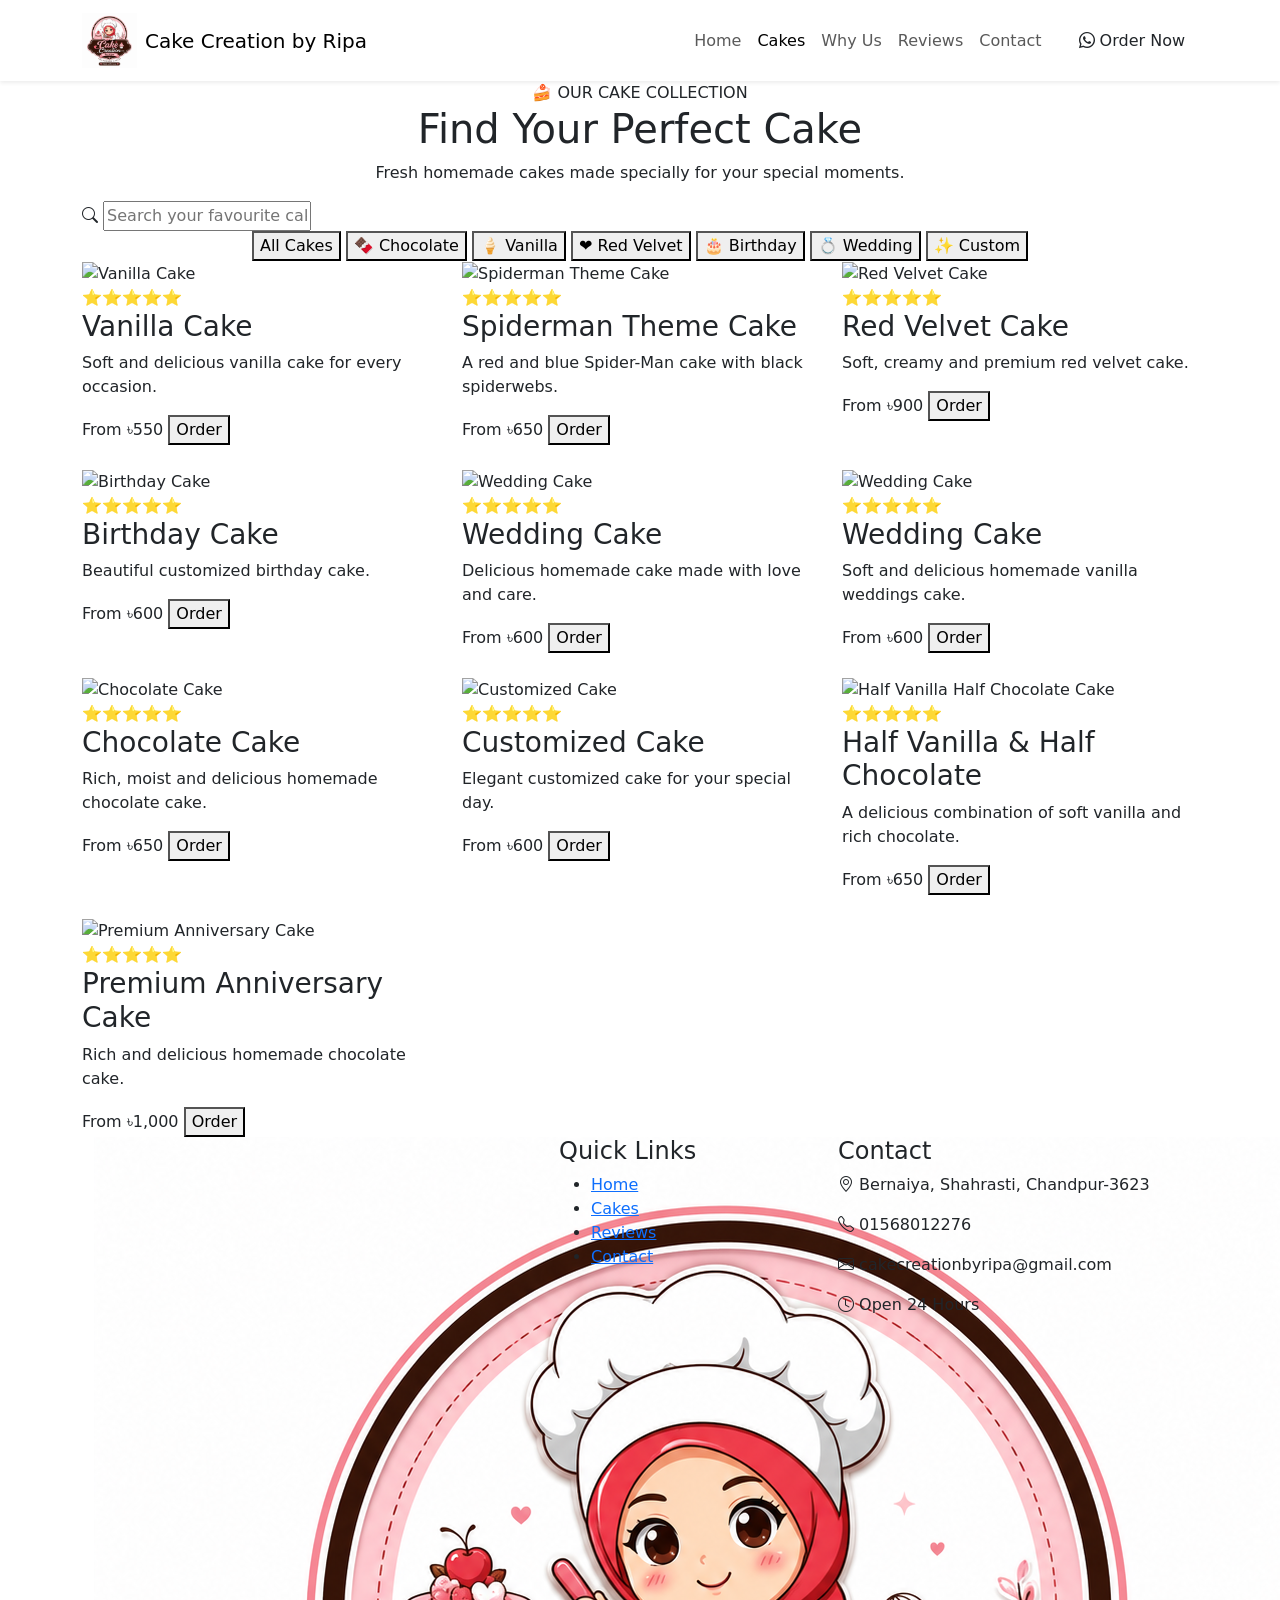
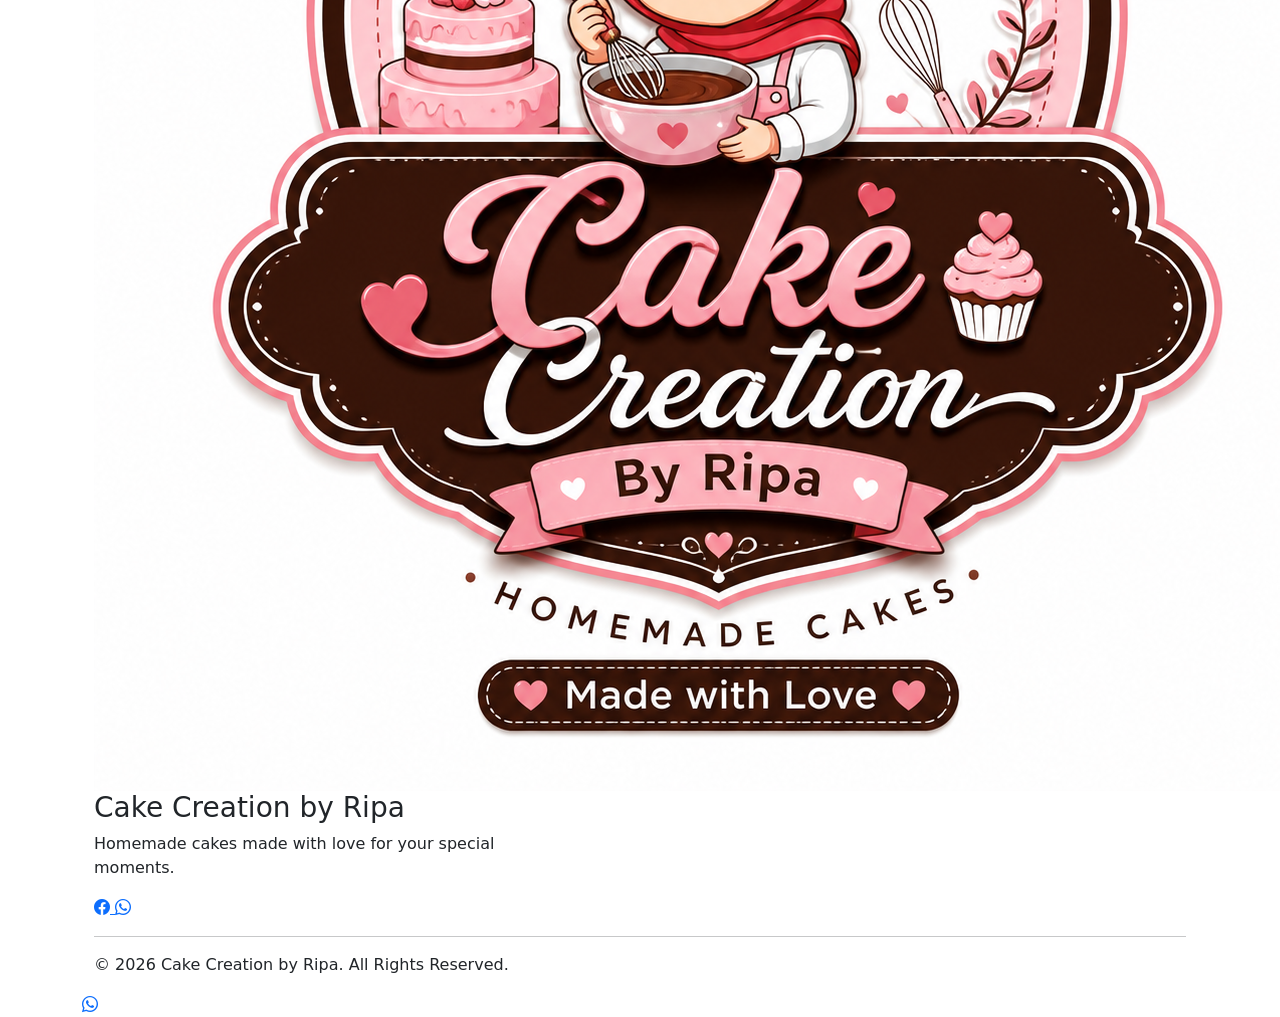
==== cakes.html @ 6b7fd3a9 "Update cakes.html" ====
<!DOCTYPE html>
<html lang="en">

<head>

    <meta charset="UTF-8">

    <meta name="viewport"
        content="width=device-width, initial-scale=1.0">

    <title>Our Cakes | Cake Creation by Ripa</title>

    <meta name="description"
        content="Explore our homemade cake collection from Cake Creation by Ripa.">

    <!-- Google Fonts -->

    <link rel="preconnect"
        href="https://fonts.googleapis.com">

    <link rel="preconnect"
        href="https://fonts.gstatic.com"
        crossorigin>

    <link href="https://fonts.googleapis.com/css2?family=Playfair+Display:wght@500;600;700&family=Poppins:wght@300;400;500;600;700&display=swap"
        rel="stylesheet">


    <!-- Bootstrap -->

    <link href="https://cdn.jsdelivr.net/npm/bootstrap@5.3.7/dist/css/bootstrap.min.css"
        rel="stylesheet">


    <!-- Bootstrap Icons -->

    <link rel="stylesheet"
        href="https://cdn.jsdelivr.net/npm/bootstrap-icons@1.11.3/font/bootstrap-icons.min.css">


    <!-- Main CSS -->

    <link rel="stylesheet"
        href="css/style.css">

</head>


<body>


<!-- =====================================================
                    NAVBAR
===================================================== -->

<nav class="navbar navbar-expand-lg navbar-light bg-white shadow-sm sticky-top">

    <div class="container">


        <a class="navbar-brand d-flex align-items-center"
            href="index.html">

            <img src="logo.png"
                alt="Cake Creation by Ripa"
                width="55"
                height="55">

            <span class="brand-name ms-2">

                Cake Creation by Ripa

            </span>

        </a>


        <button class="navbar-toggler"
            type="button"
            data-bs-toggle="collapse"
            data-bs-target="#mainMenu">

            <span class="navbar-toggler-icon"></span>

        </button>


        <div class="collapse navbar-collapse"
            id="mainMenu">

            <ul class="navbar-nav ms-auto">

                <li class="nav-item">

                    <a class="nav-link"
                        href="index.html">

                        Home

                    </a>

                </li>


                <li class="nav-item">

                    <a class="nav-link active"
                        href="cakes.html">

                        Cakes

                    </a>

                </li>


                <li class="nav-item">

                    <a class="nav-link"
                        href="index.html#why-us">

                        Why Us

                    </a>

                </li>


                <li class="nav-item">

                    <a class="nav-link"
                        href="index.html#reviews">

                        Reviews

                    </a>

                </li>


                <li class="nav-item">

                    <a class="nav-link"
                        href="index.html#contact">

                        Contact

                    </a>

                </li>

            </ul>


            <a href="https://wa.me/8801568012276"
                target="_blank"
                class="btn btn-order ms-lg-3">

                <i class="bi bi-whatsapp"></i>

                Order Now

            </a>

        </div>

    </div>

</nav>



<!-- =====================================================
                    PAGE HERO
===================================================== -->

<section class="cakes-page-hero">

    <div class="container text-center">

        <span class="section-small-title">

            🍰 OUR CAKE COLLECTION

        </span>


        <h1>

            Find Your Perfect Cake

        </h1>


        <p>

            Fresh homemade cakes made specially
            for your special moments.

        </p>

    </div>

</section>

 <!-- =====================================================
                 CAKE GALLERY
===================================================== -->

<div class="container">

    <!-- Search -->

    <div class="cake-search">

        <div class="search-box">

            <i class="bi bi-search"></i>

            <input
                type="text"
                id="cakeSearch"
                placeholder="Search your favourite cake...">

        </div>

    </div>


    <!-- =========================
         CAKE CATEGORIES
    ========================= -->

    <div class="cake-categories text-center">

        <button
            class="category-btn active"
            data-category="all">

            All Cakes

        </button>

        <button
            class="category-btn"
            data-category="chocolate">

            🍫 Chocolate

        </button>

        <button
            class="category-btn"
            data-category="vanilla">

            🍦 Vanilla

        </button>

        <button
            class="category-btn"
            data-category="red-velvet">

            ❤️ Red Velvet

        </button>

        <button
            class="category-btn"
            data-category="birthday">

            🎂 Birthday

        </button>

        <button
            class="category-btn"
            data-category="wedding">

            💍 Wedding

        </button>

        <button
            class="category-btn"
            data-category="custom">

            ✨ Custom

        </button>

    </div>
 
        <!-- Cake Grid -->

        <div class="row g-4" id="allCakes">


            <!-- =========================
                 CAKE 01
            ========================= -->

            <div class="col-md-6 col-lg-4 cake-item"
    data-category="vanilla">

    <div class="cake-card">

        <div class="cake-image">

            <img
                src="images/cakes/cake1.jpg"
                alt="Vanilla Cake">

        </div>


                    <div class="cake-card-body">

                        <div class="rating">
                            ⭐⭐⭐⭐⭐
                        </div>

                        <h3>
                            Vanilla Cake
                        </h3>

                        <p>
                            Soft and delicious vanilla cake for every occasion.
                        </p>


                        <div class="cake-bottom">

                            <span class="price">
                                From ৳550
                            </span>

                            <button
                                class="order-cake-btn"
                                data-cake="Vanilla Cake">

                                Order

                            </button>

                        </div>

                    </div>

                </div>

            </div>



            <!-- =========================
                 CAKE 02
            ========================= -->

<div class="col-md-6 col-lg-4 cake-item"
    data-category="custom">

    <div class="cake-card">

        <div class="cake-image">

            <img
                src="images/cakes/cake2.jpg"
                alt="Spiderman Theme Cake">

        </div>

        <div class="cake-card-body">

            <div class="rating">
                ⭐⭐⭐⭐⭐
            </div>

            <h3>
                Spiderman Theme Cake
            </h3>

            <p>
                A red and blue Spider-Man cake with black spiderwebs.
            </p>

            <div class="cake-bottom">

                <span class="price">
                    From ৳650
                </span>

                <button
                    class="order-cake-btn"
                    data-cake="Spiderman Theme Cake">

                    Order

                </button>

            </div>

        </div>

    </div>

</div>

           <!-- =========================
     CAKE 03
========================= -->

<div class="col-md-6 col-lg-4 cake-item"
    data-category="red-velvet">

    <div class="cake-card">

        <div class="cake-image">

            <img
                src="images/cakes/cake3.jpg"
                alt="Red Velvet Cake">

        </div>

        <div class="cake-card-body">

            <div class="rating">
                ⭐⭐⭐⭐⭐
            </div>

            <h3>
                Red Velvet Cake
            </h3>

            <p>
                Soft, creamy and premium red velvet cake.
            </p>

            <div class="cake-bottom">

                <span class="price">
                    From ৳900
                </span>

                <button
                    class="order-cake-btn"
                    data-cake="Red Velvet Cake">

                    Order

                </button>

            </div>

        </div>

    </div>

</div>

            <!-- =========================
                 CAKE 04
            ========================= -->

            <div class="col-md-6 col-lg-4 cake-item"
                data-category="birthday">

                <div class="cake-card">

                    <div class="cake-image">

                        <img
                            src="images/cakes/cake4.jpg"
                            alt="Birthday Cake">

                    </div>


                    <div class="cake-card-body">

                        <div class="rating">
                            ⭐⭐⭐⭐⭐
                        </div>

                        <h3>
                            Birthday Cake
                        </h3>

                        <p>
                            Beautiful customized
                            birthday cake.
                        </p>


                        <div class="cake-bottom">

                            <span class="price">
                                From ৳600
                            </span>

                            <button
                                class="order-cake-btn"
                                data-cake="Birthday Cake">

                                Order

                            </button>

                        </div>

                    </div>

                </div>

            </div>



            <!-- =========================
                 CAKE 05
            ========================= -->

            <div class="col-md-6 col-lg-4 cake-item"
    data-category="wedding">

    <div class="cake-card">

        <div class="cake-image">

            <img
                src="images/cakes/cake5.jpg"
                alt="Wedding Cake">

        </div>

        <div class="cake-card-body">

            <div class="rating">
                ⭐⭐⭐⭐⭐
            </div>

            <h3>
                Wedding Cake
            </h3>

            <p>
                Delicious homemade cake made
                with love and care.
            </p>

            <div class="cake-bottom">

                <span class="price">
                    From ৳600
                </span>

                <button
                    class="order-cake-btn"
                    data-cake="Wedding Cake">

                    Order

                </button>

            </div>

        </div>

    </div>

</div>


            <!-- =========================
                 CAKE 06
            ========================= -->

            <div class="col-md-6 col-lg-4 cake-item"
    data-category="wedding">

    <div class="cake-card">

        <div class="cake-image">

            <img
                src="images/cakes/cake6.jpg"
                alt="Wedding Cake">
       </div>

        <div class="cake-card-body">

            <div class="rating">
                ⭐⭐⭐⭐⭐
            </div>

            <h3>
                Wedding Cake
            </h3>

            <p>
                Soft and delicious homemade
                vanilla weddings cake.
            </p>

            <div class="cake-bottom">

                <span class="price">
                    From ৳600
                </span>

                <button
                    class="order-cake-btn"
                    data-cake="Wedding Cake">

                    Order

                </button>

            </div>

        </div>

    </div>

</div>


            <!-- =========================
                 CAKE 07
            ========================= -->

            <div class="col-md-6 col-lg-4 cake-item"
    data-category="chocolate">

    <div class="cake-card">

        <div class="cake-image">

            <img
                src="images/cakes/cake7.jpg"
                alt="Chocolate Cake">

        </div>

        <div class="cake-card-body">

            <div class="rating">
                ⭐⭐⭐⭐⭐
            </div>

            <h3>
                Chocolate Cake
            </h3>

            <p>
                Rich, moist and delicious homemade chocolate cake.
            </p>

            <div class="cake-bottom">

                <span class="price">
                    From ৳650
                </span>

                <button
                    class="order-cake-btn"
                    data-cake="Chocolate Cake ">

                    Order

                </button>

            </div>

        </div>

    </div>

</div>


    <!-- =========================
     CAKE 08
========================= -->

<div class="col-md-6 col-lg-4 cake-item"
    data-category="custom">

    <div class="cake-card">

        <div class="cake-image">

            <img
                src="images/cakes/cake8.jpg"
                alt="Customized Cake">

        </div>

        <div class="cake-card-body">

            <div class="rating">
                ⭐⭐⭐⭐⭐
            </div>

            <h3>
                Customized Cake
            </h3>

            <p>
                Elegant customized cake
                for your special day.
            </p>

            <div class="cake-bottom">

                <span class="price">
                    From ৳600
                </span>

                <button
                    class="order-cake-btn"
                    data-cake="Customized Cake">

                    Order

                </button>

            </div>

        </div>

    </div>

</div>


     <!-- =========================
     CAKE 09
========================= -->

<div class="col-md-6 col-lg-4 cake-item"
    data-category="vanilla chocolate">

    <div class="cake-card">

        <div class="cake-image">

            <img
                src="images/cakes/cake9.jpg"
                alt="Half Vanilla Half Chocolate Cake">

        </div>

        <div class="cake-card-body">

            <div class="rating">
                ⭐⭐⭐⭐⭐
            </div>

            <h3>
                Half Vanilla & Half Chocolate
            </h3>

            <p>
                A delicious combination of
                soft vanilla and rich chocolate.
            </p>

            <div class="cake-bottom">

                <span class="price">
                    From ৳650
                </span>

                <button
                    class="order-cake-btn"
                    data-cake="Half Vanilla & Half Chocolate Cake">

                    Order

                </button>

            </div>

        </div>

    </div>

</div>



     <!-- =========================
     CAKE 10
========================= -->

<div class="col-md-6 col-lg-4 cake-item"
    data-category="custom">

    <div class="cake-card">

        <div class="cake-image">

            <img
                src="images/cakes/cake10.jpg"
                alt="Premium Anniversary Cake">

        </div>

        <div class="cake-card-body">

            <div class="rating">
                ⭐⭐⭐⭐⭐
            </div>

            <h3>
                Premium Anniversary Cake
            </h3>

            <p>
                Rich and delicious homemade
                chocolate cake.
            </p>

            <div class="cake-bottom">

                <span class="price">
                    From ৳1,000
                </span>

                <button
                    class="order-cake-btn"
                    data-cake="Premium Anniversary Cake">

                    Order

                </button>

            </div>

        </div>

    </div>

</div>

        <!-- End Cake Grid -->


        <!-- No Result -->

        <div id="noCakeResult"
            class="text-center mt-5"
            style="display:none;">

            <h4>
                😔 No cake found
            </h4>

            <p>
                Try another cake name.
            </p>

        </div>

    </div>

</section>



<!-- =====================================================
                    FOOTER
===================================================== -->

<footer class="footer">

    <div class="container">

        <div class="row g-4">


            <div class="col-lg-5">

                <div class="footer-brand">

                    <img src="/logo.png"
                        alt="Cake Creation by Ripa">

                    <h3>

                        Cake Creation by Ripa

                    </h3>

                </div>


                <p>

                    Homemade cakes made with love
                    for your special moments.

                </p>


                <div class="footer-social">

                    <a href="https://www.facebook.com/CakeCreationByRipa"
                        target="_blank">

                        <i class="bi bi-facebook"></i>

                    </a>


                    <a href="https://wa.me/8801568012276"
                        target="_blank">

                        <i class="bi bi-whatsapp"></i>

                    </a>

                </div>

            </div>


            <div class="col-lg-3">

                <h4>

                    Quick Links

                </h4>

                <ul>

                    <li>
                        <a href="index.html">
                            Home
                        </a>
                    </li>

                    <li>
                        <a href="cakes.html">
                            Cakes
                        </a>
                    </li>

                    <li>
                        <a href="index.html#reviews">
                            Reviews
                        </a>
                    </li>

                    <li>
                        <a href="index.html#contact">
                            Contact
                        </a>
                    </li>

                </ul>

            </div>


            <div class="col-lg-4">

                <h4>

                    Contact

                </h4>


                <p>

                    <i class="bi bi-geo-alt"></i>

                    Bernaiya, Shahrasti,
                    Chandpur-3623

                </p>


                <p>

                    <i class="bi bi-telephone"></i>

                    01568012276

                </p>


                <p>

                    <i class="bi bi-envelope"></i>

                    cakecreationbyripa@gmail.com

                </p>


                <p>

                    <i class="bi bi-clock"></i>

                    Open 24 Hours

                </p>

            </div>

        </div>


        <hr>


        <div class="footer-bottom">

            <p>

                © 2026 Cake Creation by Ripa.
                All Rights Reserved.

            </p>

        </div>

    </div>

</footer>



<!-- =====================================================
                FLOATING WHATSAPP
===================================================== -->

<a href="https://wa.me/8801568012276"
    target="_blank"
    class="floating-whatsapp">

    <i class="bi bi-whatsapp"></i>

</a>



<!-- Bootstrap -->

<script src="https://cdn.jsdelivr.net/npm/bootstrap@5.3.7/dist/js/bootstrap.bundle.min.js">
</script>


<!-- Order Wizard -->

<script src="js/script.js"></script>


</body>

</html>
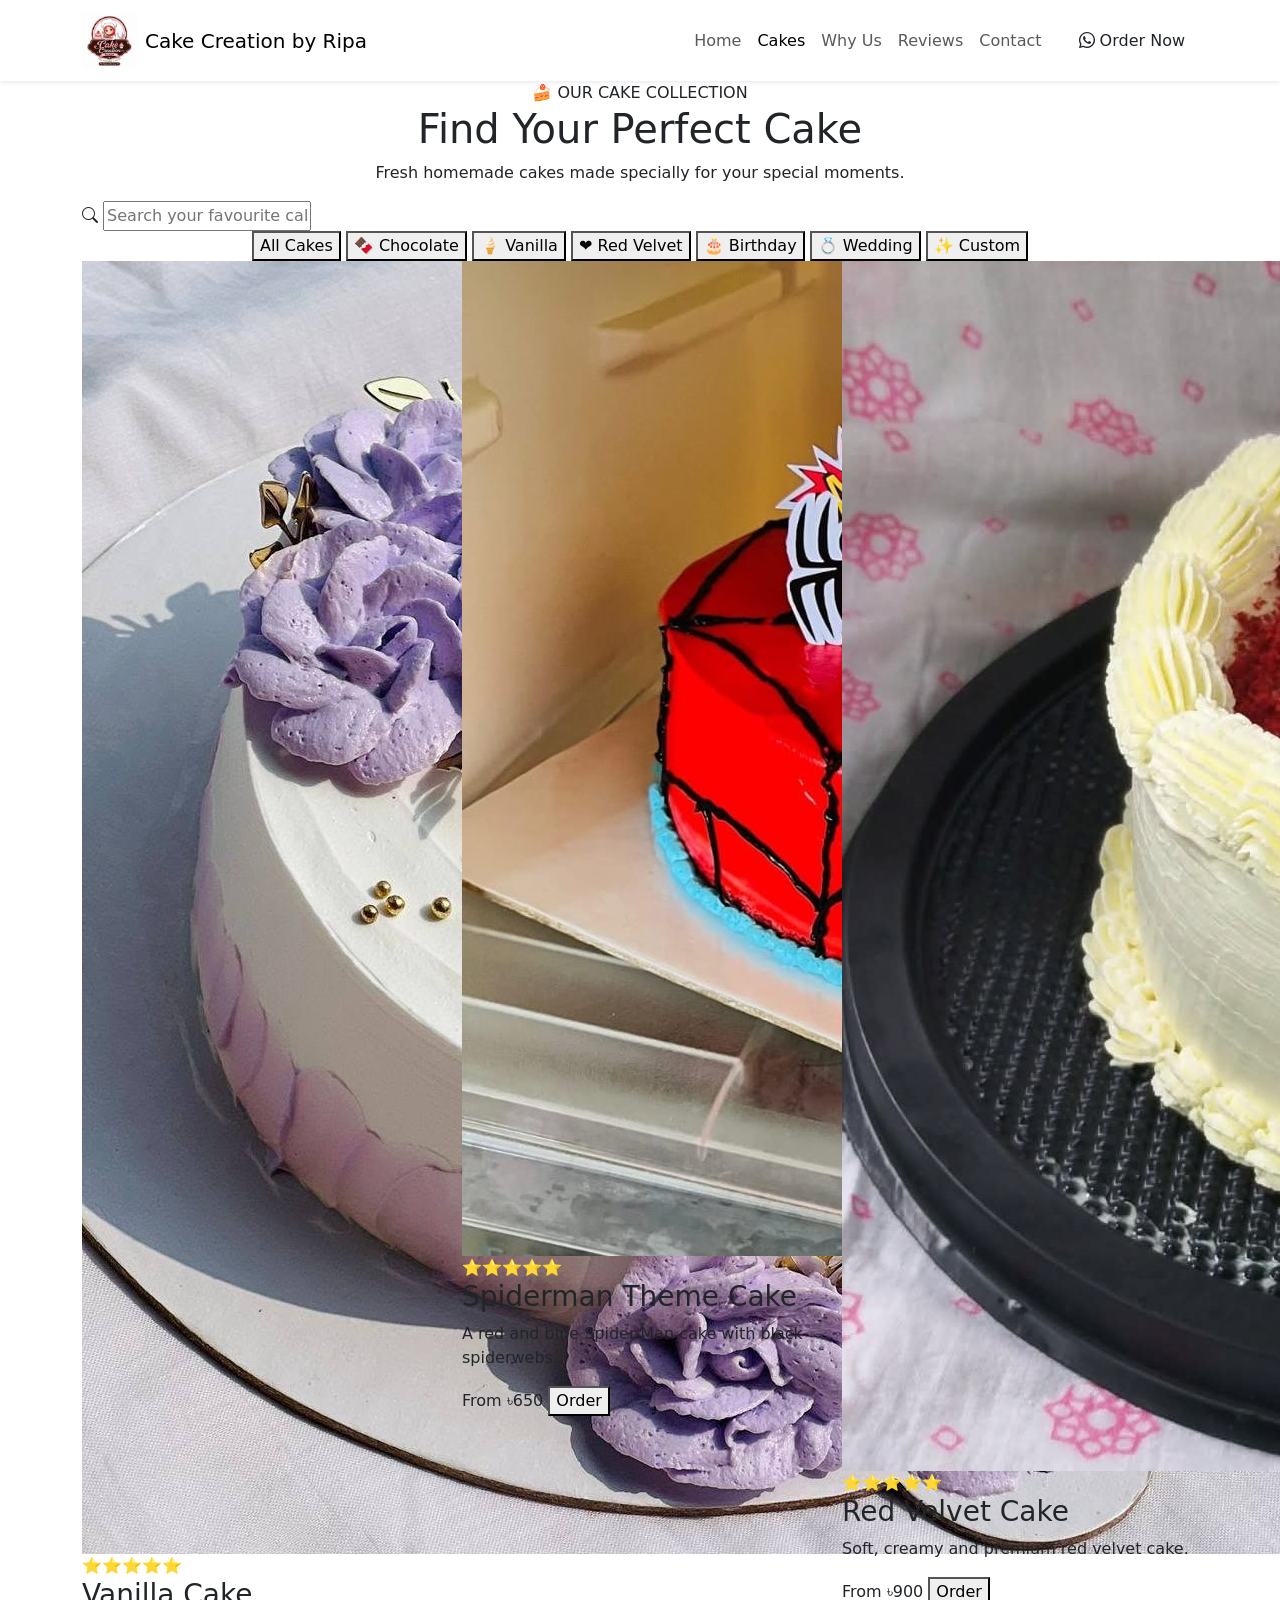
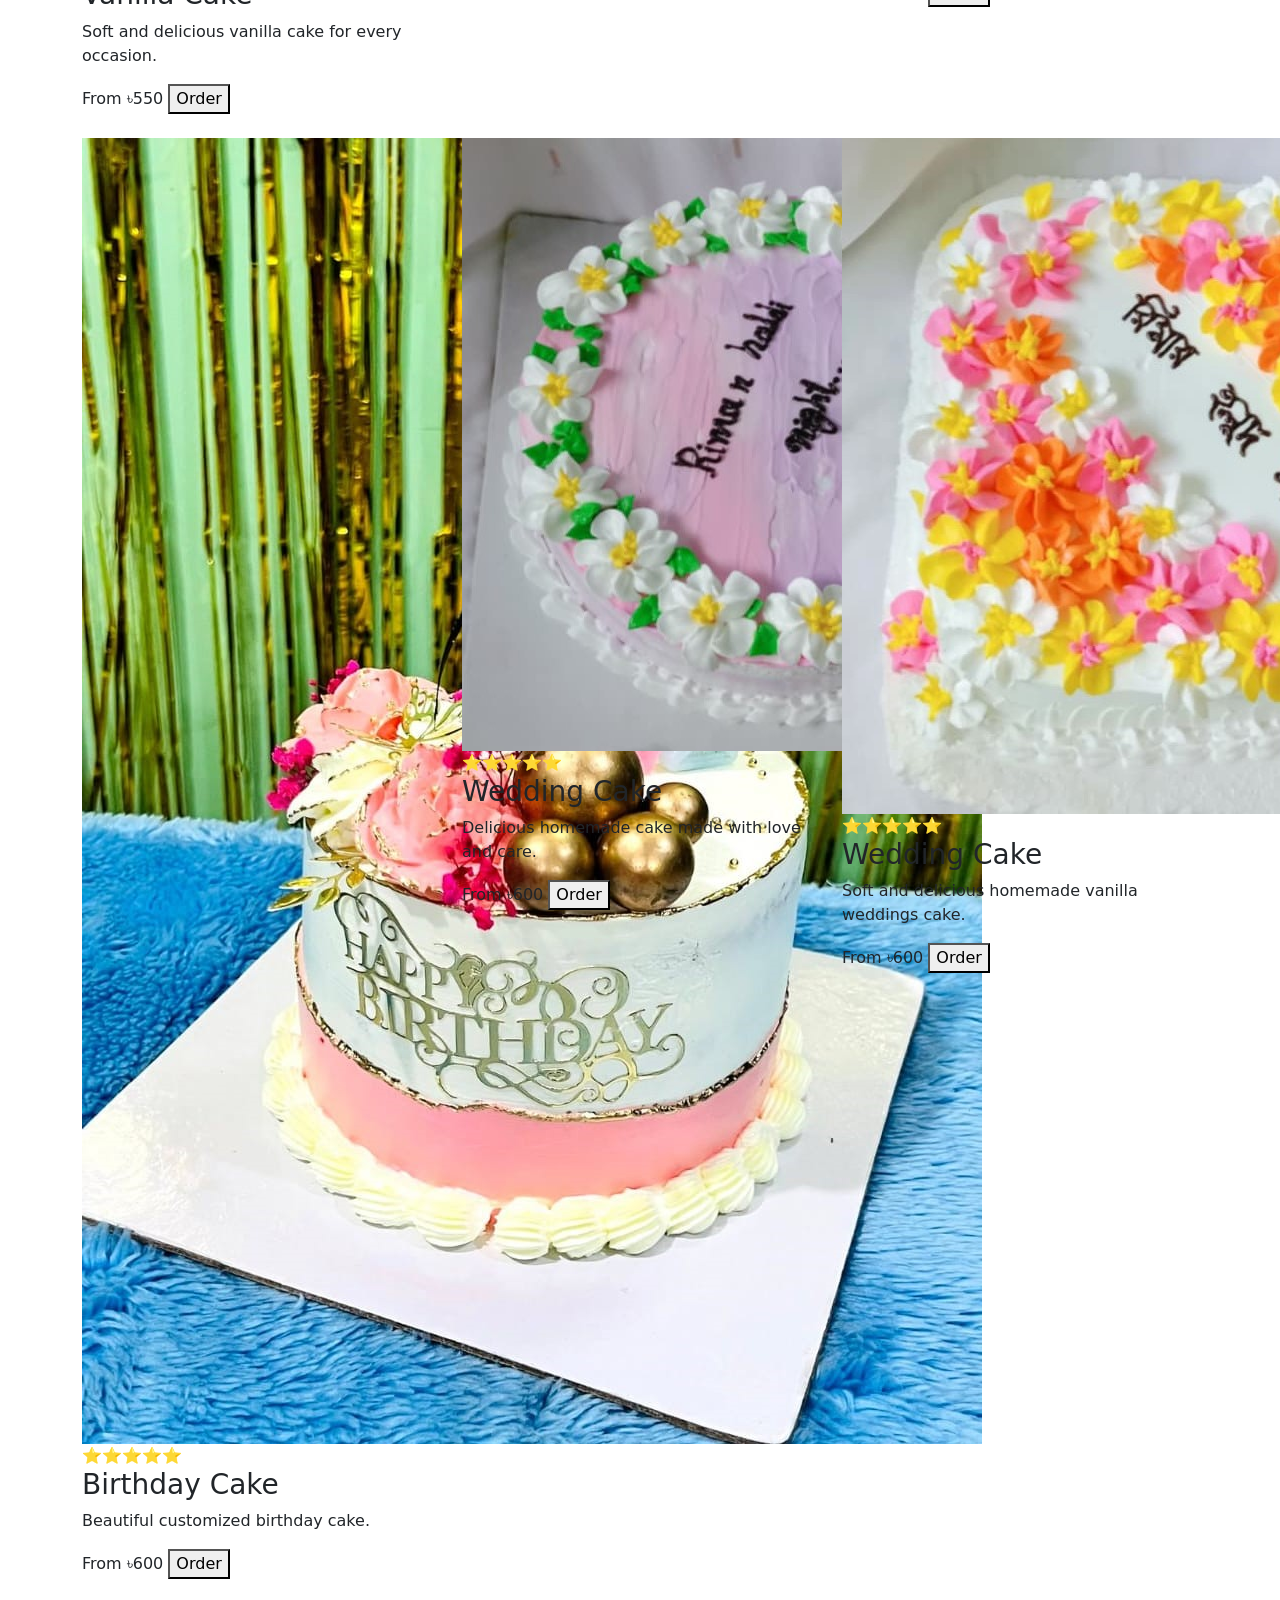
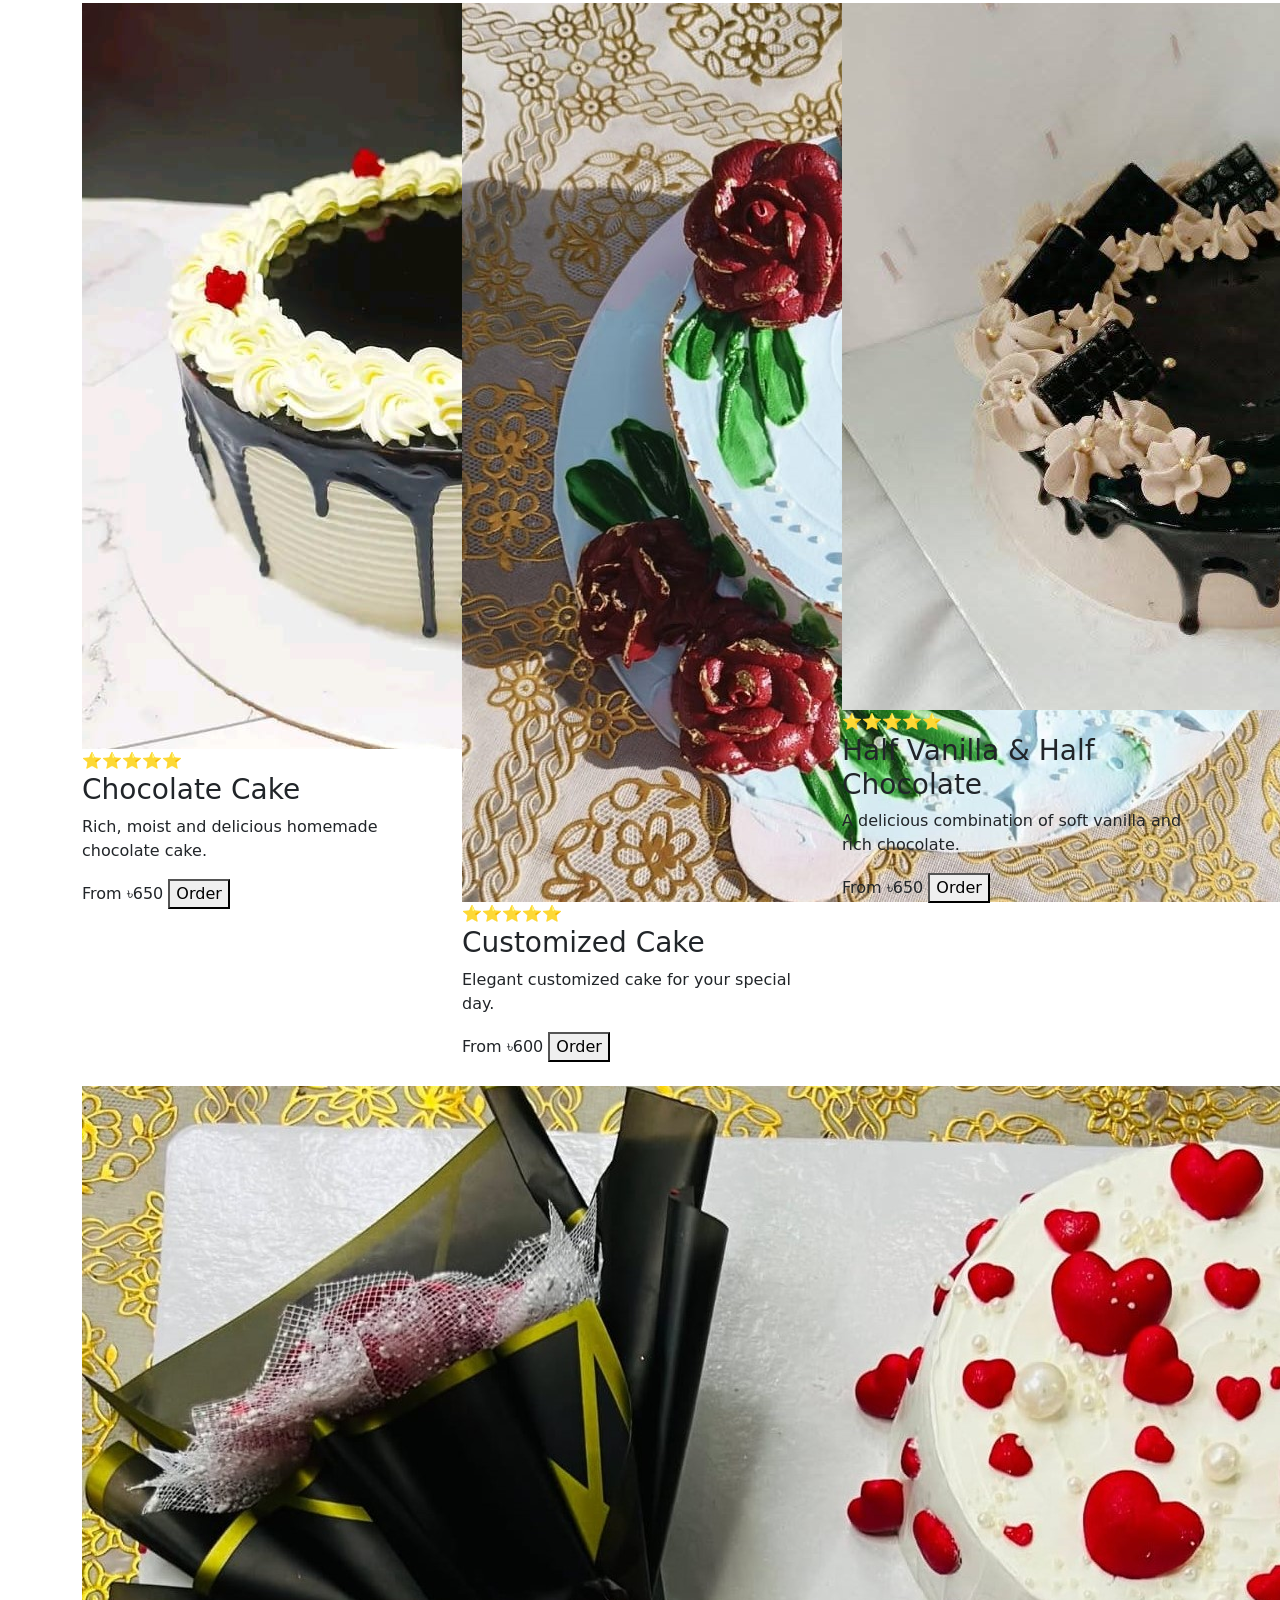
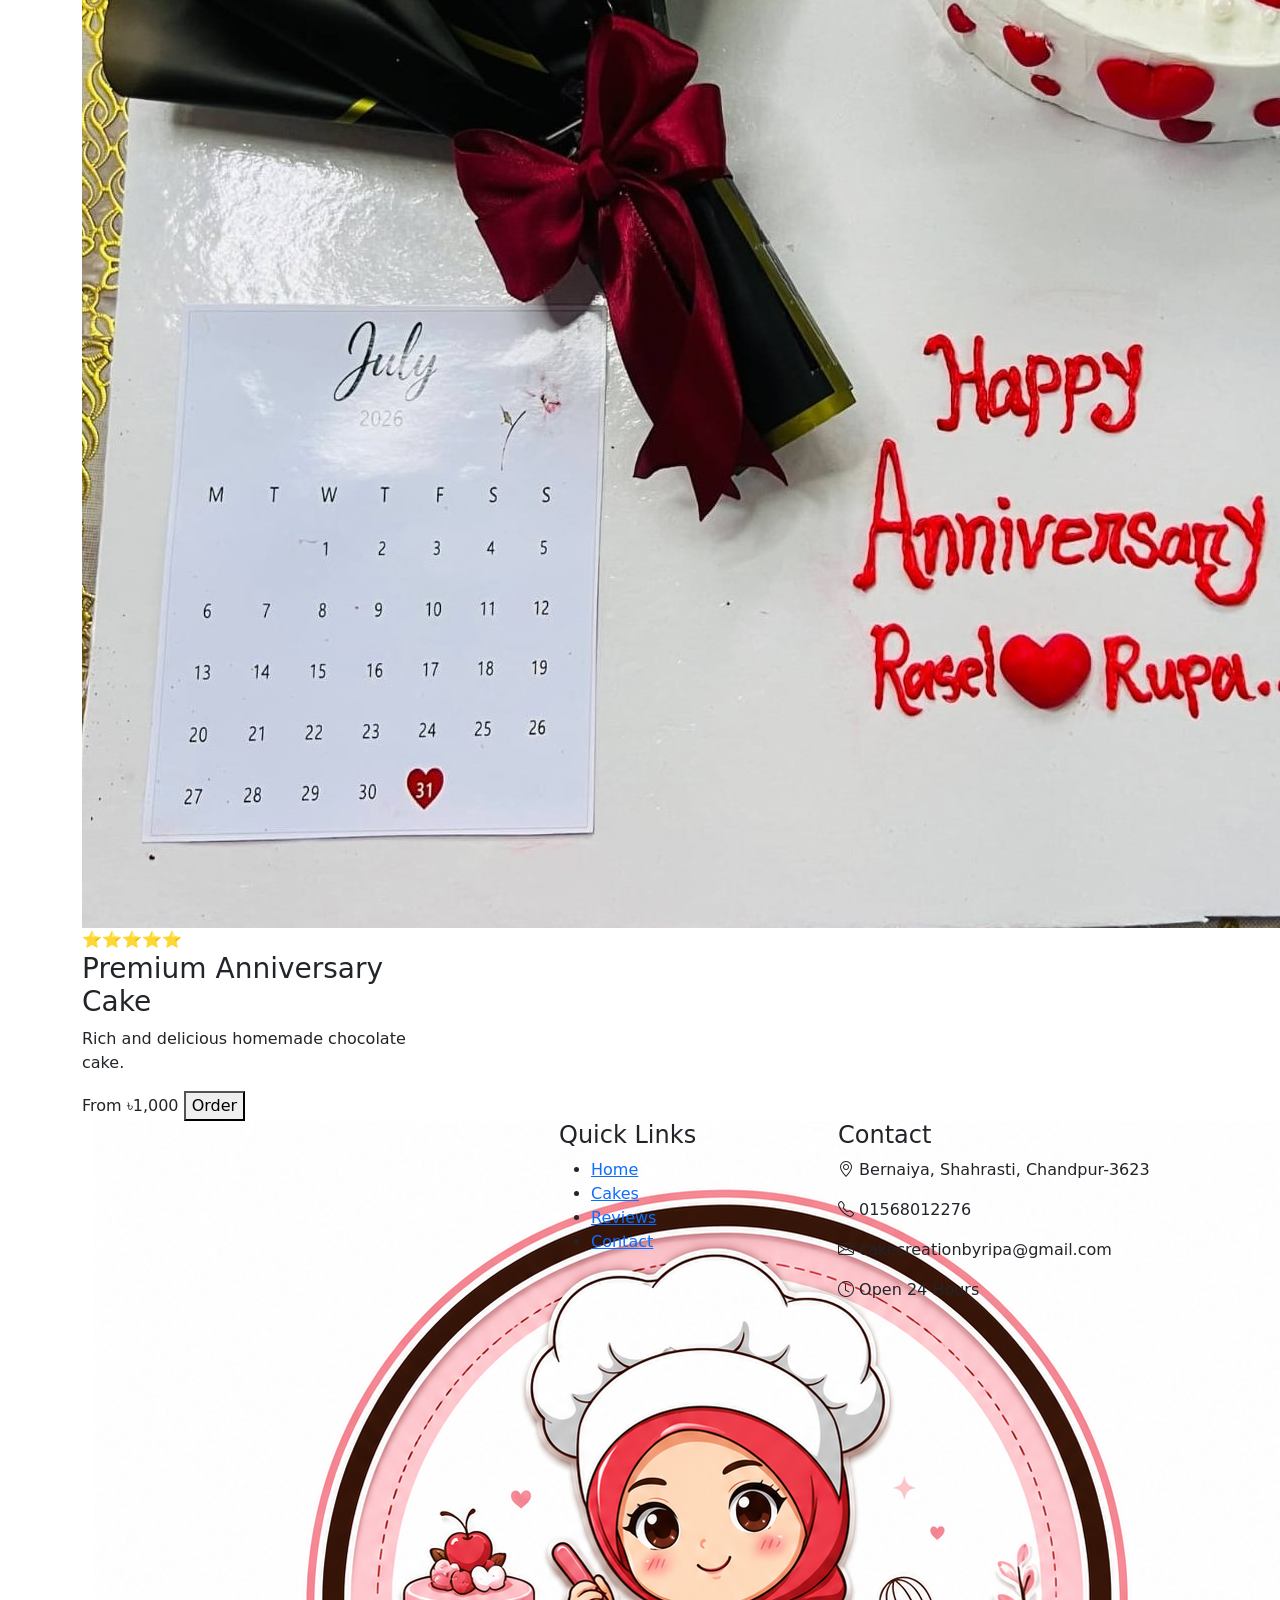
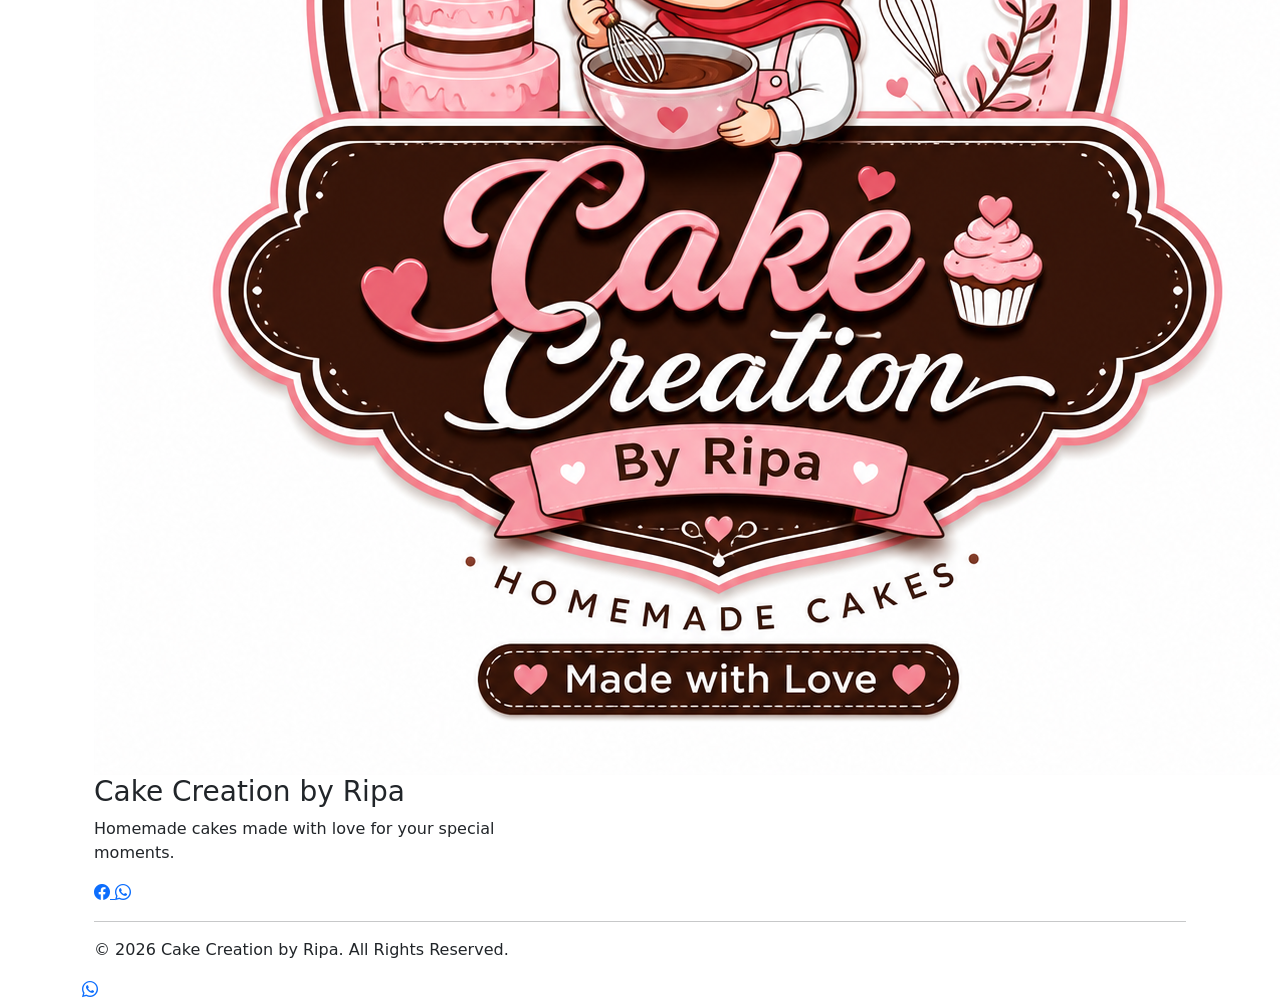
==== commit 33883825: "Update cakes.html" ====
--- a/cakes.html
+++ b/cakes.html
@@ -308,7 +308,7 @@
         <div class="cake-image">
 
             <img
-                src="images/cakes/cake1.jpg"
+                src="cake1.jpg"
                 alt="Vanilla Cake">
 
         </div>
@@ -365,7 +365,7 @@
         <div class="cake-image">
 
             <img
-                src="images/cakes/cake2.jpg"
+                src="cake2.jpg"
                 alt="Spiderman Theme Cake">
 
         </div>
@@ -418,7 +418,7 @@
         <div class="cake-image">
 
             <img
-                src="images/cakes/cake3.jpg"
+                src="cake3.jpg"
                 alt="Red Velvet Cake">
 
         </div>
@@ -471,7 +471,7 @@
                     <div class="cake-image">
 
                         <img
-                            src="images/cakes/cake4.jpg"
+                            src="cake4.jpg"
                             alt="Birthday Cake">
 
                     </div>
@@ -529,7 +529,7 @@
         <div class="cake-image">
 
             <img
-                src="images/cakes/cake5.jpg"
+                src="cake5.jpg"
                 alt="Wedding Cake">
 
         </div>
@@ -584,7 +584,7 @@
         <div class="cake-image">
 
             <img
-                src="images/cakes/cake6.jpg"
+                src="cake6.jpg"
                 alt="Wedding Cake">
        </div>
 
@@ -638,7 +638,7 @@
         <div class="cake-image">
 
             <img
-                src="images/cakes/cake7.jpg"
+                src="cake7.jpg"
                 alt="Chocolate Cake">
 
         </div>
@@ -692,7 +692,7 @@
         <div class="cake-image">
 
             <img
-                src="images/cakes/cake8.jpg"
+                src="cake8.jpg"
                 alt="Customized Cake">
 
         </div>
@@ -747,7 +747,7 @@
         <div class="cake-image">
 
             <img
-                src="images/cakes/cake9.jpg"
+                src="cake9.jpg"
                 alt="Half Vanilla Half Chocolate Cake">
 
         </div>
@@ -803,7 +803,7 @@
         <div class="cake-image">
 
             <img
-                src="images/cakes/cake10.jpg"
+                src="cake10.jpg"
                 alt="Premium Anniversary Cake">
 
         </div>
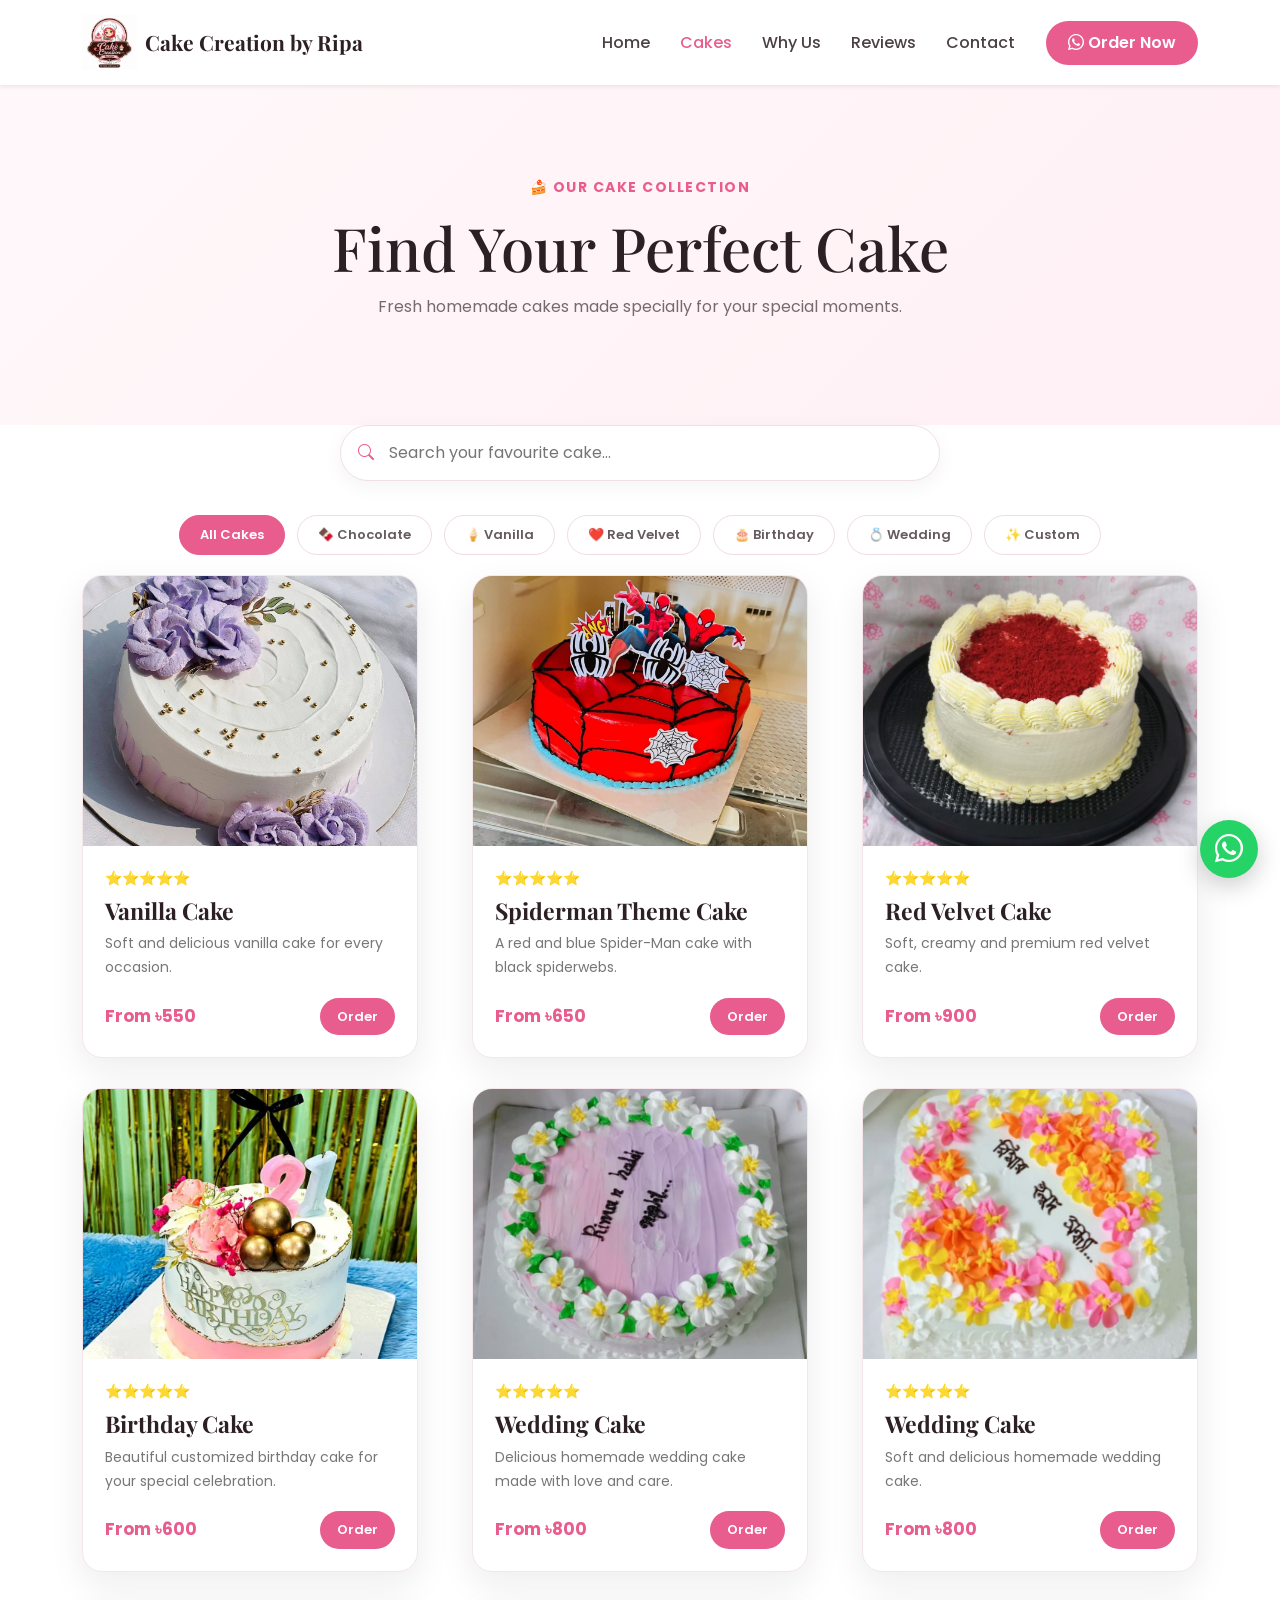
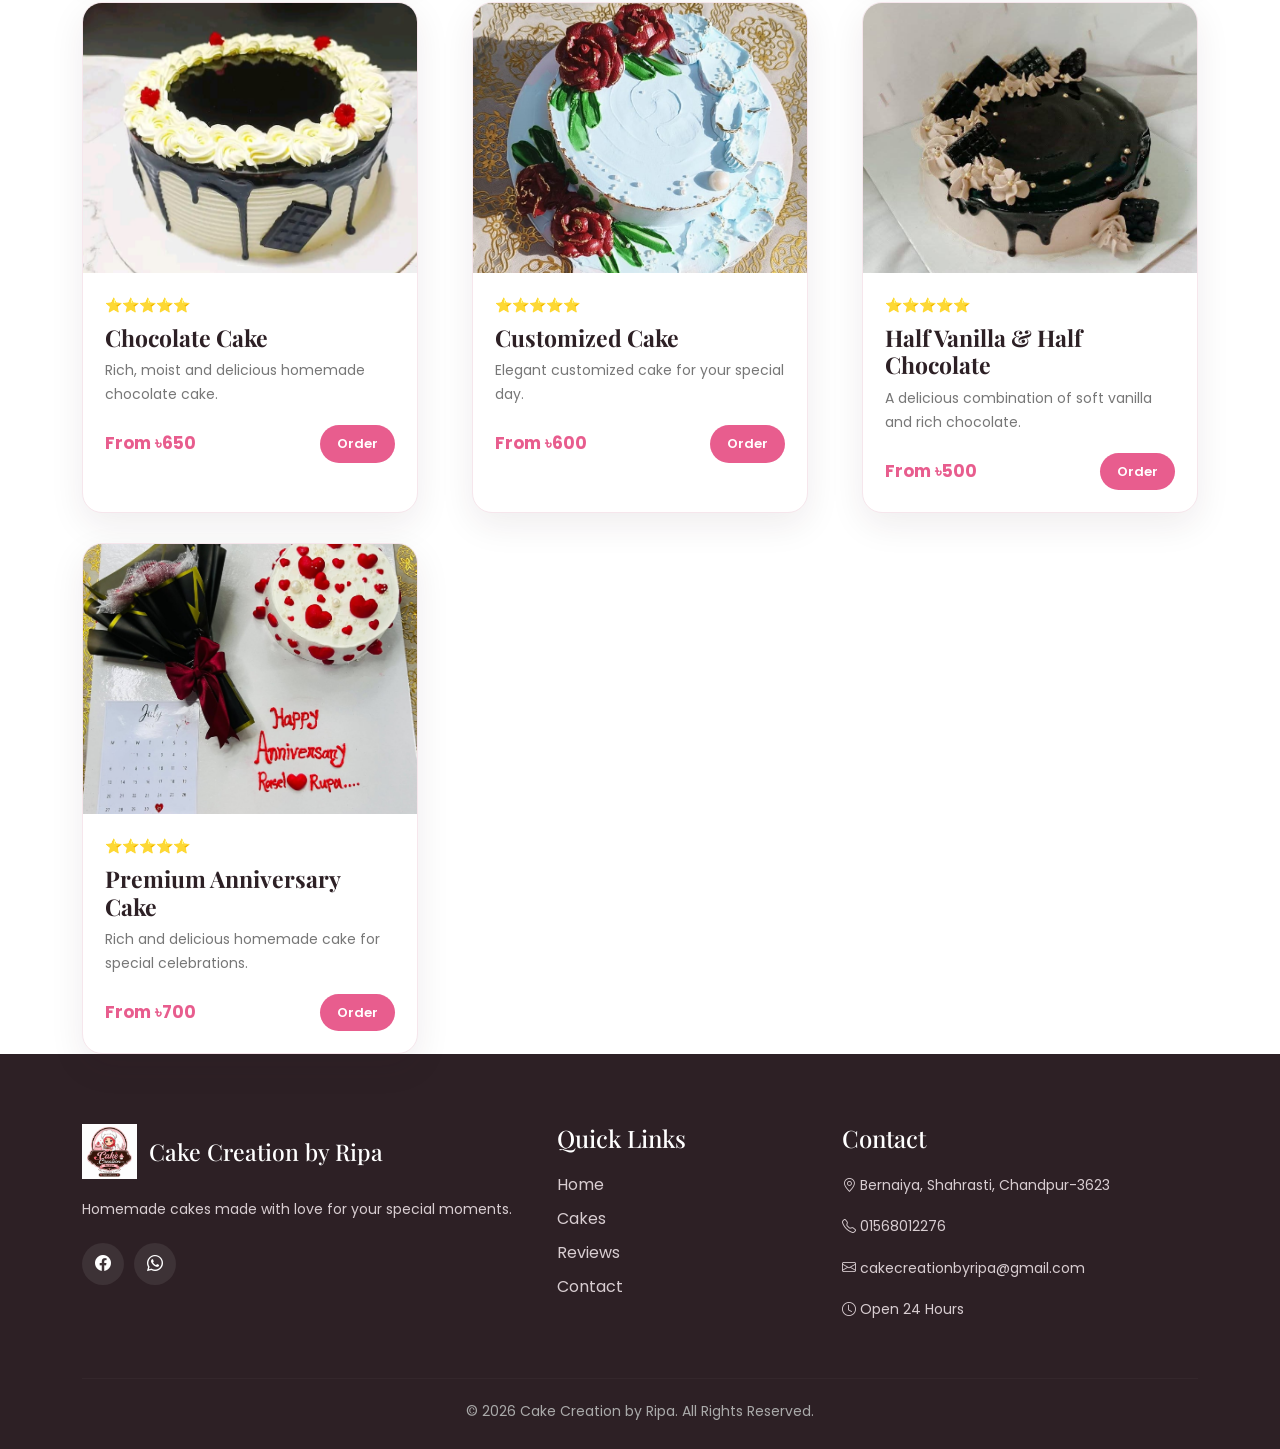
==== commit 3d8a725f: "cakes.html" ====
--- a/cakes.html
+++ b/cakes.html
@@ -5,18 +5,15 @@
 
     <meta charset="UTF-8">
 
-    <meta name="viewport"
-        content="width=device-width, initial-scale=1.0">
+    <meta name="viewport" content="width=device-width, initial-scale=1.0">
 
     <title>Our Cakes | Cake Creation by Ripa</title>
 
     <meta name="description"
-        content="Explore our homemade cake collection from Cake Creation by Ripa.">
+        content="Explore our homemade cake collection from Cake Creation by Ripa. Fresh homemade cakes for birthdays, weddings, anniversaries and special moments.">
 
     <!-- Google Fonts -->
-
-    <link rel="preconnect"
-        href="https://fonts.googleapis.com">
+    <link rel="preconnect" href="https://fonts.googleapis.com">
 
     <link rel="preconnect"
         href="https://fonts.gstatic.com"
@@ -25,23 +22,16 @@
     <link href="https://fonts.googleapis.com/css2?family=Playfair+Display:wght@500;600;700&family=Poppins:wght@300;400;500;600;700&display=swap"
         rel="stylesheet">
 
-
     <!-- Bootstrap -->
-
     <link href="https://cdn.jsdelivr.net/npm/bootstrap@5.3.7/dist/css/bootstrap.min.css"
         rel="stylesheet">
 
-
     <!-- Bootstrap Icons -->
-
     <link rel="stylesheet"
         href="https://cdn.jsdelivr.net/npm/bootstrap-icons@1.11.3/font/bootstrap-icons.min.css">
 
-
     <!-- Main CSS -->
-
-    <link rel="stylesheet"
-        href="css/style.css">
+    <link rel="stylesheet" href="style.css">
 
 </head>
 
@@ -56,7 +46,6 @@
 <nav class="navbar navbar-expand-lg navbar-light bg-white shadow-sm sticky-top">
 
     <div class="container">
-
 
         <a class="navbar-brand d-flex align-items-center"
             href="index.html">
@@ -67,9 +56,7 @@
                 height="55">
 
             <span class="brand-name ms-2">
-
                 Cake Creation by Ripa
-
             </span>
 
         </a>
@@ -78,7 +65,10 @@
         <button class="navbar-toggler"
             type="button"
             data-bs-toggle="collapse"
-            data-bs-target="#mainMenu">
+            data-bs-target="#mainMenu"
+            aria-controls="mainMenu"
+            aria-expanded="false"
+            aria-label="Toggle navigation">
 
             <span class="navbar-toggler-icon"></span>
 
@@ -91,62 +81,38 @@
             <ul class="navbar-nav ms-auto">
 
                 <li class="nav-item">
-
                     <a class="nav-link"
                         href="index.html">
-
                         Home
-
                     </a>
-
                 </li>
 
-
                 <li class="nav-item">
-
                     <a class="nav-link active"
                         href="cakes.html">
-
                         Cakes
-
                     </a>
-
                 </li>
 
-
                 <li class="nav-item">
-
                     <a class="nav-link"
                         href="index.html#why-us">
-
                         Why Us
-
                     </a>
-
                 </li>
 
-
                 <li class="nav-item">
-
                     <a class="nav-link"
                         href="index.html#reviews">
-
                         Reviews
-
                     </a>
-
                 </li>
 
-
                 <li class="nav-item">
-
                     <a class="nav-link"
                         href="index.html#contact">
-
                         Contact
-
                     </a>
-
                 </li>
 
             </ul>
@@ -154,10 +120,10 @@
 
             <a href="https://wa.me/8801568012276"
                 target="_blank"
+                rel="noopener"
                 class="btn btn-order ms-lg-3">
 
                 <i class="bi bi-whatsapp"></i>
-
                 Order Now
 
             </a>
@@ -179,139 +145,156 @@
     <div class="container text-center">
 
         <span class="section-small-title">
-
             🍰 OUR CAKE COLLECTION
-
         </span>
 
-
         <h1>
-
             Find Your Perfect Cake
-
         </h1>
 
-
         <p>
-
             Fresh homemade cakes made specially
             for your special moments.
-
         </p>
 
     </div>
 
 </section>
 
- <!-- =====================================================
-                 CAKE GALLERY
+
+
+<!-- =====================================================
+                    CAKE GALLERY
 ===================================================== -->
 
-<div class="container">
-
-    <!-- Search -->
-
-    <div class="cake-search">
-
-        <div class="search-box">
-
-            <i class="bi bi-search"></i>
-
-            <input
-                type="text"
-                id="cakeSearch"
-                placeholder="Search your favourite cake...">
+<section class="cakes-gallery-section">
+
+    <div class="container">
+
+
+        <!-- Search -->
+
+        <div class="cake-search">
+
+            <div class="search-box">
+
+                <i class="bi bi-search"></i>
+
+                <input
+                    type="text"
+                    id="cakeSearch"
+                    placeholder="Search your favourite cake..."
+                    autocomplete="off">
+
+            </div>
 
         </div>
 
-    </div>
-
-
-    <!-- =========================
-         CAKE CATEGORIES
-    ========================= -->
-
-    <div class="cake-categories text-center">
-
-        <button
-            class="category-btn active"
-            data-category="all">
-
-            All Cakes
-
-        </button>
-
-        <button
-            class="category-btn"
-            data-category="chocolate">
-
-            🍫 Chocolate
-
-        </button>
-
-        <button
-            class="category-btn"
-            data-category="vanilla">
-
-            🍦 Vanilla
-
-        </button>
-
-        <button
-            class="category-btn"
-            data-category="red-velvet">
-
-            ❤️ Red Velvet
-
-        </button>
-
-        <button
-            class="category-btn"
-            data-category="birthday">
-
-            🎂 Birthday
-
-        </button>
-
-        <button
-            class="category-btn"
-            data-category="wedding">
-
-            💍 Wedding
-
-        </button>
-
-        <button
-            class="category-btn"
-            data-category="custom">
-
-            ✨ Custom
-
-        </button>
-
-    </div>
- 
-        <!-- Cake Grid -->
+
+
+        <!-- =================================================
+                        CAKE CATEGORIES
+        ================================================== -->
+
+        <div class="cake-categories text-center">
+
+            <button
+                type="button"
+                class="category-btn active"
+                data-category="all">
+
+                All Cakes
+
+            </button>
+
+
+            <button
+                type="button"
+                class="category-btn"
+                data-category="chocolate">
+
+                🍫 Chocolate
+
+            </button>
+
+
+            <button
+                type="button"
+                class="category-btn"
+                data-category="vanilla">
+
+                🍦 Vanilla
+
+            </button>
+
+
+            <button
+                type="button"
+                class="category-btn"
+                data-category="red-velvet">
+
+                ❤️ Red Velvet
+
+            </button>
+
+
+            <button
+                type="button"
+                class="category-btn"
+                data-category="birthday">
+
+                🎂 Birthday
+
+            </button>
+
+
+            <button
+                type="button"
+                class="category-btn"
+                data-category="wedding">
+
+                💍 Wedding
+
+            </button>
+
+
+            <button
+                type="button"
+                class="category-btn"
+                data-category="custom">
+
+                ✨ Custom
+
+            </button>
+
+        </div>
+
+
+
+        <!-- =================================================
+                        CAKE GRID
+        ================================================== -->
 
         <div class="row g-4" id="allCakes">
 
 
-            <!-- =========================
-                 CAKE 01
-            ========================= -->
+            <!-- =================================================
+                            CAKE 01
+            ================================================== -->
 
             <div class="col-md-6 col-lg-4 cake-item"
-    data-category="vanilla">
-
-    <div class="cake-card">
-
-        <div class="cake-image">
-
-            <img
-                src="cake1.jpg"
-                alt="Vanilla Cake">
-
-        </div>
+                data-category="vanilla">
+
+                <div class="cake-card">
+
+                    <div class="cake-image">
+
+                        <img
+                            src="cake1.jpg"
+                            alt="Vanilla Cake"
+                            loading="lazy">
+
+                    </div>
 
 
                     <div class="cake-card-body">
@@ -336,6 +319,7 @@
                             </span>
 
                             <button
+                                type="button"
                                 class="order-cake-btn"
                                 data-cake="Vanilla Cake">
 
@@ -353,115 +337,127 @@
 
 
 
-            <!-- =========================
-                 CAKE 02
-            ========================= -->
-
-<div class="col-md-6 col-lg-4 cake-item"
-    data-category="custom">
-
-    <div class="cake-card">
-
-        <div class="cake-image">
-
-            <img
-                src="cake2.jpg"
-                alt="Spiderman Theme Cake">
-
-        </div>
-
-        <div class="cake-card-body">
-
-            <div class="rating">
-                ⭐⭐⭐⭐⭐
-            </div>
-
-            <h3>
-                Spiderman Theme Cake
-            </h3>
-
-            <p>
-                A red and blue Spider-Man cake with black spiderwebs.
-            </p>
-
-            <div class="cake-bottom">
-
-                <span class="price">
-                    From ৳650
-                </span>
-
-                <button
-                    class="order-cake-btn"
-                    data-cake="Spiderman Theme Cake">
-
-                    Order
-
-                </button>
-
-            </div>
-
-        </div>
-
-    </div>
-
-</div>
-
-           <!-- =========================
-     CAKE 03
-========================= -->
-
-<div class="col-md-6 col-lg-4 cake-item"
-    data-category="red-velvet">
-
-    <div class="cake-card">
-
-        <div class="cake-image">
-
-            <img
-                src="cake3.jpg"
-                alt="Red Velvet Cake">
-
-        </div>
-
-        <div class="cake-card-body">
-
-            <div class="rating">
-                ⭐⭐⭐⭐⭐
-            </div>
-
-            <h3>
-                Red Velvet Cake
-            </h3>
-
-            <p>
-                Soft, creamy and premium red velvet cake.
-            </p>
-
-            <div class="cake-bottom">
-
-                <span class="price">
-                    From ৳900
-                </span>
-
-                <button
-                    class="order-cake-btn"
-                    data-cake="Red Velvet Cake">
-
-                    Order
-
-                </button>
-
-            </div>
-
-        </div>
-
-    </div>
-
-</div>
-
-            <!-- =========================
-                 CAKE 04
-            ========================= -->
+            <!-- =================================================
+                            CAKE 02
+            ================================================== -->
+
+            <div class="col-md-6 col-lg-4 cake-item"
+                data-category="custom">
+
+                <div class="cake-card">
+
+                    <div class="cake-image">
+
+                        <img
+                            src="cake2.jpg"
+                            alt="Spiderman Theme Cake"
+                            loading="lazy">
+
+                    </div>
+
+
+                    <div class="cake-card-body">
+
+                        <div class="rating">
+                            ⭐⭐⭐⭐⭐
+                        </div>
+
+                        <h3>
+                            Spiderman Theme Cake
+                        </h3>
+
+                        <p>
+                            A red and blue Spider-Man cake with black spiderwebs.
+                        </p>
+
+
+                        <div class="cake-bottom">
+
+                            <span class="price">
+                                From ৳650
+                            </span>
+
+                            <button
+                                type="button"
+                                class="order-cake-btn"
+                                data-cake="Spiderman Theme Cake">
+
+                                Order
+
+                            </button>
+
+                        </div>
+
+                    </div>
+
+                </div>
+
+            </div>
+
+
+
+            <!-- =================================================
+                            CAKE 03
+            ================================================== -->
+
+            <div class="col-md-6 col-lg-4 cake-item"
+                data-category="red-velvet">
+
+                <div class="cake-card">
+
+                    <div class="cake-image">
+
+                        <img
+                            src="cake3.jpg"
+                            alt="Red Velvet Cake"
+                            loading="lazy">
+
+                    </div>
+
+
+                    <div class="cake-card-body">
+
+                        <div class="rating">
+                            ⭐⭐⭐⭐⭐
+                        </div>
+
+                        <h3>
+                            Red Velvet Cake
+                        </h3>
+
+                        <p>
+                            Soft, creamy and premium red velvet cake.
+                        </p>
+
+
+                        <div class="cake-bottom">
+
+                            <span class="price">
+                                From ৳900
+                            </span>
+
+                            <button
+                                type="button"
+                                class="order-cake-btn"
+                                data-cake="Red Velvet Cake">
+
+                                Order
+
+                            </button>
+
+                        </div>
+
+                    </div>
+
+                </div>
+
+            </div>
+
+
+
+            <!-- =================================================
+                            CAKE 04
+            ================================================== -->
 
             <div class="col-md-6 col-lg-4 cake-item"
                 data-category="birthday">
@@ -472,7 +468,8 @@
 
                         <img
                             src="cake4.jpg"
-                            alt="Birthday Cake">
+                            alt="Birthday Cake"
+                            loading="lazy">
 
                     </div>
 
@@ -488,8 +485,7 @@
                         </h3>
 
                         <p>
-                            Beautiful customized
-                            birthday cake.
+                            Beautiful customized birthday cake for your special celebration.
                         </p>
 
 
@@ -500,6 +496,7 @@
                             </span>
 
                             <button
+                                type="button"
                                 class="order-cake-btn"
                                 data-cake="Birthday Cake">
 
@@ -517,338 +514,366 @@
 
 
 
-            <!-- =========================
-                 CAKE 05
-            ========================= -->
+            <!-- =================================================
+                            CAKE 05
+            ================================================== -->
 
             <div class="col-md-6 col-lg-4 cake-item"
-    data-category="wedding">
-
-    <div class="cake-card">
-
-        <div class="cake-image">
-
-            <img
-                src="cake5.jpg"
-                alt="Wedding Cake">
+                data-category="wedding">
+
+                <div class="cake-card">
+
+                    <div class="cake-image">
+
+                        <img
+                            src="cake5.jpg"
+                            alt="Wedding Cake"
+                            loading="lazy">
+
+                    </div>
+
+
+                    <div class="cake-card-body">
+
+                        <div class="rating">
+                            ⭐⭐⭐⭐⭐
+                        </div>
+
+                        <h3>
+                            Wedding Cake
+                        </h3>
+
+                        <p>
+                            Delicious homemade wedding cake made with love and care.
+                        </p>
+
+
+                        <div class="cake-bottom">
+
+                            <span class="price">
+                                From ৳800
+                            </span>
+
+                            <button
+                                type="button"
+                                class="order-cake-btn"
+                                data-cake="Wedding Cake">
+
+                                Order
+
+                            </button>
+
+                        </div>
+
+                    </div>
+
+                </div>
+
+            </div>
+
+
+
+            <!-- =================================================
+                            CAKE 06
+            ================================================== -->
+
+            <div class="col-md-6 col-lg-4 cake-item"
+                data-category="wedding">
+
+                <div class="cake-card">
+
+                    <div class="cake-image">
+
+                        <img
+                            src="cake6.jpg"
+                            alt="Wedding Cake"
+                            loading="lazy">
+
+                    </div>
+
+
+                    <div class="cake-card-body">
+
+                        <div class="rating">
+                            ⭐⭐⭐⭐⭐
+                        </div>
+
+                        <h3>
+                            Wedding Cake
+                        </h3>
+
+                        <p>
+                            Soft and delicious homemade wedding cake.
+                        </p>
+
+
+                        <div class="cake-bottom">
+
+                            <span class="price">
+                                From ৳800
+                            </span>
+
+                            <button
+                                type="button"
+                                class="order-cake-btn"
+                                data-cake="Wedding Cake">
+
+                                Order
+
+                            </button>
+
+                        </div>
+
+                    </div>
+
+                </div>
+
+            </div>
+
+
+
+            <!-- =================================================
+                            CAKE 07
+            ================================================== -->
+
+            <div class="col-md-6 col-lg-4 cake-item"
+                data-category="chocolate">
+
+                <div class="cake-card">
+
+                    <div class="cake-image">
+
+                        <img
+                            src="cake7.jpg"
+                            alt="Chocolate Cake"
+                            loading="lazy">
+
+                    </div>
+
+
+                    <div class="cake-card-body">
+
+                        <div class="rating">
+                            ⭐⭐⭐⭐⭐
+                        </div>
+
+                        <h3>
+                            Chocolate Cake
+                        </h3>
+
+                        <p>
+                            Rich, moist and delicious homemade chocolate cake.
+                        </p>
+
+
+                        <div class="cake-bottom">
+
+                            <span class="price">
+                                From ৳650
+                            </span>
+
+                            <button
+                                type="button"
+                                class="order-cake-btn"
+                                data-cake="Chocolate Cake">
+
+                                Order
+
+                            </button>
+
+                        </div>
+
+                    </div>
+
+                </div>
+
+            </div>
+
+
+
+            <!-- =================================================
+                            CAKE 08
+            ================================================== -->
+
+            <div class="col-md-6 col-lg-4 cake-item"
+                data-category="custom">
+
+                <div class="cake-card">
+
+                    <div class="cake-image">
+
+                        <img
+                            src="cake8.jpg"
+                            alt="Customized Cake"
+                            loading="lazy">
+
+                    </div>
+
+
+                    <div class="cake-card-body">
+
+                        <div class="rating">
+                            ⭐⭐⭐⭐⭐
+                        </div>
+
+                        <h3>
+                            Customized Cake
+                        </h3>
+
+                        <p>
+                            Elegant customized cake for your special day.
+                        </p>
+
+
+                        <div class="cake-bottom">
+
+                            <span class="price">
+                                From ৳600
+                            </span>
+
+                            <button
+                                type="button"
+                                class="order-cake-btn"
+                                data-cake="Customized Cake">
+
+                                Order
+
+                            </button>
+
+                        </div>
+
+                    </div>
+
+                </div>
+
+            </div>
+
+
+
+            <!-- =================================================
+                            CAKE 09
+            ================================================== -->
+
+            <div class="col-md-6 col-lg-4 cake-item"
+                data-category="custom">
+
+                <div class="cake-card">
+
+                    <div class="cake-image">
+
+                        <img
+                            src="cake9.jpg"
+                            alt="Half Vanilla and Half Chocolate Cake"
+                            loading="lazy">
+
+                    </div>
+
+
+                    <div class="cake-card-body">
+
+                        <div class="rating">
+                            ⭐⭐⭐⭐⭐
+                        </div>
+
+                        <h3>
+                            Half Vanilla & Half Chocolate
+                        </h3>
+
+                        <p>
+                            A delicious combination of soft vanilla and rich chocolate.
+                        </p>
+
+
+                        <div class="cake-bottom">
+
+                            <span class="price">
+                                From ৳500
+                            </span>
+
+                            <button
+                                type="button"
+                                class="order-cake-btn"
+                                data-cake="Half Vanilla & Half Chocolate Cake">
+
+                                Order
+
+                            </button>
+
+                        </div>
+
+                    </div>
+
+                </div>
+
+            </div>
+
+
+
+            <!-- =================================================
+                            CAKE 10
+            ================================================== -->
+
+            <div class="col-md-6 col-lg-4 cake-item"
+                data-category="custom">
+
+                <div class="cake-card">
+
+                    <div class="cake-image">
+
+                        <img
+                            src="cake10.jpg"
+                            alt="Premium Anniversary Cake"
+                            loading="lazy">
+
+                    </div>
+
+
+                    <div class="cake-card-body">
+
+                        <div class="rating">
+                            ⭐⭐⭐⭐⭐
+                        </div>
+
+                        <h3>
+                            Premium Anniversary Cake
+                        </h3>
+
+                        <p>
+                            Rich and delicious homemade cake for special celebrations.
+                        </p>
+
+
+                        <div class="cake-bottom">
+
+                            <span class="price">
+                                From ৳700
+                            </span>
+
+                            <button
+                                type="button"
+                                class="order-cake-btn"
+                                data-cake="Premium Anniversary Cake">
+
+                                Order
+
+                            </button>
+
+                        </div>
+
+                    </div>
+
+                </div>
+
+            </div>
+
 
         </div>
 
-        <div class="cake-card-body">
-
-            <div class="rating">
-                ⭐⭐⭐⭐⭐
-            </div>
-
-            <h3>
-                Wedding Cake
-            </h3>
-
-            <p>
-                Delicious homemade cake made
-                with love and care.
-            </p>
-
-            <div class="cake-bottom">
-
-                <span class="price">
-                    From ৳600
-                </span>
-
-                <button
-                    class="order-cake-btn"
-                    data-cake="Wedding Cake">
-
-                    Order
-
-                </button>
-
-            </div>
-
-        </div>
-
-    </div>
-
-</div>
-
-
-            <!-- =========================
-                 CAKE 06
-            ========================= -->
-
-            <div class="col-md-6 col-lg-4 cake-item"
-    data-category="wedding">
-
-    <div class="cake-card">
-
-        <div class="cake-image">
-
-            <img
-                src="cake6.jpg"
-                alt="Wedding Cake">
-       </div>
-
-        <div class="cake-card-body">
-
-            <div class="rating">
-                ⭐⭐⭐⭐⭐
-            </div>
-
-            <h3>
-                Wedding Cake
-            </h3>
-
-            <p>
-                Soft and delicious homemade
-                vanilla weddings cake.
-            </p>
-
-            <div class="cake-bottom">
-
-                <span class="price">
-                    From ৳600
-                </span>
-
-                <button
-                    class="order-cake-btn"
-                    data-cake="Wedding Cake">
-
-                    Order
-
-                </button>
-
-            </div>
-
-        </div>
-
-    </div>
-
-</div>
-
-
-            <!-- =========================
-                 CAKE 07
-            ========================= -->
-
-            <div class="col-md-6 col-lg-4 cake-item"
-    data-category="chocolate">
-
-    <div class="cake-card">
-
-        <div class="cake-image">
-
-            <img
-                src="cake7.jpg"
-                alt="Chocolate Cake">
-
-        </div>
-
-        <div class="cake-card-body">
-
-            <div class="rating">
-                ⭐⭐⭐⭐⭐
-            </div>
-
-            <h3>
-                Chocolate Cake
-            </h3>
-
-            <p>
-                Rich, moist and delicious homemade chocolate cake.
-            </p>
-
-            <div class="cake-bottom">
-
-                <span class="price">
-                    From ৳650
-                </span>
-
-                <button
-                    class="order-cake-btn"
-                    data-cake="Chocolate Cake ">
-
-                    Order
-
-                </button>
-
-            </div>
-
-        </div>
-
-    </div>
-
-</div>
-
-
-    <!-- =========================
-     CAKE 08
-========================= -->
-
-<div class="col-md-6 col-lg-4 cake-item"
-    data-category="custom">
-
-    <div class="cake-card">
-
-        <div class="cake-image">
-
-            <img
-                src="cake8.jpg"
-                alt="Customized Cake">
-
-        </div>
-
-        <div class="cake-card-body">
-
-            <div class="rating">
-                ⭐⭐⭐⭐⭐
-            </div>
-
-            <h3>
-                Customized Cake
-            </h3>
-
-            <p>
-                Elegant customized cake
-                for your special day.
-            </p>
-
-            <div class="cake-bottom">
-
-                <span class="price">
-                    From ৳600
-                </span>
-
-                <button
-                    class="order-cake-btn"
-                    data-cake="Customized Cake">
-
-                    Order
-
-                </button>
-
-            </div>
-
-        </div>
-
-    </div>
-
-</div>
-
-
-     <!-- =========================
-     CAKE 09
-========================= -->
-
-<div class="col-md-6 col-lg-4 cake-item"
-    data-category="vanilla chocolate">
-
-    <div class="cake-card">
-
-        <div class="cake-image">
-
-            <img
-                src="cake9.jpg"
-                alt="Half Vanilla Half Chocolate Cake">
-
-        </div>
-
-        <div class="cake-card-body">
-
-            <div class="rating">
-                ⭐⭐⭐⭐⭐
-            </div>
-
-            <h3>
-                Half Vanilla & Half Chocolate
-            </h3>
-
-            <p>
-                A delicious combination of
-                soft vanilla and rich chocolate.
-            </p>
-
-            <div class="cake-bottom">
-
-                <span class="price">
-                    From ৳650
-                </span>
-
-                <button
-                    class="order-cake-btn"
-                    data-cake="Half Vanilla & Half Chocolate Cake">
-
-                    Order
-
-                </button>
-
-            </div>
-
-        </div>
-
-    </div>
-
-</div>
-
-
-
-     <!-- =========================
-     CAKE 10
-========================= -->
-
-<div class="col-md-6 col-lg-4 cake-item"
-    data-category="custom">
-
-    <div class="cake-card">
-
-        <div class="cake-image">
-
-            <img
-                src="cake10.jpg"
-                alt="Premium Anniversary Cake">
-
-        </div>
-
-        <div class="cake-card-body">
-
-            <div class="rating">
-                ⭐⭐⭐⭐⭐
-            </div>
-
-            <h3>
-                Premium Anniversary Cake
-            </h3>
-
-            <p>
-                Rich and delicious homemade
-                chocolate cake.
-            </p>
-
-            <div class="cake-bottom">
-
-                <span class="price">
-                    From ৳1,000
-                </span>
-
-                <button
-                    class="order-cake-btn"
-                    data-cake="Premium Anniversary Cake">
-
-                    Order
-
-                </button>
-
-            </div>
-
-        </div>
-
-    </div>
-
-</div>
-
-        <!-- End Cake Grid -->
-
-
-        <!-- No Result -->
+
+
+        <!-- =================================================
+                        NO RESULT
+        ================================================== -->
 
         <div id="noCakeResult"
             class="text-center mt-5"
@@ -864,6 +889,7 @@
 
         </div>
 
+
     </div>
 
 </section>
@@ -881,34 +907,34 @@
         <div class="row g-4">
 
 
+            <!-- Brand -->
+
             <div class="col-lg-5">
 
                 <div class="footer-brand">
 
-                    <img src="/logo.png"
+                    <img src="logo.png"
                         alt="Cake Creation by Ripa">
 
                     <h3>
-
                         Cake Creation by Ripa
-
                     </h3>
 
                 </div>
 
 
                 <p>
-
                     Homemade cakes made with love
                     for your special moments.
-
                 </p>
 
 
                 <div class="footer-social">
 
                     <a href="https://www.facebook.com/CakeCreationByRipa"
-                        target="_blank">
+                        target="_blank"
+                        rel="noopener"
+                        aria-label="Facebook">
 
                         <i class="bi bi-facebook"></i>
 
@@ -916,7 +942,9 @@
 
 
                     <a href="https://wa.me/8801568012276"
-                        target="_blank">
+                        target="_blank"
+                        rel="noopener"
+                        aria-label="WhatsApp">
 
                         <i class="bi bi-whatsapp"></i>
 
@@ -927,12 +955,13 @@
             </div>
 
 
+
+            <!-- Quick Links -->
+
             <div class="col-lg-3">
 
                 <h4>
-
                     Quick Links
-
                 </h4>
 
                 <ul>
@@ -966,49 +995,38 @@
             </div>
 
 
+
+            <!-- Contact -->
+
             <div class="col-lg-4">
 
                 <h4>
-
                     Contact
-
                 </h4>
 
 
                 <p>
-
                     <i class="bi bi-geo-alt"></i>
-
                     Bernaiya, Shahrasti,
                     Chandpur-3623
-
                 </p>
 
 
                 <p>
-
                     <i class="bi bi-telephone"></i>
-
                     01568012276
-
                 </p>
 
 
                 <p>
-
                     <i class="bi bi-envelope"></i>
-
                     cakecreationbyripa@gmail.com
-
                 </p>
 
 
                 <p>
-
                     <i class="bi bi-clock"></i>
-
                     Open 24 Hours
-
                 </p>
 
             </div>
@@ -1022,10 +1040,8 @@
         <div class="footer-bottom">
 
             <p>
-
                 © 2026 Cake Creation by Ripa.
                 All Rights Reserved.
-
             </p>
 
         </div>
@@ -1042,7 +1058,9 @@
 
 <a href="https://wa.me/8801568012276"
     target="_blank"
-    class="floating-whatsapp">
+    rel="noopener"
+    class="floating-whatsapp"
+    aria-label="Order on WhatsApp">
 
     <i class="bi bi-whatsapp"></i>
 
@@ -1050,15 +1068,19 @@
 
 
 
-<!-- Bootstrap -->
+<!-- =====================================================
+                BOOTSTRAP JS
+===================================================== -->
 
 <script src="https://cdn.jsdelivr.net/npm/bootstrap@5.3.7/dist/js/bootstrap.bundle.min.js">
 </script>
 
 
-<!-- Order Wizard -->
-
-<script src="js/script.js"></script>
+<!-- =====================================================
+                ORDER WIZARD JS
+===================================================== -->
+
+<script src="script.js"></script>
 
 
 </body>
--- a/style.css
+++ b/style.css
@@ -0,0 +1,2602 @@
+/* =====================================================
+   CAKE CREATION BY RIPA
+   MAIN STYLESHEET
+===================================================== */
+
+
+/* =====================================================
+   GLOBAL
+===================================================== */
+
+:root {
+
+    --pink: #e85d8e;
+    --pink-dark: #c93d70;
+    --pink-light: #fff0f5;
+
+    --gold: #c99b45;
+
+    --dark: #2d2025;
+    --text: #665b60;
+    --white: #ffffff;
+
+    --shadow: 0 12px 35px rgba(50, 20, 35, 0.08);
+
+    --radius: 20px;
+
+}
+
+
+* {
+
+    margin: 0;
+    padding: 0;
+    box-sizing: border-box;
+
+}
+
+
+html {
+
+    scroll-behavior: smooth;
+
+}
+
+
+body {
+
+    font-family: "Poppins", sans-serif;
+
+    color: var(--text);
+
+    background: #ffffff;
+
+    overflow-x: hidden;
+
+}
+
+
+a {
+
+    text-decoration: none;
+
+}
+
+
+img {
+
+    max-width: 100%;
+
+    display: block;
+
+}
+
+
+/* =====================================================
+   NAVBAR
+===================================================== */
+
+.navbar {
+
+    padding: 10px 0;
+
+    transition: 0.3s;
+
+}
+
+
+.brand-name {
+
+    color: var(--dark);
+
+    font-family: "Playfair Display", serif;
+
+    font-size: 21px;
+
+    font-weight: 700;
+
+}
+
+
+.navbar-brand img {
+
+    object-fit: contain;
+
+}
+
+
+.nav-link {
+
+    color: #4b4145 !important;
+
+    font-weight: 500;
+
+    margin: 0 7px;
+
+    transition: 0.3s;
+
+}
+
+
+.nav-link:hover,
+.nav-link.active {
+
+    color: var(--pink) !important;
+
+}
+
+
+.btn-order {
+
+    background: var(--pink);
+
+    color: white;
+
+    padding: 10px 22px;
+
+    border-radius: 50px;
+
+    font-weight: 600;
+
+    border: none;
+
+    transition: 0.3s;
+
+}
+
+
+.btn-order:hover {
+
+    background: var(--pink-dark);
+
+    color: white;
+
+    transform: translateY(-2px);
+
+}
+
+
+/* =====================================================
+   HERO
+===================================================== */
+
+.hero {
+
+    position: relative;
+
+    min-height: 680px;
+
+    display: flex;
+
+    align-items: center;
+
+    padding: 90px 0;
+
+    background:
+
+        radial-gradient(
+            circle at 10% 20%,
+            rgba(255, 210, 225, 0.55),
+            transparent 35%
+        ),
+
+        linear-gradient(
+            135deg,
+            #fff8fa,
+            #fff0f5
+        );
+
+    overflow: hidden;
+
+}
+
+
+.hero::before {
+
+    content: "";
+
+    position: absolute;
+
+    width: 300px;
+
+    height: 300px;
+
+    border-radius: 50%;
+
+    background: rgba(255, 255, 255, 0.55);
+
+    top: -120px;
+
+    right: -80px;
+
+}
+
+
+.hero-content {
+
+    position: relative;
+
+    z-index: 2;
+
+}
+
+
+.hero-small-title {
+
+    display: inline-block;
+
+    color: var(--pink);
+
+    background: white;
+
+    padding: 8px 18px;
+
+    border-radius: 50px;
+
+    font-size: 14px;
+
+    font-weight: 600;
+
+    margin-bottom: 20px;
+
+    box-shadow: 0 5px 20px rgba(200, 60, 110, 0.08);
+
+}
+
+
+.hero h1 {
+
+    font-family: "Playfair Display", serif;
+
+    color: var(--dark);
+
+    font-size: clamp(45px, 5vw, 72px);
+
+    line-height: 1.08;
+
+    font-weight: 700;
+
+    margin-bottom: 12px;
+
+}
+
+
+.hero h1 span {
+
+    color: var(--pink);
+
+}
+
+
+.hero h3 {
+
+    color: var(--gold);
+
+    font-size: 25px;
+
+    font-weight: 600;
+
+    margin-bottom: 22px;
+
+}
+
+
+.hero p {
+
+    max-width: 600px;
+
+    font-size: 17px;
+
+    line-height: 1.9;
+
+    color: #6d6267;
+
+}
+
+
+.delivery-text {
+
+    margin-top: 15px;
+
+}
+
+
+.delivery-text i {
+
+    color: var(--pink);
+
+}
+
+
+.hero-buttons {
+
+    display: flex;
+
+    gap: 15px;
+
+    margin-top: 30px;
+
+    flex-wrap: wrap;
+
+}
+
+
+.btn-pink {
+
+    background: var(--pink);
+
+    color: white;
+
+    border: 2px solid var(--pink);
+
+    padding: 12px 25px;
+
+    border-radius: 50px;
+
+    font-weight: 600;
+
+    transition: 0.3s;
+
+}
+
+
+.btn-pink:hover {
+
+    background: var(--pink-dark);
+
+    border-color: var(--pink-dark);
+
+    color: white;
+
+    transform: translateY(-3px);
+
+}
+
+
+.btn-outline-dark {
+
+    padding: 12px 25px;
+
+    border-radius: 50px;
+
+    font-weight: 600;
+
+}
+
+
+.hero-image-wrapper {
+
+    position: relative;
+
+    padding: 20px;
+
+}
+
+
+.hero-image-wrapper::before {
+
+    content: "";
+
+    position: absolute;
+
+    width: 450px;
+
+    height: 450px;
+
+    background: rgba(255, 255, 255, 0.65);
+
+    border-radius: 50%;
+
+    top: 50%;
+
+    left: 50%;
+
+    transform: translate(-50%, -50%);
+
+    z-index: 0;
+
+}
+
+
+.hero-img {
+
+    position: relative;
+
+    z-index: 1;
+
+    max-height: 500px;
+
+    margin: auto;
+
+    object-fit: contain;
+
+    animation: cakeFloat 4s ease-in-out infinite;
+
+}
+
+
+@keyframes cakeFloat {
+
+    0% {
+
+        transform: translateY(0);
+
+    }
+
+    50% {
+
+        transform: translateY(-12px);
+
+    }
+
+    100% {
+
+        transform: translateY(0);
+
+    }
+
+}
+
+
+/* =====================================================
+   SECTION COMMON
+===================================================== */
+
+.section-heading {
+
+    max-width: 750px;
+
+    margin: auto;
+
+}
+
+
+.section-small-title {
+
+    color: var(--pink);
+
+    font-size: 14px;
+
+    font-weight: 700;
+
+    letter-spacing: 1.5px;
+
+}
+
+
+.section-heading h2 {
+
+    font-family: "Playfair Display", serif;
+
+    color: var(--dark);
+
+    font-size: clamp(32px, 4vw, 48px);
+
+    font-weight: 700;
+
+    margin: 10px 0 12px;
+
+}
+
+
+.section-heading p {
+
+    color: #756a70;
+
+    font-size: 16px;
+
+    line-height: 1.8;
+
+}
+
+
+/* =====================================================
+   CAKE GALLERY
+===================================================== */
+
+.cakes-section {
+
+    padding: 100px 0;
+
+    background: #ffffff;
+
+}
+
+
+.cake-card {
+
+    height: 100%;
+
+    background: white;
+
+    border-radius: var(--radius);
+
+    overflow: hidden;
+
+    box-shadow: var(--shadow);
+
+    border: 1px solid #f6e6ec;
+
+    transition: 0.4s ease;
+
+}
+
+
+.cake-card:hover {
+
+    transform: translateY(-10px);
+
+    box-shadow: 0 20px 45px rgba(50, 20, 35, 0.14);
+
+}
+
+
+.cake-image {
+
+    position: relative;
+
+    height: 270px;
+
+    overflow: hidden;
+
+    background: #f9f0f3;
+
+}
+
+
+.cake-image img {
+
+    width: 100%;
+
+    height: 100%;
+
+    object-fit: cover;
+
+    transition: 0.5s ease;
+
+}
+
+
+.cake-card:hover .cake-image img {
+
+    transform: scale(1.08);
+
+}
+
+
+.cake-badge {
+
+    position: absolute;
+
+    top: 15px;
+
+    left: 15px;
+
+    background: var(--pink);
+
+    color: white;
+
+    padding: 6px 13px;
+
+    border-radius: 50px;
+
+    font-size: 12px;
+
+    font-weight: 600;
+
+}
+
+
+.cake-card-body {
+
+    padding: 22px;
+
+}
+
+
+.rating {
+
+    color: #f3ad35;
+
+    font-size: 14px;
+
+    margin-bottom: 8px;
+
+}
+
+
+.cake-card h3 {
+
+    font-family: "Playfair Display", serif;
+
+    color: var(--dark);
+
+    font-size: 23px;
+
+    font-weight: 700;
+
+    margin-bottom: 8px;
+
+}
+
+
+.cake-card p {
+
+    font-size: 14px;
+
+    line-height: 1.7;
+
+    color: #777;
+
+}
+
+
+.cake-bottom {
+
+    display: flex;
+
+    align-items: center;
+
+    justify-content: space-between;
+
+    gap: 10px;
+
+    margin-top: 18px;
+
+}
+
+
+.price {
+
+    color: var(--pink) !important;
+
+    font-size: 17px !important;
+
+    font-weight: 700;
+
+    margin: 0;
+
+}
+
+
+.order-cake-btn {
+
+    border: none;
+
+    background: var(--pink);
+
+    color: white;
+
+    padding: 9px 17px;
+
+    border-radius: 50px;
+
+    font-size: 13px;
+
+    font-weight: 600;
+
+    transition: 0.3s;
+
+}
+
+
+.order-cake-btn:hover {
+
+    background: var(--pink-dark);
+
+    transform: translateY(-2px);
+
+}
+
+
+.btn-outline-pink {
+
+    color: var(--pink);
+
+    border: 2px solid var(--pink);
+
+    padding: 11px 25px;
+
+    border-radius: 50px;
+
+    font-weight: 600;
+
+    transition: 0.3s;
+
+}
+
+
+.btn-outline-pink:hover {
+
+    background: var(--pink);
+
+    color: white;
+
+}
+
+
+/* =====================================================
+   WHY CHOOSE US
+===================================================== */
+
+.why-us {
+
+    padding: 100px 0;
+
+    background: var(--pink-light);
+
+}
+
+
+.feature-card {
+
+    height: 100%;
+
+    background: white;
+
+    padding: 35px 25px;
+
+    text-align: center;
+
+    border-radius: var(--radius);
+
+    box-shadow: 0 8px 25px rgba(50, 20, 35, 0.05);
+
+    transition: 0.3s;
+
+}
+
+
+.feature-card:hover {
+
+    transform: translateY(-7px);
+
+    box-shadow: var(--shadow);
+
+}
+
+
+.feature-icon {
+
+    width: 70px;
+
+    height: 70px;
+
+    margin: 0 auto 20px;
+
+    display: flex;
+
+    align-items: center;
+
+    justify-content: center;
+
+    border-radius: 50%;
+
+    background: #fff0f5;
+
+    color: var(--pink);
+
+    font-size: 28px;
+
+}
+
+
+.feature-card h3 {
+
+    color: var(--dark);
+
+    font-family: "Playfair Display", serif;
+
+    font-size: 21px;
+
+    margin-bottom: 12px;
+
+}
+
+
+.feature-card p {
+
+    font-size: 14px;
+
+    line-height: 1.8;
+
+    margin: 0;
+
+}
+
+
+/* =====================================================
+   HOW TO ORDER
+===================================================== */
+
+.how-order {
+
+    padding: 100px 0;
+
+    background: white;
+
+}
+
+
+.order-step {
+
+    position: relative;
+
+    height: 100%;
+
+    padding: 35px;
+
+    background: #fff8fa;
+
+    border-radius: var(--radius);
+
+    border: 1px solid #f8e3eb;
+
+    transition: 0.3s;
+
+}
+
+
+.order-step:hover {
+
+    transform: translateY(-7px);
+
+    box-shadow: var(--shadow);
+
+}
+
+
+.step-number {
+
+    width: 55px;
+
+    height: 55px;
+
+    display: flex;
+
+    align-items: center;
+
+    justify-content: center;
+
+    background: var(--pink);
+
+    color: white;
+
+    border-radius: 50%;
+
+    font-weight: 700;
+
+    margin-bottom: 22px;
+
+}
+
+
+.order-step h3 {
+
+    font-family: "Playfair Display", serif;
+
+    color: var(--dark);
+
+    font-size: 23px;
+
+    margin-bottom: 12px;
+
+}
+
+
+.order-step p {
+
+    line-height: 1.8;
+
+    font-size: 14px;
+
+    margin: 0;
+
+}
+
+
+/* =====================================================
+   REVIEWS
+===================================================== */
+
+.reviews-section {
+
+    padding: 100px 0;
+
+    background: var(--pink-light);
+
+}
+
+
+.review-card {
+
+    height: 100%;
+
+    background: white;
+
+    padding: 35px;
+
+    border-radius: var(--radius);
+
+    box-shadow: 0 8px 25px rgba(50, 20, 35, 0.05);
+
+    transition: 0.3s;
+
+}
+
+
+.review-card:hover {
+
+    transform: translateY(-7px);
+
+    box-shadow: var(--shadow);
+
+}
+
+
+.review-card p {
+
+    font-size: 15px;
+
+    line-height: 1.9;
+
+    font-style: italic;
+
+    color: #665d61;
+
+    margin: 15px 0 20px;
+
+}
+
+
+.review-card h4 {
+
+    color: var(--dark);
+
+    font-family: "Playfair Display", serif;
+
+    font-size: 19px;
+
+    margin-bottom: 3px;
+
+}
+
+
+.review-card small {
+
+    color: #999;
+
+}
+
+
+/* =====================================================
+   DELIVERY
+===================================================== */
+
+.delivery-section {
+
+    padding: 100px 0;
+
+    background: white;
+
+}
+
+
+.delivery-section h2 {
+
+    font-family: "Playfair Display", serif;
+
+    color: var(--dark);
+
+    font-size: 45px;
+
+    margin: 12px 0;
+
+}
+
+
+.delivery-section p {
+
+    line-height: 1.9;
+
+}
+
+
+.delivery-list {
+
+    display: grid;
+
+    grid-template-columns: 1fr 1fr;
+
+    gap: 12px;
+
+    margin-top: 25px;
+
+}
+
+
+.delivery-list span {
+
+    background: var(--pink-light);
+
+    padding: 12px 15px;
+
+    border-radius: 10px;
+
+    color: var(--dark);
+
+    font-size: 14px;
+
+}
+
+
+.delivery-list i {
+
+    color: var(--pink);
+
+    margin-right: 6px;
+
+}
+
+
+.location-box {
+
+    min-height: 330px;
+
+    background:
+
+        linear-gradient(
+            135deg,
+            #fff0f5,
+            #ffe4ed
+        );
+
+    border-radius: 30px;
+
+    display: flex;
+
+    flex-direction: column;
+
+    align-items: center;
+
+    justify-content: center;
+
+    text-align: center;
+
+    padding: 40px;
+
+}
+
+
+.location-box > i {
+
+    font-size: 55px;
+
+    color: var(--pink);
+
+    margin-bottom: 15px;
+
+}
+
+
+.location-box h3 {
+
+    color: var(--dark);
+
+    font-family: "Playfair Display", serif;
+
+}
+
+
+.location-box p {
+
+    color: #777;
+
+}
+
+
+/* =====================================================
+   CONTACT
+===================================================== */
+
+.contact-section {
+
+    padding: 100px 0;
+
+    background: #fff8fa;
+
+}
+
+
+.contact-card {
+
+    background: white;
+
+    border: 1px solid #f7e4eb;
+
+    border-radius: var(--radius);
+
+    padding: 35px;
+
+    text-align: center;
+
+    height: 100%;
+
+    transition: 0.3s;
+
+}
+
+
+.contact-card:hover {
+
+    transform: translateY(-7px);
+
+    box-shadow: var(--shadow);
+
+}
+
+
+.contact-card > i {
+
+    width: 65px;
+
+    height: 65px;
+
+    display: flex;
+
+    align-items: center;
+
+    justify-content: center;
+
+    margin: auto auto 18px;
+
+    border-radius: 50%;
+
+    background: var(--pink-light);
+
+    color: var(--pink);
+
+    font-size: 25px;
+
+}
+
+
+.contact-card h4 {
+
+    color: var(--dark);
+
+    font-family: "Playfair Display", serif;
+
+    margin-bottom: 10px;
+
+}
+
+
+.contact-card a {
+
+    color: var(--pink);
+
+    font-weight: 600;
+
+}
+
+
+/* =====================================================
+   FOOTER
+===================================================== */
+
+.footer {
+
+    padding: 70px 0 25px;
+
+    background: #2d2025;
+
+    color: #d8cdd1;
+
+}
+
+
+.footer-brand {
+
+    display: flex;
+
+    align-items: center;
+
+    gap: 12px;
+
+    margin-bottom: 18px;
+
+}
+
+
+.footer-brand img {
+
+    width: 55px;
+
+    height: 55px;
+
+    object-fit: contain;
+
+}
+
+
+.footer-brand h3 {
+
+    color: white;
+
+    font-family: "Playfair Display", serif;
+
+    font-size: 23px;
+
+    margin: 0;
+
+}
+
+
+.footer p {
+
+    line-height: 1.8;
+
+    font-size: 14px;
+
+}
+
+
+.footer h4 {
+
+    color: white;
+
+    font-family: "Playfair Display", serif;
+
+    margin-bottom: 20px;
+
+}
+
+
+.footer ul {
+
+    list-style: none;
+
+    padding: 0;
+
+    margin: 0;
+
+}
+
+
+.footer li {
+
+    margin-bottom: 10px;
+
+}
+
+
+.footer li a {
+
+    color: #d8cdd1;
+
+    transition: 0.3s;
+
+}
+
+
+.footer li a:hover {
+
+    color: var(--pink);
+
+    padding-left: 5px;
+
+}
+
+
+.footer-social {
+
+    display: flex;
+
+    gap: 10px;
+
+    margin-top: 20px;
+
+}
+
+
+.footer-social a {
+
+    width: 42px;
+
+    height: 42px;
+
+    display: flex;
+
+    align-items: center;
+
+    justify-content: center;
+
+    border-radius: 50%;
+
+    background: rgba(255,255,255,0.08);
+
+    color: white;
+
+    transition: 0.3s;
+
+}
+
+
+.footer-social a:hover {
+
+    background: var(--pink);
+
+    transform: translateY(-3px);
+
+}
+
+
+.footer hr {
+
+    border-color: rgba(255,255,255,0.12);
+
+    margin: 40px 0 20px;
+
+}
+
+
+.footer-bottom {
+
+    text-align: center;
+
+}
+
+
+.footer-bottom p {
+
+    margin: 0;
+
+    color: #aaa;
+
+}
+
+
+/* =====================================================
+   FLOATING WHATSAPP
+===================================================== */
+
+.floating-whatsapp {
+
+    position: fixed;
+
+    right: 22px;
+
+    bottom: 22px;
+
+    width: 58px;
+
+    height: 58px;
+
+    display: flex;
+
+    align-items: center;
+
+    justify-content: center;
+
+    background: #25D366;
+
+    color: white;
+
+    border-radius: 50%;
+
+    font-size: 28px;
+
+    z-index: 999;
+
+    box-shadow: 0 8px 25px rgba(0,0,0,0.2);
+
+    transition: 0.3s;
+
+}
+
+
+.floating-whatsapp:hover {
+
+    color: white;
+
+    transform: scale(1.1);
+
+}
+
+
+/* =====================================================
+   BACK TO TOP
+===================================================== */
+
+.back-to-top {
+
+    position: fixed;
+
+    right: 25px;
+
+    bottom: 92px;
+
+    width: 42px;
+
+    height: 42px;
+
+    display: flex;
+
+    align-items: center;
+
+    justify-content: center;
+
+    background: var(--dark);
+
+    color: white;
+
+    border-radius: 50%;
+
+    z-index: 998;
+
+    transition: 0.3s;
+
+}
+
+
+.back-to-top:hover {
+
+    background: var(--pink);
+
+    color: white;
+
+}
+
+
+/* =====================================================
+   MOBILE RESPONSIVE
+===================================================== */
+
+@media (max-width: 991px) {
+
+
+    .navbar-collapse {
+
+        padding: 20px 0;
+
+    }
+
+
+    .nav-link {
+
+        padding: 10px 0 !important;
+
+    }
+
+
+    .btn-order {
+
+        display: inline-block;
+
+        margin-top: 10px;
+
+    }
+
+
+    .hero {
+
+        padding: 70px 0;
+
+        text-align: center;
+
+    }
+
+
+    .hero p {
+
+        margin-left: auto;
+
+        margin-right: auto;
+
+    }
+
+
+    .hero-buttons {
+
+        justify-content: center;
+
+    }
+
+
+    .hero-image-wrapper {
+
+        margin-top: 45px;
+
+    }
+
+
+    .hero-image-wrapper::before {
+
+        width: 350px;
+
+        height: 350px;
+
+    }
+
+
+    .delivery-text {
+
+        justify-content: center;
+
+    }
+
+
+}
+
+
+@media (max-width: 767px) {
+
+
+    .brand-name {
+
+        font-size: 17px;
+
+    }
+
+
+    .hero {
+
+        min-height: auto;
+
+        padding: 55px 0;
+
+    }
+
+
+    .hero h1 {
+
+        font-size: 43px;
+
+    }
+
+
+    .hero h3 {
+
+        font-size: 21px;
+
+    }
+
+
+    .hero p {
+
+        font-size: 15px;
+
+    }
+
+
+    .hero-image-wrapper {
+
+        margin-top: 25px;
+
+    }
+
+
+    .hero-image-wrapper::before {
+
+        width: 280px;
+
+        height: 280px;
+
+    }
+
+
+    .hero-img {
+
+        max-height: 350px;
+
+    }
+
+
+    .cakes-section,
+    .why-us,
+    .how-order,
+    .reviews-section,
+    .delivery-section,
+    .contact-section {
+
+        padding: 70px 0;
+
+    }
+
+
+    .cake-image {
+
+        height: 250px;
+
+    }
+
+
+    .delivery-section h2 {
+
+        font-size: 36px;
+
+    }
+
+
+    .delivery-list {
+
+        grid-template-columns: 1fr;
+
+    }
+
+
+}
+
+
+@media (max-width: 480px) {
+
+
+    .hero h1 {
+
+        font-size: 38px;
+
+    }
+
+
+    .hero-buttons {
+
+        flex-direction: column;
+
+        align-items: stretch;
+
+    }
+
+
+    .hero-buttons .btn {
+
+        width: 100%;
+
+    }
+
+
+    .section-heading h2 {
+
+        font-size: 32px;
+
+    }
+
+
+    .cake-bottom {
+
+        align-items: flex-start;
+
+    }
+
+
+    .floating-whatsapp {
+
+        width: 52px;
+
+        height: 52px;
+
+        right: 15px;
+
+        bottom: 15px;
+
+    }
+
+
+    .back-to-top {
+
+        right: 20px;
+
+        bottom: 78px;
+
+    }
+
+}
+/* =====================================================
+   ORDER WIZARD
+===================================================== */
+
+.order-modal {
+
+    position: fixed;
+
+    inset: 0;
+
+    background: rgba(35, 20, 27, 0.72);
+
+    backdrop-filter: blur(6px);
+
+    display: flex;
+
+    align-items: center;
+
+    justify-content: center;
+
+    padding: 20px;
+
+    z-index: 9999;
+
+    opacity: 0;
+
+    visibility: hidden;
+
+    transition: 0.3s;
+
+}
+
+
+.order-modal.show {
+
+    opacity: 1;
+
+    visibility: visible;
+
+}
+
+
+.order-box {
+
+    position: relative;
+
+    width: 100%;
+
+    max-width: 650px;
+
+    max-height: 92vh;
+
+    overflow-y: auto;
+
+    background: white;
+
+    border-radius: 28px;
+
+    padding: 40px;
+
+    box-shadow: 0 25px 80px rgba(0,0,0,0.25);
+
+    transform: translateY(30px);
+
+    transition: 0.3s;
+
+}
+
+
+.order-modal.show .order-box {
+
+    transform: translateY(0);
+
+}
+
+
+.order-close {
+
+    position: absolute;
+
+    top: 18px;
+
+    right: 18px;
+
+    width: 40px;
+
+    height: 40px;
+
+    border: none;
+
+    border-radius: 50%;
+
+    background: #fff0f5;
+
+    color: var(--pink);
+
+    cursor: pointer;
+
+}
+
+
+.order-header {
+
+    text-align: center;
+
+    padding-right: 20px;
+
+}
+
+
+.order-header span {
+
+    color: var(--pink);
+
+    font-size: 12px;
+
+    font-weight: 700;
+
+    letter-spacing: 1.5px;
+
+}
+
+
+.order-header h2 {
+
+    font-family: "Playfair Display", serif;
+
+    color: var(--dark);
+
+    font-size: 35px;
+
+    margin: 8px 0;
+
+}
+
+
+.order-header p {
+
+    font-size: 14px;
+
+    color: #777;
+
+}
+
+
+/* Progress */
+
+.order-progress {
+
+    display: flex;
+
+    align-items: center;
+
+    justify-content: center;
+
+    margin: 30px 0 35px;
+
+}
+
+
+.progress-step {
+
+    display: flex;
+
+    flex-direction: column;
+
+    align-items: center;
+
+    min-width: 55px;
+
+}
+
+
+.progress-step span {
+
+    width: 35px;
+
+    height: 35px;
+
+    display: flex;
+
+    align-items: center;
+
+    justify-content: center;
+
+    border-radius: 50%;
+
+    background: #eee;
+
+    color: #888;
+
+    font-size: 13px;
+
+    font-weight: 700;
+
+}
+
+
+.progress-step small {
+
+    margin-top: 6px;
+
+    font-size: 10px;
+
+    color: #999;
+
+}
+
+
+.progress-step.active span,
+.progress-step.completed span {
+
+    background: var(--pink);
+
+    color: white;
+
+}
+
+
+.progress-step.active small {
+
+    color: var(--pink);
+
+    font-weight: 600;
+
+}
+
+
+.progress-line {
+
+    width: 55px;
+
+    height: 2px;
+
+    background: #eee;
+
+    margin-bottom: 18px;
+
+}
+
+
+.progress-line.completed {
+
+    background: var(--pink);
+
+}
+
+
+/* Forms */
+
+.order-step-form {
+
+    display: none;
+
+}
+
+
+.order-step-form.active {
+
+    display: block;
+
+    animation: wizardFade 0.3s ease;
+
+}
+
+
+@keyframes wizardFade {
+
+    from {
+
+        opacity: 0;
+
+        transform: translateX(15px);
+
+    }
+
+    to {
+
+        opacity: 1;
+
+        transform: translateX(0);
+
+    }
+
+}
+
+
+.order-step-form h3 {
+
+    font-family: "Playfair Display", serif;
+
+    color: var(--dark);
+
+    font-size: 25px;
+
+    margin-bottom: 5px;
+
+}
+
+
+.step-description {
+
+    font-size: 14px;
+
+    color: #888;
+
+    margin-bottom: 22px;
+
+}
+
+
+/* Selected Cake */
+
+.selected-cake {
+
+    display: flex;
+
+    align-items: center;
+
+    gap: 15px;
+
+    background: #fff5f8;
+
+    border: 1px solid #f6dce6;
+
+    border-radius: 15px;
+
+    padding: 18px;
+
+    margin-bottom: 25px;
+
+}
+
+
+.selected-cake-icon {
+
+    width: 55px;
+
+    height: 55px;
+
+    display: flex;
+
+    align-items: center;
+
+    justify-content: center;
+
+    background: white;
+
+    border-radius: 12px;
+
+    font-size: 28px;
+
+}
+
+
+.selected-cake strong {
+
+    display: block;
+
+    color: var(--dark);
+
+}
+
+
+.selected-cake small {
+
+    color: #999;
+
+}
+
+
+/* Quantity */
+
+.quantity-box {
+
+    display: flex;
+
+    justify-content: center;
+
+    align-items: center;
+
+    gap: 30px;
+
+    margin: 35px 0;
+
+}
+
+
+.quantity-box button {
+
+    width: 48px;
+
+    height: 48px;
+
+    border: none;
+
+    border-radius: 50%;
+
+    background: #fff0f5;
+
+    color: var(--pink);
+
+    font-size: 25px;
+
+    cursor: pointer;
+
+}
+
+
+.quantity-box span {
+
+    font-size: 30px;
+
+    font-weight: 700;
+
+    color: var(--dark);
+
+}
+
+
+/* Input */
+
+.form-group {
+
+    margin-bottom: 18px;
+
+}
+
+
+.form-group label {
+
+    display: block;
+
+    color: var(--dark);
+
+    font-size: 13px;
+
+    font-weight: 600;
+
+    margin-bottom: 7px;
+
+}
+
+
+.form-group input {
+
+    width: 100%;
+
+    border: 1px solid #eadde2;
+
+    border-radius: 12px;
+
+    padding: 13px 15px;
+
+    font-family: "Poppins", sans-serif;
+
+    outline: none;
+
+    transition: 0.3s;
+
+}
+
+
+.form-group input:focus {
+
+    border-color: var(--pink);
+
+    box-shadow: 0 0 0 3px rgba(232, 93, 142, 0.1);
+
+}
+
+
+/* Wizard Buttons */
+
+.wizard-buttons {
+
+    display: flex;
+
+    justify-content: space-between;
+
+    gap: 12px;
+
+    margin-top: 25px;
+
+}
+
+
+.wizard-next {
+
+    border: none;
+
+    cursor: pointer;
+
+}
+
+
+.wizard-back {
+
+    border: 1px solid #ddd;
+
+    background: white;
+
+    color: #666;
+
+    padding: 11px 20px;
+
+    border-radius: 50px;
+
+    font-weight: 600;
+
+    cursor: pointer;
+
+}
+
+
+/* Summary */
+
+.order-summary {
+
+    background: #fff8fa;
+
+    border-radius: 15px;
+
+    padding: 18px;
+
+    margin: 20px 0;
+
+}
+
+
+.summary-row {
+
+    display: flex;
+
+    justify-content: space-between;
+
+    gap: 15px;
+
+    padding: 11px 0;
+
+    border-bottom: 1px solid #f0e3e8;
+
+    font-size: 13px;
+
+}
+
+
+.summary-row:last-child {
+
+    border-bottom: none;
+
+}
+
+
+.summary-row span {
+
+    color: #888;
+
+}
+
+
+.summary-row strong {
+
+    color: var(--dark);
+
+    text-align: right;
+
+}
+
+
+.whatsapp-note {
+
+    background: #eafaf0;
+
+    color: #287a48;
+
+    padding: 13px;
+
+    border-radius: 10px;
+
+    font-size: 12px;
+
+    margin-bottom: 20px;
+
+}
+
+
+.whatsapp-note i {
+
+    font-size: 18px;
+
+    margin-right: 5px;
+
+}
+
+
+.confirm-order-btn {
+
+    border: none;
+
+    background: #25D366;
+
+    color: white;
+
+    padding: 12px 20px;
+
+    border-radius: 50px;
+
+    font-weight: 600;
+
+    cursor: pointer;
+
+}
+
+
+.confirm-order-btn:hover {
+
+    background: #1faa50;
+
+}
+
+
+/* Mobile */
+
+@media (max-width: 576px) {
+
+    .order-box {
+
+        padding: 28px 20px;
+
+        border-radius: 22px;
+
+    }
+
+
+    .order-header h2 {
+
+        font-size: 29px;
+
+    }
+
+
+    .progress-line {
+
+        width: 25px;
+
+    }
+
+
+    .progress-step span {
+
+        width: 30px;
+
+        height: 30px;
+
+    }
+
+
+    .progress-step small {
+
+        font-size: 9px;
+
+    }
+
+
+    .wizard-buttons {
+
+        flex-direction: column-reverse;
+
+    }
+
+
+    .wizard-buttons button {
+
+        width: 100%;
+
+    }
+
+
+    .summary-row {
+
+        flex-direction: column;
+
+        gap: 3px;
+
+    }
+
+
+    .summary-row strong {
+
+        text-align: left;
+
+    }
+
+}
+
+/* =====================================================
+   CAKES PAGE
+===================================================== */
+
+.cakes-page-hero {
+
+    padding: 90px 0;
+
+    background:
+        linear-gradient(
+            135deg,
+            #fff8fa,
+            #fff0f5
+        );
+
+}
+
+
+.cakes-page-hero h1 {
+
+    font-family: "Playfair Display", serif;
+
+    color: var(--dark);
+
+    font-size: clamp(40px, 5vw, 60px);
+
+    margin: 12px 0;
+
+}
+
+
+.cakes-page-hero p {
+
+    color: #756a70;
+
+    font-size: 16px;
+
+}
+
+
+/* Search */
+
+.cake-search {
+
+    max-width: 600px;
+
+    margin: 0 auto 30px;
+
+}
+
+
+.search-box {
+
+    position: relative;
+
+}
+
+
+.search-box i {
+
+    position: absolute;
+
+    left: 18px;
+
+    top: 50%;
+
+    transform: translateY(-50%);
+
+    color: var(--pink);
+
+}
+
+
+.search-box input {
+
+    width: 100%;
+
+    padding: 15px 20px 15px 48px;
+
+    border: 1px solid #f0dfe6;
+
+    border-radius: 50px;
+
+    outline: none;
+
+    font-family: "Poppins", sans-serif;
+
+    box-shadow: 0 5px 20px rgba(50,20,35,0.05);
+
+}
+
+
+.search-box input:focus {
+
+    border-color: var(--pink);
+
+}
+
+
+/* Categories */
+
+.cake-categories {
+
+    margin-bottom: 40px;
+
+}
+
+
+.category-btn {
+
+    border: 1px solid #f0dce4;
+
+    background: white;
+
+    color: #665b60;
+
+    padding: 9px 20px;
+
+    border-radius: 50px;
+
+    margin: 4px;
+
+    font-family: "Poppins", sans-serif;
+
+    font-size: 13px;
+
+    font-weight: 600;
+
+    cursor: pointer;
+
+    transition: 0.3s;
+
+}
+
+
+.category-btn:hover,
+.category-btn.active {
+
+    background: var(--pink);
+
+    border-color: var(--pink);
+
+    color: white;
+
+}
+
+
+.cake-item.hidden {
+
+    display: none;
+
+}
+
+
+@media (max-width: 576px) {
+
+    .cakes-page-hero {
+
+        padding: 65px 0;
+
+    }
+
+
+    .cake-categories {
+
+        display: flex;
+
+        flex-wrap: wrap;
+
+        justify-content: center;
+
+    }
+
+}
+
+/* =====================================================
+   CAKE GALLERY GRID FIX
+===================================================== */
+
+#allCakes {
+    display: grid;
+    grid-template-columns: repeat(3, 1fr);
+    gap: 30px;
+}
+
+#allCakes .cake-item {
+    width: 100%;
+    margin: 0;
+}
+
+
+/* Tablet */
+
+@media (max-width: 991px) {
+
+    #allCakes {
+        grid-template-columns: repeat(2, 1fr);
+    }
+
+}
+
+
+/* Mobile */
+
+@media (max-width: 575px) {
+
+    #allCakes {
+        grid-template-columns: 1fr;
+        gap: 20px;
+    }
+
+}
+
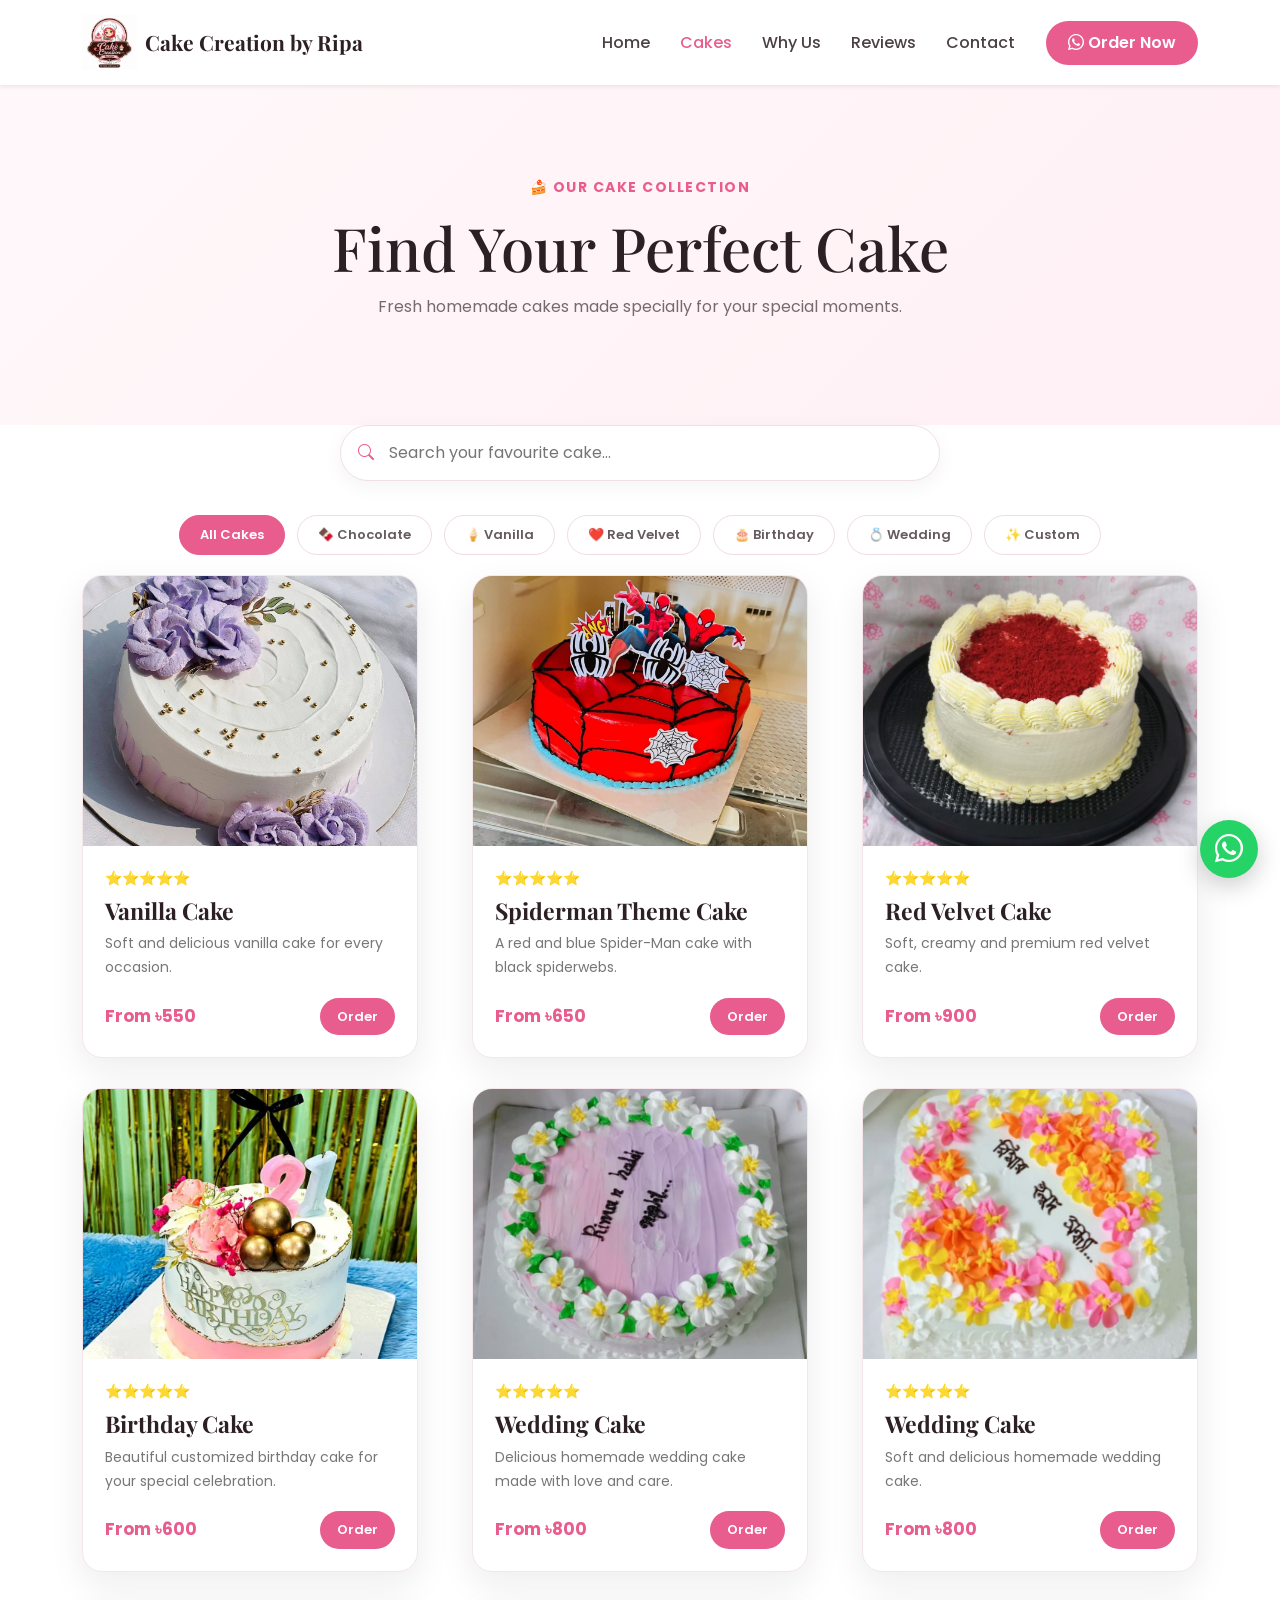
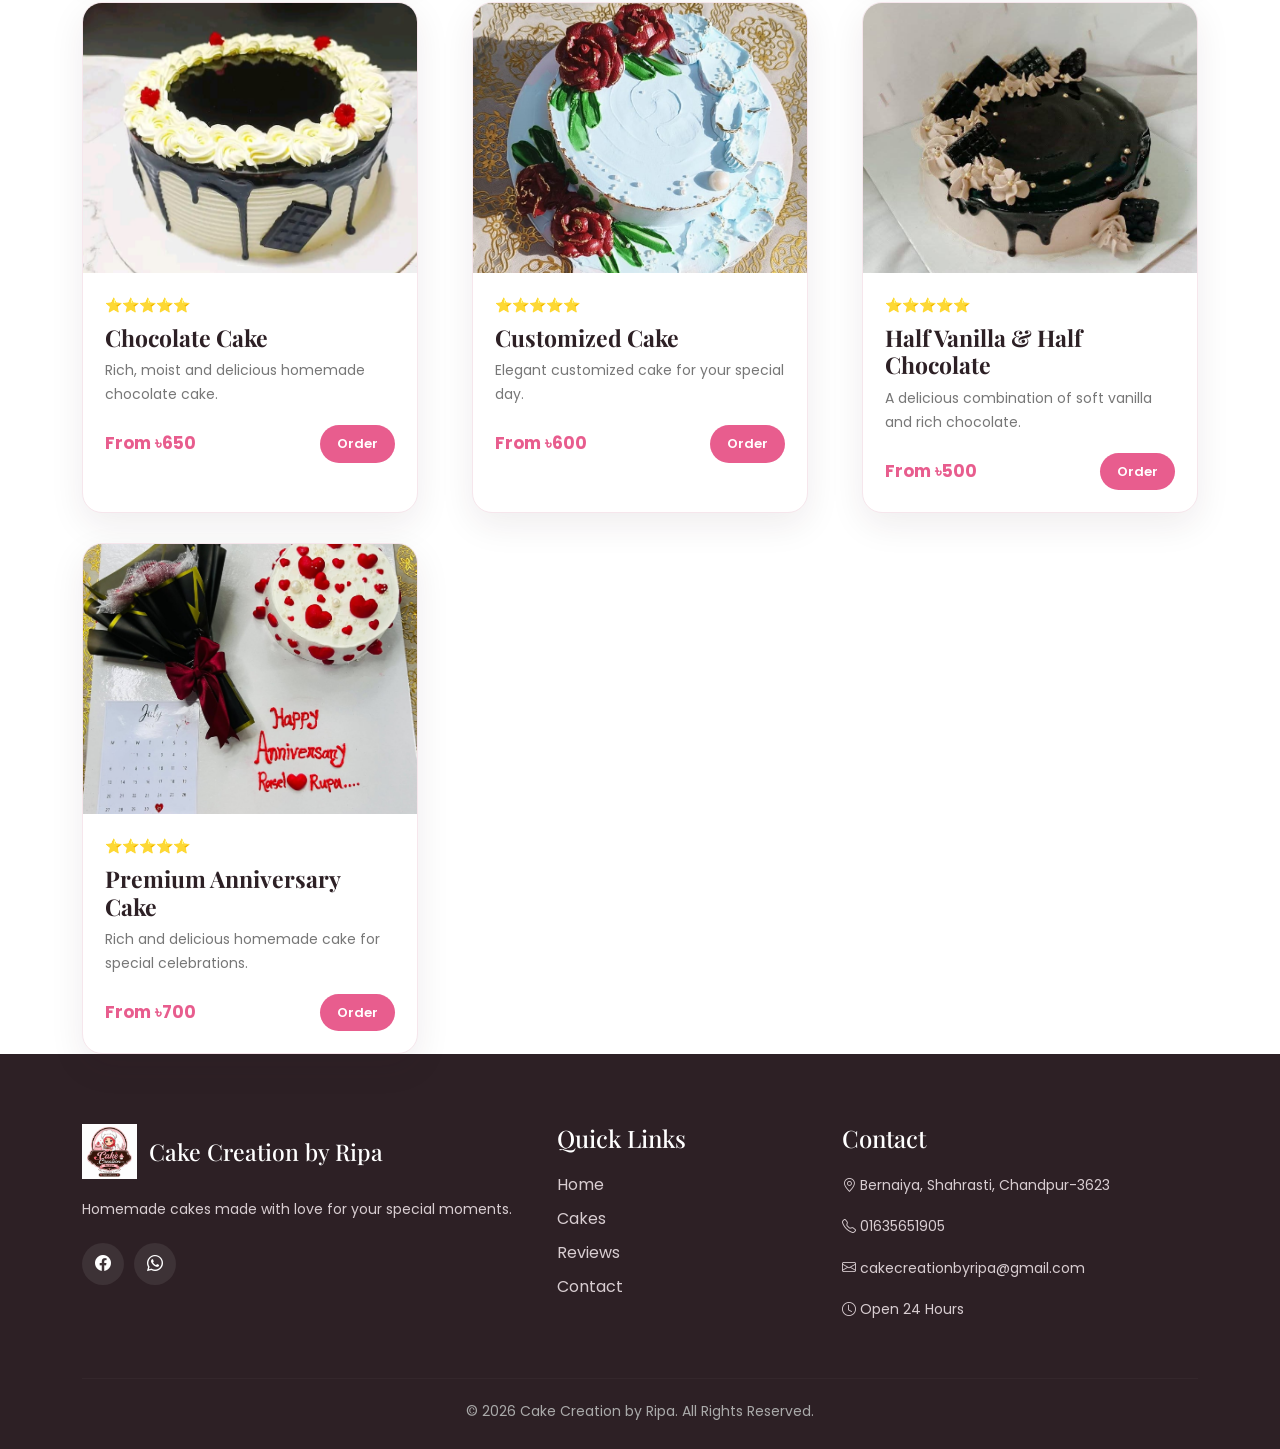
==== commit 6f22131a: "cakes.html" ====
--- a/cakes.html
+++ b/cakes.html
@@ -118,7 +118,7 @@
             </ul>
 
 
-            <a href="https://wa.me/8801568012276"
+            <a href="https://wa.me/8801635651905"
                 target="_blank"
                 rel="noopener"
                 class="btn btn-order ms-lg-3">
@@ -941,7 +941,7 @@
                     </a>
 
 
-                    <a href="https://wa.me/8801568012276"
+                    <a href="https://wa.me/8801635651905"
                         target="_blank"
                         rel="noopener"
                         aria-label="WhatsApp">
@@ -1014,7 +1014,7 @@
 
                 <p>
                     <i class="bi bi-telephone"></i>
-                    01568012276
+                    01635651905
                 </p>
 
 
@@ -1056,7 +1056,7 @@
                 FLOATING WHATSAPP
 ===================================================== -->
 
-<a href="https://wa.me/8801568012276"
+<a href="https://wa.me/8801635651905"
     target="_blank"
     rel="noopener"
     class="floating-whatsapp"
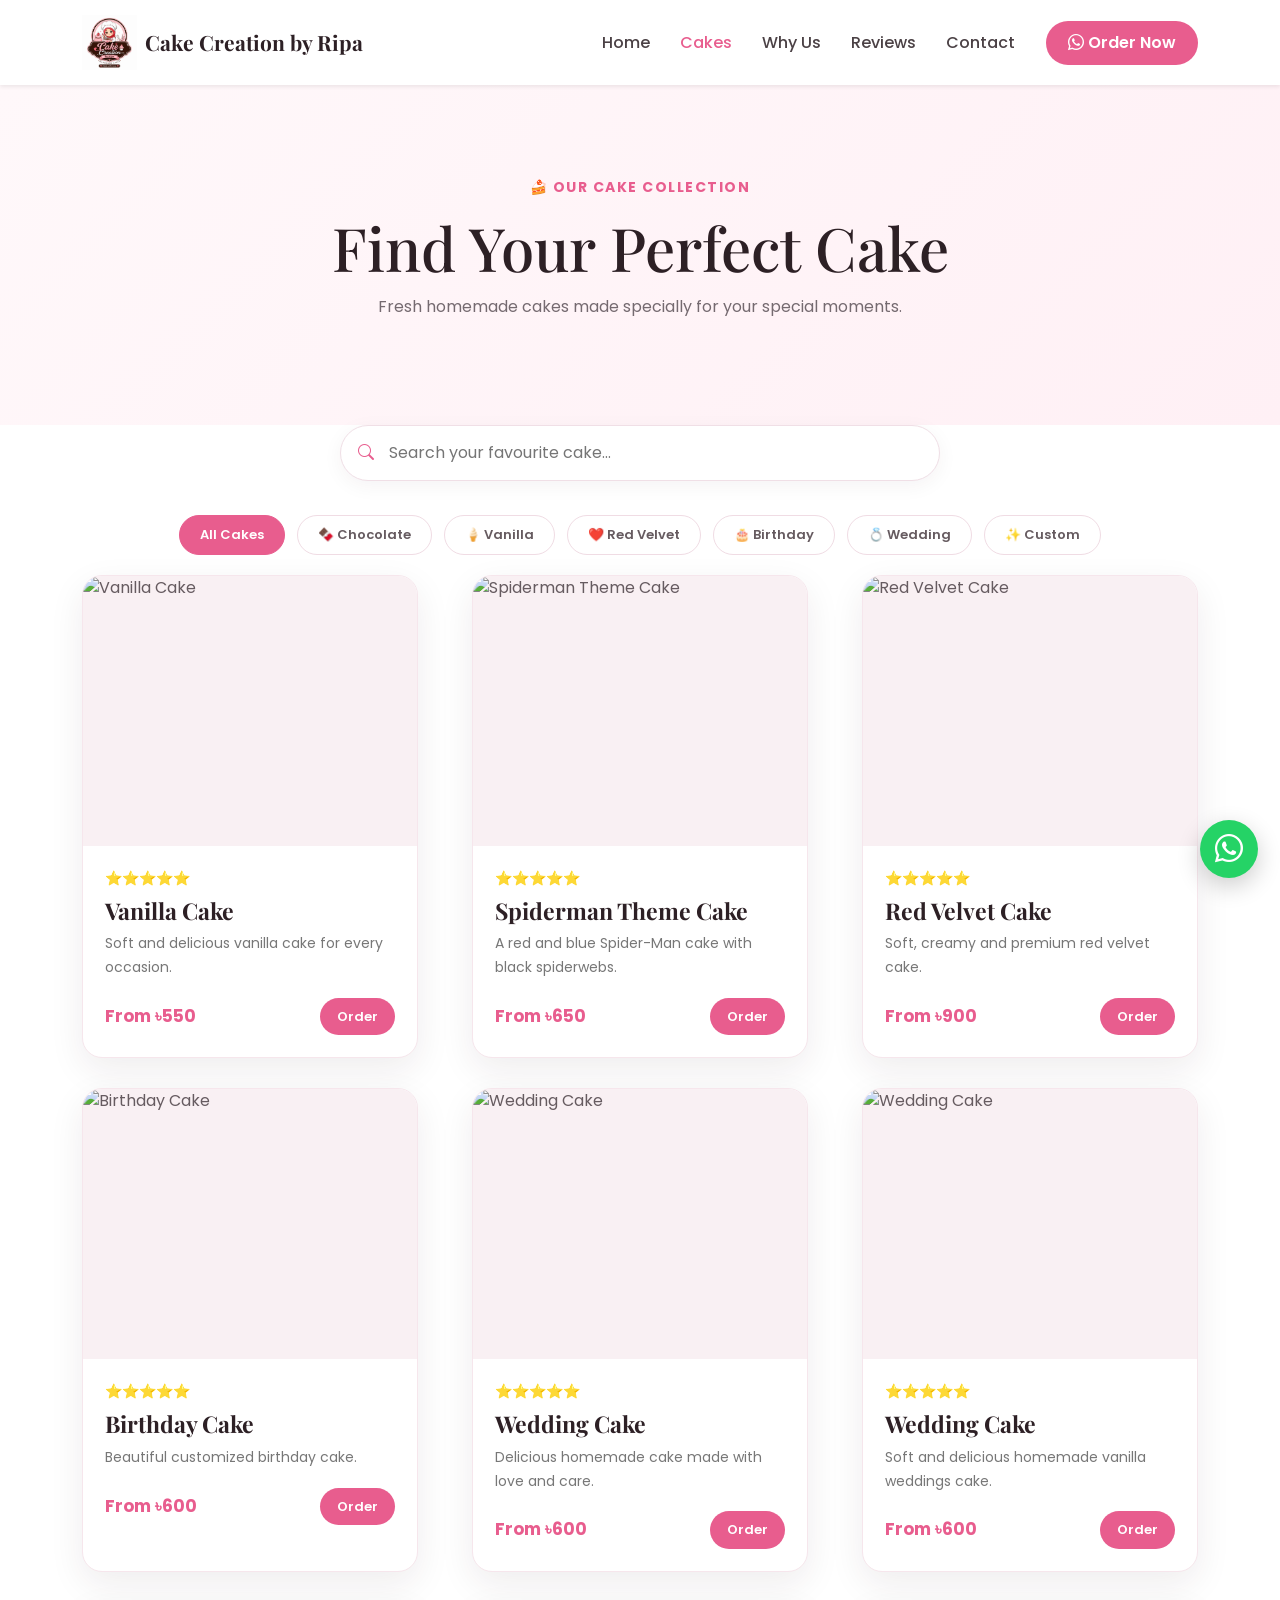
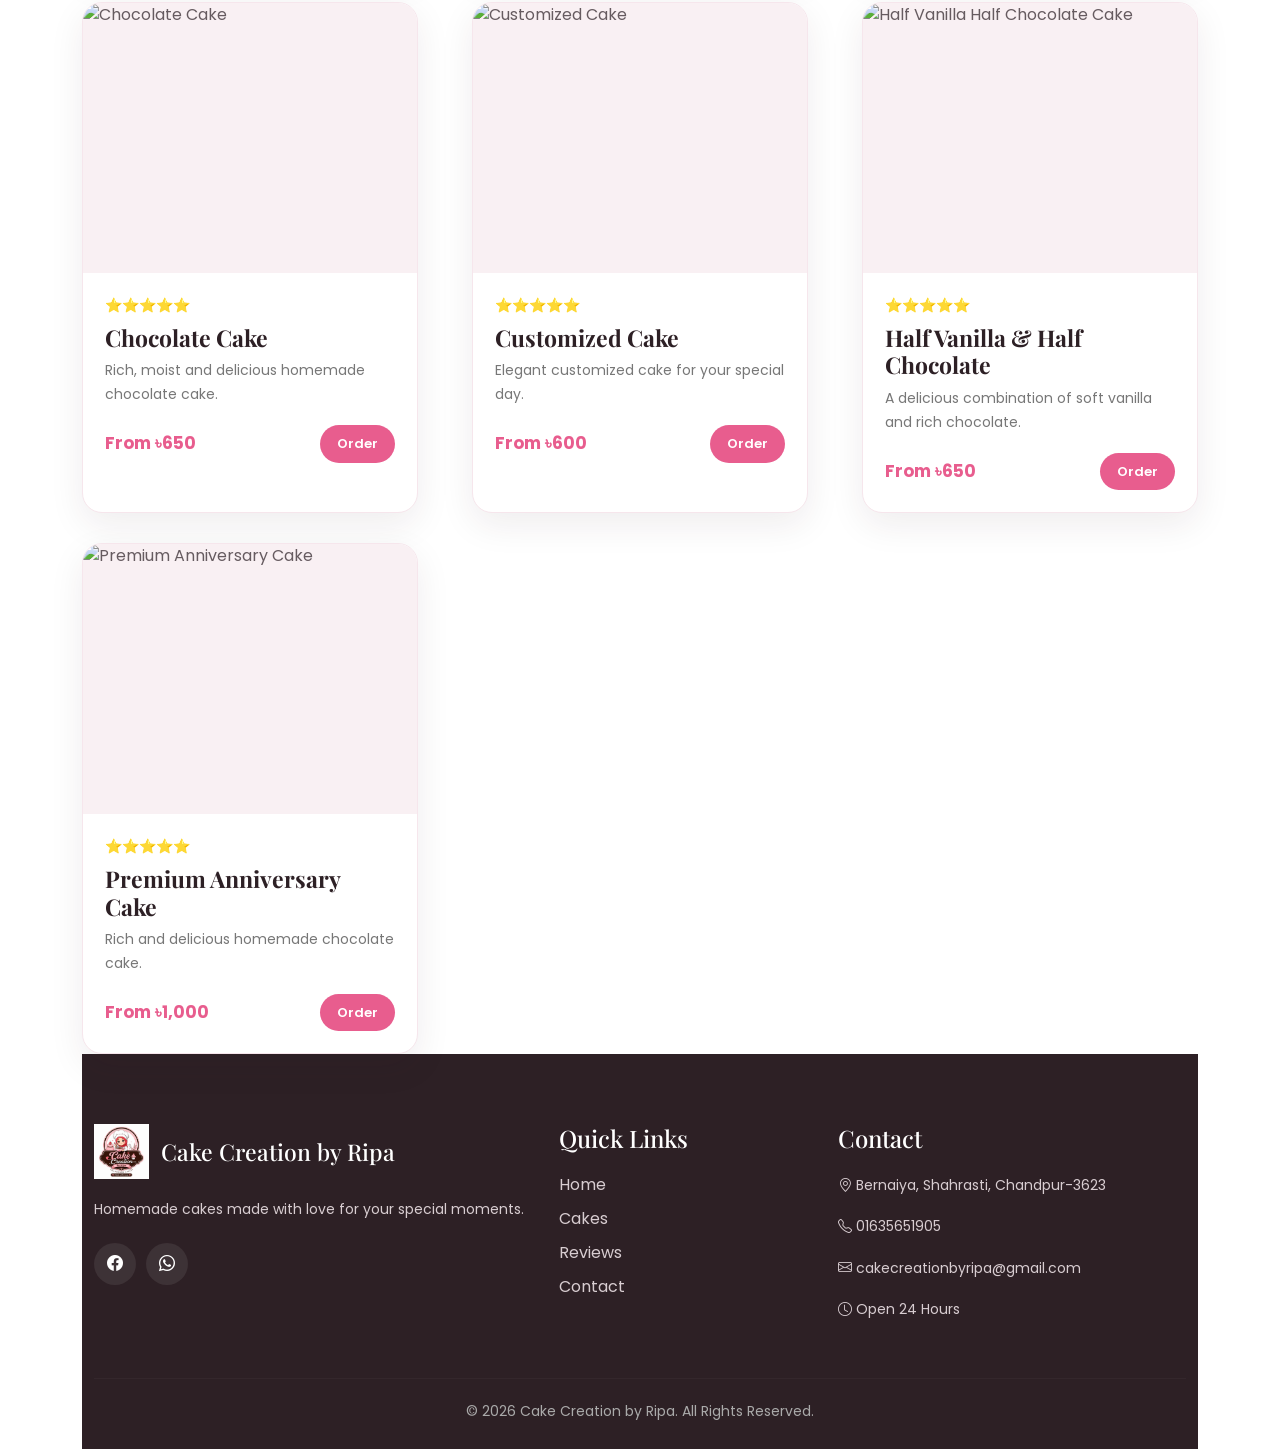
==== commit 41ad76c1: "cakes.html" ====
--- a/cakes.html
+++ b/cakes.html
@@ -5,15 +5,18 @@
 
     <meta charset="UTF-8">
 
-    <meta name="viewport" content="width=device-width, initial-scale=1.0">
+    <meta name="viewport"
+        content="width=device-width, initial-scale=1.0">
 
     <title>Our Cakes | Cake Creation by Ripa</title>
 
     <meta name="description"
-        content="Explore our homemade cake collection from Cake Creation by Ripa. Fresh homemade cakes for birthdays, weddings, anniversaries and special moments.">
+        content="Explore our homemade cake collection from Cake Creation by Ripa.">
 
     <!-- Google Fonts -->
-    <link rel="preconnect" href="https://fonts.googleapis.com">
+
+    <link rel="preconnect"
+        href="https://fonts.googleapis.com">
 
     <link rel="preconnect"
         href="https://fonts.gstatic.com"
@@ -22,16 +25,23 @@
     <link href="https://fonts.googleapis.com/css2?family=Playfair+Display:wght@500;600;700&family=Poppins:wght@300;400;500;600;700&display=swap"
         rel="stylesheet">
 
+
     <!-- Bootstrap -->
+
     <link href="https://cdn.jsdelivr.net/npm/bootstrap@5.3.7/dist/css/bootstrap.min.css"
         rel="stylesheet">
 
+
     <!-- Bootstrap Icons -->
+
     <link rel="stylesheet"
         href="https://cdn.jsdelivr.net/npm/bootstrap-icons@1.11.3/font/bootstrap-icons.min.css">
 
+
     <!-- Main CSS -->
-    <link rel="stylesheet" href="style.css">
+
+    <link rel="stylesheet"
+        href="style.css">
 
 </head>
 
@@ -46,6 +56,7 @@
 <nav class="navbar navbar-expand-lg navbar-light bg-white shadow-sm sticky-top">
 
     <div class="container">
+
 
         <a class="navbar-brand d-flex align-items-center"
             href="index.html">
@@ -56,7 +67,9 @@
                 height="55">
 
             <span class="brand-name ms-2">
+
                 Cake Creation by Ripa
+
             </span>
 
         </a>
@@ -65,10 +78,7 @@
         <button class="navbar-toggler"
             type="button"
             data-bs-toggle="collapse"
-            data-bs-target="#mainMenu"
-            aria-controls="mainMenu"
-            aria-expanded="false"
-            aria-label="Toggle navigation">
+            data-bs-target="#mainMenu">
 
             <span class="navbar-toggler-icon"></span>
 
@@ -81,38 +91,62 @@
             <ul class="navbar-nav ms-auto">
 
                 <li class="nav-item">
+
                     <a class="nav-link"
                         href="index.html">
+
                         Home
+
                     </a>
+
                 </li>
 
+
                 <li class="nav-item">
+
                     <a class="nav-link active"
                         href="cakes.html">
+
                         Cakes
+
                     </a>
+
                 </li>
 
+
                 <li class="nav-item">
+
                     <a class="nav-link"
                         href="index.html#why-us">
+
                         Why Us
+
                     </a>
+
                 </li>
 
+
                 <li class="nav-item">
+
                     <a class="nav-link"
                         href="index.html#reviews">
+
                         Reviews
+
                     </a>
+
                 </li>
 
+
                 <li class="nav-item">
+
                     <a class="nav-link"
                         href="index.html#contact">
+
                         Contact
+
                     </a>
+
                 </li>
 
             </ul>
@@ -120,10 +154,10 @@
 
             <a href="https://wa.me/8801635651905"
                 target="_blank"
-                rel="noopener"
                 class="btn btn-order ms-lg-3">
 
                 <i class="bi bi-whatsapp"></i>
+
                 Order Now
 
             </a>
@@ -145,156 +179,139 @@
     <div class="container text-center">
 
         <span class="section-small-title">
+
             🍰 OUR CAKE COLLECTION
+
         </span>
 
+
         <h1>
+
             Find Your Perfect Cake
+
         </h1>
 
+
         <p>
+
             Fresh homemade cakes made specially
             for your special moments.
+
         </p>
 
     </div>
 
 </section>
 
-
-
-<!-- =====================================================
-                    CAKE GALLERY
+ <!-- =====================================================
+                 CAKE GALLERY
 ===================================================== -->
 
-<section class="cakes-gallery-section">
-
-    <div class="container">
-
-
-        <!-- Search -->
-
-        <div class="cake-search">
-
-            <div class="search-box">
-
-                <i class="bi bi-search"></i>
-
-                <input
-                    type="text"
-                    id="cakeSearch"
-                    placeholder="Search your favourite cake..."
-                    autocomplete="off">
-
-            </div>
-
-        </div>
-
-
-
-        <!-- =================================================
-                        CAKE CATEGORIES
-        ================================================== -->
-
-        <div class="cake-categories text-center">
-
-            <button
-                type="button"
-                class="category-btn active"
-                data-category="all">
-
-                All Cakes
-
-            </button>
-
-
-            <button
-                type="button"
-                class="category-btn"
-                data-category="chocolate">
-
-                🍫 Chocolate
-
-            </button>
-
-
-            <button
-                type="button"
-                class="category-btn"
-                data-category="vanilla">
-
-                🍦 Vanilla
-
-            </button>
-
-
-            <button
-                type="button"
-                class="category-btn"
-                data-category="red-velvet">
-
-                ❤️ Red Velvet
-
-            </button>
-
-
-            <button
-                type="button"
-                class="category-btn"
-                data-category="birthday">
-
-                🎂 Birthday
-
-            </button>
-
-
-            <button
-                type="button"
-                class="category-btn"
-                data-category="wedding">
-
-                💍 Wedding
-
-            </button>
-
-
-            <button
-                type="button"
-                class="category-btn"
-                data-category="custom">
-
-                ✨ Custom
-
-            </button>
-
-        </div>
-
-
-
-        <!-- =================================================
-                        CAKE GRID
-        ================================================== -->
+<div class="container">
+
+    <!-- Search -->
+
+    <div class="cake-search">
+
+        <div class="search-box">
+
+            <i class="bi bi-search"></i>
+
+            <input
+                type="text"
+                id="cakeSearch"
+                placeholder="Search your favourite cake...">
+
+        </div>
+
+    </div>
+
+
+    <!-- =========================
+         CAKE CATEGORIES
+    ========================= -->
+
+    <div class="cake-categories text-center">
+
+        <button
+            class="category-btn active"
+            data-category="all">
+
+            All Cakes
+
+        </button>
+
+        <button
+            class="category-btn"
+            data-category="chocolate">
+
+            🍫 Chocolate
+
+        </button>
+
+        <button
+            class="category-btn"
+            data-category="vanilla">
+
+            🍦 Vanilla
+
+        </button>
+
+        <button
+            class="category-btn"
+            data-category="red-velvet">
+
+            ❤️ Red Velvet
+
+        </button>
+
+        <button
+            class="category-btn"
+            data-category="birthday">
+
+            🎂 Birthday
+
+        </button>
+
+        <button
+            class="category-btn"
+            data-category="wedding">
+
+            💍 Wedding
+
+        </button>
+
+        <button
+            class="category-btn"
+            data-category="custom">
+
+            ✨ Custom
+
+        </button>
+
+    </div>
+ 
+        <!-- Cake Grid -->
 
         <div class="row g-4" id="allCakes">
 
 
-            <!-- =================================================
-                            CAKE 01
-            ================================================== -->
+            <!-- =========================
+                 CAKE 01
+            ========================= -->
 
             <div class="col-md-6 col-lg-4 cake-item"
-                data-category="vanilla">
-
-                <div class="cake-card">
-
-                    <div class="cake-image">
-
-                        <img
-                            src="cake1.jpg"
-                            alt="Vanilla Cake"
-                            loading="lazy">
-
-                    </div>
+    data-category="vanilla">
+
+    <div class="cake-card">
+
+        <div class="cake-image">
+
+            <img
+                src="images/cakes/cake1.jpg"
+                alt="Vanilla Cake">
+
+        </div>
 
 
                     <div class="cake-card-body">
@@ -319,7 +336,6 @@
                             </span>
 
                             <button
-                                type="button"
                                 class="order-cake-btn"
                                 data-cake="Vanilla Cake">
 
@@ -337,21 +353,126 @@
 
 
 
-            <!-- =================================================
-                            CAKE 02
-            ================================================== -->
+            <!-- =========================
+                 CAKE 02
+            ========================= -->
+
+<div class="col-md-6 col-lg-4 cake-item"
+    data-category="custom">
+
+    <div class="cake-card">
+
+        <div class="cake-image">
+
+            <img
+                src="images/cakes/cake2.jpg"
+                alt="Spiderman Theme Cake">
+
+        </div>
+
+        <div class="cake-card-body">
+
+            <div class="rating">
+                ⭐⭐⭐⭐⭐
+            </div>
+
+            <h3>
+                Spiderman Theme Cake
+            </h3>
+
+            <p>
+                A red and blue Spider-Man cake with black spiderwebs.
+            </p>
+
+            <div class="cake-bottom">
+
+                <span class="price">
+                    From ৳650
+                </span>
+
+                <button
+                    class="order-cake-btn"
+                    data-cake="Spiderman Theme Cake">
+
+                    Order
+
+                </button>
+
+            </div>
+
+        </div>
+
+    </div>
+
+</div>
+
+           <!-- =========================
+     CAKE 03
+========================= -->
+
+<div class="col-md-6 col-lg-4 cake-item"
+    data-category="red-velvet">
+
+    <div class="cake-card">
+
+        <div class="cake-image">
+
+            <img
+                src="images/cakes/cake3.jpg"
+                alt="Red Velvet Cake">
+
+        </div>
+
+        <div class="cake-card-body">
+
+            <div class="rating">
+                ⭐⭐⭐⭐⭐
+            </div>
+
+            <h3>
+                Red Velvet Cake
+            </h3>
+
+            <p>
+                Soft, creamy and premium red velvet cake.
+            </p>
+
+            <div class="cake-bottom">
+
+                <span class="price">
+                    From ৳900
+                </span>
+
+                <button
+                    class="order-cake-btn"
+                    data-cake="Red Velvet Cake">
+
+                    Order
+
+                </button>
+
+            </div>
+
+        </div>
+
+    </div>
+
+</div>
+
+            <!-- =========================
+                 CAKE 04
+            ========================= -->
 
             <div class="col-md-6 col-lg-4 cake-item"
-                data-category="custom">
+                data-category="birthday">
 
                 <div class="cake-card">
 
                     <div class="cake-image">
 
                         <img
-                            src="cake2.jpg"
-                            alt="Spiderman Theme Cake"
-                            loading="lazy">
+                            src="images/cakes/cake4.jpg"
+                            alt="Birthday Cake">
 
                     </div>
 
@@ -363,129 +484,12 @@
                         </div>
 
                         <h3>
-                            Spiderman Theme Cake
-                        </h3>
-
-                        <p>
-                            A red and blue Spider-Man cake with black spiderwebs.
-                        </p>
-
-
-                        <div class="cake-bottom">
-
-                            <span class="price">
-                                From ৳650
-                            </span>
-
-                            <button
-                                type="button"
-                                class="order-cake-btn"
-                                data-cake="Spiderman Theme Cake">
-
-                                Order
-
-                            </button>
-
-                        </div>
-
-                    </div>
-
-                </div>
-
-            </div>
-
-
-
-            <!-- =================================================
-                            CAKE 03
-            ================================================== -->
-
-            <div class="col-md-6 col-lg-4 cake-item"
-                data-category="red-velvet">
-
-                <div class="cake-card">
-
-                    <div class="cake-image">
-
-                        <img
-                            src="cake3.jpg"
-                            alt="Red Velvet Cake"
-                            loading="lazy">
-
-                    </div>
-
-
-                    <div class="cake-card-body">
-
-                        <div class="rating">
-                            ⭐⭐⭐⭐⭐
-                        </div>
-
-                        <h3>
-                            Red Velvet Cake
-                        </h3>
-
-                        <p>
-                            Soft, creamy and premium red velvet cake.
-                        </p>
-
-
-                        <div class="cake-bottom">
-
-                            <span class="price">
-                                From ৳900
-                            </span>
-
-                            <button
-                                type="button"
-                                class="order-cake-btn"
-                                data-cake="Red Velvet Cake">
-
-                                Order
-
-                            </button>
-
-                        </div>
-
-                    </div>
-
-                </div>
-
-            </div>
-
-
-
-            <!-- =================================================
-                            CAKE 04
-            ================================================== -->
-
-            <div class="col-md-6 col-lg-4 cake-item"
-                data-category="birthday">
-
-                <div class="cake-card">
-
-                    <div class="cake-image">
-
-                        <img
-                            src="cake4.jpg"
-                            alt="Birthday Cake"
-                            loading="lazy">
-
-                    </div>
-
-
-                    <div class="cake-card-body">
-
-                        <div class="rating">
-                            ⭐⭐⭐⭐⭐
-                        </div>
-
-                        <h3>
                             Birthday Cake
                         </h3>
 
                         <p>
-                            Beautiful customized birthday cake for your special celebration.
+                            Beautiful customized
+                            birthday cake.
                         </p>
 
 
@@ -496,7 +500,6 @@
                             </span>
 
                             <button
-                                type="button"
                                 class="order-cake-btn"
                                 data-cake="Birthday Cake">
 
@@ -514,366 +517,338 @@
 
 
 
-            <!-- =================================================
-                            CAKE 05
-            ================================================== -->
+            <!-- =========================
+                 CAKE 05
+            ========================= -->
 
             <div class="col-md-6 col-lg-4 cake-item"
-                data-category="wedding">
-
-                <div class="cake-card">
-
-                    <div class="cake-image">
-
-                        <img
-                            src="cake5.jpg"
-                            alt="Wedding Cake"
-                            loading="lazy">
-
-                    </div>
-
-
-                    <div class="cake-card-body">
-
-                        <div class="rating">
-                            ⭐⭐⭐⭐⭐
-                        </div>
-
-                        <h3>
-                            Wedding Cake
-                        </h3>
-
-                        <p>
-                            Delicious homemade wedding cake made with love and care.
-                        </p>
-
-
-                        <div class="cake-bottom">
-
-                            <span class="price">
-                                From ৳800
-                            </span>
-
-                            <button
-                                type="button"
-                                class="order-cake-btn"
-                                data-cake="Wedding Cake">
-
-                                Order
-
-                            </button>
-
-                        </div>
-
-                    </div>
-
-                </div>
-
-            </div>
-
-
-
-            <!-- =================================================
-                            CAKE 06
-            ================================================== -->
+    data-category="wedding">
+
+    <div class="cake-card">
+
+        <div class="cake-image">
+
+            <img
+                src="images/cakes/cake5.jpg"
+                alt="Wedding Cake">
+
+        </div>
+
+        <div class="cake-card-body">
+
+            <div class="rating">
+                ⭐⭐⭐⭐⭐
+            </div>
+
+            <h3>
+                Wedding Cake
+            </h3>
+
+            <p>
+                Delicious homemade cake made
+                with love and care.
+            </p>
+
+            <div class="cake-bottom">
+
+                <span class="price">
+                    From ৳600
+                </span>
+
+                <button
+                    class="order-cake-btn"
+                    data-cake="Wedding Cake">
+
+                    Order
+
+                </button>
+
+            </div>
+
+        </div>
+
+    </div>
+
+</div>
+
+
+            <!-- =========================
+                 CAKE 06
+            ========================= -->
 
             <div class="col-md-6 col-lg-4 cake-item"
-                data-category="wedding">
-
-                <div class="cake-card">
-
-                    <div class="cake-image">
-
-                        <img
-                            src="cake6.jpg"
-                            alt="Wedding Cake"
-                            loading="lazy">
-
-                    </div>
-
-
-                    <div class="cake-card-body">
-
-                        <div class="rating">
-                            ⭐⭐⭐⭐⭐
-                        </div>
-
-                        <h3>
-                            Wedding Cake
-                        </h3>
-
-                        <p>
-                            Soft and delicious homemade wedding cake.
-                        </p>
-
-
-                        <div class="cake-bottom">
-
-                            <span class="price">
-                                From ৳800
-                            </span>
-
-                            <button
-                                type="button"
-                                class="order-cake-btn"
-                                data-cake="Wedding Cake">
-
-                                Order
-
-                            </button>
-
-                        </div>
-
-                    </div>
-
-                </div>
-
-            </div>
-
-
-
-            <!-- =================================================
-                            CAKE 07
-            ================================================== -->
+    data-category="wedding">
+
+    <div class="cake-card">
+
+        <div class="cake-image">
+
+            <img
+                src="images/cakes/cake6.jpg"
+                alt="Wedding Cake">
+       </div>
+
+        <div class="cake-card-body">
+
+            <div class="rating">
+                ⭐⭐⭐⭐⭐
+            </div>
+
+            <h3>
+                Wedding Cake
+            </h3>
+
+            <p>
+                Soft and delicious homemade
+                vanilla weddings cake.
+            </p>
+
+            <div class="cake-bottom">
+
+                <span class="price">
+                    From ৳600
+                </span>
+
+                <button
+                    class="order-cake-btn"
+                    data-cake="Wedding Cake">
+
+                    Order
+
+                </button>
+
+            </div>
+
+        </div>
+
+    </div>
+
+</div>
+
+
+            <!-- =========================
+                 CAKE 07
+            ========================= -->
 
             <div class="col-md-6 col-lg-4 cake-item"
-                data-category="chocolate">
-
-                <div class="cake-card">
-
-                    <div class="cake-image">
-
-                        <img
-                            src="cake7.jpg"
-                            alt="Chocolate Cake"
-                            loading="lazy">
-
-                    </div>
-
-
-                    <div class="cake-card-body">
-
-                        <div class="rating">
-                            ⭐⭐⭐⭐⭐
-                        </div>
-
-                        <h3>
-                            Chocolate Cake
-                        </h3>
-
-                        <p>
-                            Rich, moist and delicious homemade chocolate cake.
-                        </p>
-
-
-                        <div class="cake-bottom">
-
-                            <span class="price">
-                                From ৳650
-                            </span>
-
-                            <button
-                                type="button"
-                                class="order-cake-btn"
-                                data-cake="Chocolate Cake">
-
-                                Order
-
-                            </button>
-
-                        </div>
-
-                    </div>
-
-                </div>
-
-            </div>
-
-
-
-            <!-- =================================================
-                            CAKE 08
-            ================================================== -->
-
-            <div class="col-md-6 col-lg-4 cake-item"
-                data-category="custom">
-
-                <div class="cake-card">
-
-                    <div class="cake-image">
-
-                        <img
-                            src="cake8.jpg"
-                            alt="Customized Cake"
-                            loading="lazy">
-
-                    </div>
-
-
-                    <div class="cake-card-body">
-
-                        <div class="rating">
-                            ⭐⭐⭐⭐⭐
-                        </div>
-
-                        <h3>
-                            Customized Cake
-                        </h3>
-
-                        <p>
-                            Elegant customized cake for your special day.
-                        </p>
-
-
-                        <div class="cake-bottom">
-
-                            <span class="price">
-                                From ৳600
-                            </span>
-
-                            <button
-                                type="button"
-                                class="order-cake-btn"
-                                data-cake="Customized Cake">
-
-                                Order
-
-                            </button>
-
-                        </div>
-
-                    </div>
-
-                </div>
-
-            </div>
-
-
-
-            <!-- =================================================
-                            CAKE 09
-            ================================================== -->
-
-            <div class="col-md-6 col-lg-4 cake-item"
-                data-category="custom">
-
-                <div class="cake-card">
-
-                    <div class="cake-image">
-
-                        <img
-                            src="cake9.jpg"
-                            alt="Half Vanilla and Half Chocolate Cake"
-                            loading="lazy">
-
-                    </div>
-
-
-                    <div class="cake-card-body">
-
-                        <div class="rating">
-                            ⭐⭐⭐⭐⭐
-                        </div>
-
-                        <h3>
-                            Half Vanilla & Half Chocolate
-                        </h3>
-
-                        <p>
-                            A delicious combination of soft vanilla and rich chocolate.
-                        </p>
-
-
-                        <div class="cake-bottom">
-
-                            <span class="price">
-                                From ৳500
-                            </span>
-
-                            <button
-                                type="button"
-                                class="order-cake-btn"
-                                data-cake="Half Vanilla & Half Chocolate Cake">
-
-                                Order
-
-                            </button>
-
-                        </div>
-
-                    </div>
-
-                </div>
-
-            </div>
-
-
-
-            <!-- =================================================
-                            CAKE 10
-            ================================================== -->
-
-            <div class="col-md-6 col-lg-4 cake-item"
-                data-category="custom">
-
-                <div class="cake-card">
-
-                    <div class="cake-image">
-
-                        <img
-                            src="cake10.jpg"
-                            alt="Premium Anniversary Cake"
-                            loading="lazy">
-
-                    </div>
-
-
-                    <div class="cake-card-body">
-
-                        <div class="rating">
-                            ⭐⭐⭐⭐⭐
-                        </div>
-
-                        <h3>
-                            Premium Anniversary Cake
-                        </h3>
-
-                        <p>
-                            Rich and delicious homemade cake for special celebrations.
-                        </p>
-
-
-                        <div class="cake-bottom">
-
-                            <span class="price">
-                                From ৳700
-                            </span>
-
-                            <button
-                                type="button"
-                                class="order-cake-btn"
-                                data-cake="Premium Anniversary Cake">
-
-                                Order
-
-                            </button>
-
-                        </div>
-
-                    </div>
-
-                </div>
-
-            </div>
-
-
-        </div>
-
-
-
-        <!-- =================================================
-                        NO RESULT
-        ================================================== -->
+    data-category="chocolate">
+
+    <div class="cake-card">
+
+        <div class="cake-image">
+
+            <img
+                src="images/cakes/cake7.jpg"
+                alt="Chocolate Cake">
+
+        </div>
+
+        <div class="cake-card-body">
+
+            <div class="rating">
+                ⭐⭐⭐⭐⭐
+            </div>
+
+            <h3>
+                Chocolate Cake
+            </h3>
+
+            <p>
+                Rich, moist and delicious homemade chocolate cake.
+            </p>
+
+            <div class="cake-bottom">
+
+                <span class="price">
+                    From ৳650
+                </span>
+
+                <button
+                    class="order-cake-btn"
+                    data-cake="Chocolate Cake">
+
+                    Order
+
+                </button>
+
+            </div>
+
+        </div>
+
+    </div>
+
+</div>
+
+
+    <!-- =========================
+     CAKE 08
+========================= -->
+
+<div class="col-md-6 col-lg-4 cake-item"
+    data-category="custom">
+
+    <div class="cake-card">
+
+        <div class="cake-image">
+
+            <img
+                src="images/cakes/cake8.jpg"
+                alt="Customized Cake">
+
+        </div>
+
+        <div class="cake-card-body">
+
+            <div class="rating">
+                ⭐⭐⭐⭐⭐
+            </div>
+
+            <h3>
+                Customized Cake
+            </h3>
+
+            <p>
+                Elegant customized cake
+                for your special day.
+            </p>
+
+            <div class="cake-bottom">
+
+                <span class="price">
+                    From ৳600
+                </span>
+
+                <button
+                    class="order-cake-btn"
+                    data-cake="Customized Cake">
+
+                    Order
+
+                </button>
+
+            </div>
+
+        </div>
+
+    </div>
+
+</div>
+
+
+     <!-- =========================
+     CAKE 09
+========================= -->
+
+<div class="col-md-6 col-lg-4 cake-item"
+    data-category="vanilla chocolate">
+
+    <div class="cake-card">
+
+        <div class="cake-image">
+
+            <img
+                src="images/cakes/cake9.jpg"
+                alt="Half Vanilla Half Chocolate Cake">
+
+        </div>
+
+        <div class="cake-card-body">
+
+            <div class="rating">
+                ⭐⭐⭐⭐⭐
+            </div>
+
+            <h3>
+                Half Vanilla & Half Chocolate
+            </h3>
+
+            <p>
+                A delicious combination of
+                soft vanilla and rich chocolate.
+            </p>
+
+            <div class="cake-bottom">
+
+                <span class="price">
+                    From ৳650
+                </span>
+
+                <button
+                    class="order-cake-btn"
+                    data-cake="Half Vanilla & Half Chocolate Cake">
+
+                    Order
+
+                </button>
+
+            </div>
+
+        </div>
+
+    </div>
+
+</div>
+
+
+
+     <!-- =========================
+     CAKE 10
+========================= -->
+
+<div class="col-md-6 col-lg-4 cake-item"
+    data-category="custom">
+
+    <div class="cake-card">
+
+        <div class="cake-image">
+
+            <img
+                src="images/cakes/cake10.jpg"
+                alt="Premium Anniversary Cake">
+
+        </div>
+
+        <div class="cake-card-body">
+
+            <div class="rating">
+                ⭐⭐⭐⭐⭐
+            </div>
+
+            <h3>
+                Premium Anniversary Cake
+            </h3>
+
+            <p>
+                Rich and delicious homemade
+                chocolate cake.
+            </p>
+
+            <div class="cake-bottom">
+
+                <span class="price">
+                    From ৳1,000
+                </span>
+
+                <button
+                    class="order-cake-btn"
+                    data-cake="Premium Anniversary Cake">
+
+                    Order
+
+                </button>
+
+            </div>
+
+        </div>
+
+    </div>
+
+</div>
+
+        <!-- End Cake Grid -->
+
+
+        <!-- No Result -->
 
         <div id="noCakeResult"
             class="text-center mt-5"
@@ -889,7 +864,6 @@
 
         </div>
 
-
     </div>
 
 </section>
@@ -907,34 +881,34 @@
         <div class="row g-4">
 
 
-            <!-- Brand -->
-
             <div class="col-lg-5">
 
                 <div class="footer-brand">
 
-                    <img src="logo.png"
+                    <img src="/logo.png"
                         alt="Cake Creation by Ripa">
 
                     <h3>
+
                         Cake Creation by Ripa
+
                     </h3>
 
                 </div>
 
 
                 <p>
+
                     Homemade cakes made with love
                     for your special moments.
+
                 </p>
 
 
                 <div class="footer-social">
 
                     <a href="https://www.facebook.com/CakeCreationByRipa"
-                        target="_blank"
-                        rel="noopener"
-                        aria-label="Facebook">
+                        target="_blank">
 
                         <i class="bi bi-facebook"></i>
 
@@ -942,9 +916,7 @@
 
 
                     <a href="https://wa.me/8801635651905"
-                        target="_blank"
-                        rel="noopener"
-                        aria-label="WhatsApp">
+                        target="_blank">
 
                         <i class="bi bi-whatsapp"></i>
 
@@ -955,13 +927,12 @@
             </div>
 
 
-
-            <!-- Quick Links -->
-
             <div class="col-lg-3">
 
                 <h4>
+
                     Quick Links
+
                 </h4>
 
                 <ul>
@@ -995,38 +966,49 @@
             </div>
 
 
-
-            <!-- Contact -->
-
             <div class="col-lg-4">
 
                 <h4>
+
                     Contact
+
                 </h4>
 
 
                 <p>
+
                     <i class="bi bi-geo-alt"></i>
+
                     Bernaiya, Shahrasti,
                     Chandpur-3623
+
                 </p>
 
 
                 <p>
+
                     <i class="bi bi-telephone"></i>
+
                     01635651905
+
                 </p>
 
 
                 <p>
+
                     <i class="bi bi-envelope"></i>
+
                     cakecreationbyripa@gmail.com
+
                 </p>
 
 
                 <p>
+
                     <i class="bi bi-clock"></i>
+
                     Open 24 Hours
+
                 </p>
 
             </div>
@@ -1040,8 +1022,10 @@
         <div class="footer-bottom">
 
             <p>
+
                 © 2026 Cake Creation by Ripa.
                 All Rights Reserved.
+
             </p>
 
         </div>
@@ -1058,9 +1042,7 @@
 
 <a href="https://wa.me/8801635651905"
     target="_blank"
-    rel="noopener"
-    class="floating-whatsapp"
-    aria-label="Order on WhatsApp">
+    class="floating-whatsapp">
 
     <i class="bi bi-whatsapp"></i>
 
@@ -1068,17 +1050,472 @@
 
 
 
-<!-- =====================================================
-                BOOTSTRAP JS
-===================================================== -->
+<div class="order-modal" id="orderModal">
+
+    <div class="order-modal-content">
+
+        <button class="order-close" id="closeOrder">
+            <i class="bi bi-x-lg"></i>
+        </button>
+
+        <div class="order-header">
+
+            <span class="section-small-title">
+                🍰 CAKE ORDER
+            </span>
+
+            <h2>
+                Place Your Order
+            </h2>
+
+            <p>
+                Complete the steps below and send your order through WhatsApp.
+            </p>
+
+        </div>
+
+
+        <!-- Progress -->
+
+        <div class="order-progress">
+
+            <div class="progress-step active">
+                <span>1</span>
+                <small>Cake</small>
+            </div>
+
+            <div class="progress-line"></div>
+
+            <div class="progress-step">
+                <span>2</span>
+                <small>Weight</small>
+            </div>
+
+            <div class="progress-line"></div>
+
+            <div class="progress-step">
+                <span>3</span>
+                <small>Date</small>
+            </div>
+
+            <div class="progress-line"></div>
+
+            <div class="progress-step">
+                <span>4</span>
+                <small>Details</small>
+            </div>
+
+            <div class="progress-line"></div>
+
+            <div class="progress-step">
+                <span>5</span>
+                <small>Confirm</small>
+            </div>
+
+        </div>
+
+
+        <div class="order-wizard">
+
+
+            <!-- STEP 1 -->
+
+            <div class="order-step-form active"
+                data-step="1">
+
+                <div class="order-step-icon">
+                    <i class="bi bi-cake2-fill"></i>
+                </div>
+
+                <h3>
+                    Selected Cake
+                </h3>
+
+                <div class="selected-cake-box">
+
+                    <span>
+                        Your selected cake
+                    </span>
+
+                    <strong id="selectedCakeName">
+                        -
+                    </strong>
+
+                </div>
+
+                <div class="wizard-actions">
+
+                    <button class="btn btn-pink wizard-next">
+                        Next
+                        <i class="bi bi-arrow-right"></i>
+                    </button>
+
+                </div>
+
+            </div>
+
+
+            <!-- STEP 2 -->
+
+            <div class="order-step-form"
+                data-step="2">
+
+                <div class="order-step-icon">
+                    <i class="bi bi-box-seam-fill"></i>
+                </div>
+
+                <h3>
+                    Weight & Quantity
+                </h3>
+
+                <div class="mb-4">
+
+                    <label for="cakeWeight"
+                        class="form-label">
+
+                        Cake Weight
+
+                    </label>
+
+                    <select id="cakeWeight"
+                        class="form-select">
+
+                        <option value="0.5">
+                            0.5 Pound
+                        </option>
+
+                        <option value="1"
+                            selected>
+                            1 Pound
+                        </option>
+
+                        <option value="1.5">
+                            1.5 Pound
+                        </option>
+
+                        <option value="2">
+                            2 Pound
+                        </option>
+
+                        <option value="2.5">
+                            2.5 Pound
+                        </option>
+
+                        <option value="3">
+                            3 Pound
+                        </option>
+
+                        <option value="custom">
+                            Custom Weight
+                        </option>
+
+                    </select>
+
+                </div>
+
+
+                <div class="mb-4"
+                    id="customWeightGroup"
+                    style="display:none;">
+
+                    <label for="customWeight"
+                        class="form-label">
+
+                        Custom Weight
+
+                    </label>
+
+                    <input type="text"
+                        id="customWeight"
+                        class="form-control"
+                        placeholder="Example: 4 Pound">
+
+                </div>
+
+
+                <div class="quantity-box">
+
+                    <label class="form-label">
+                        Quantity
+                    </label>
+
+                    <div class="quantity-controls">
+
+                        <button type="button"
+                            id="minusQty"
+                            class="quantity-btn">
+
+                            <i class="bi bi-dash"></i>
+
+                        </button>
+
+                        <span id="cakeQuantity">
+                            1
+                        </span>
+
+                        <button type="button"
+                            id="plusQty"
+                            class="quantity-btn">
+
+                            <i class="bi bi-plus"></i>
+
+                        </button>
+
+                    </div>
+
+                </div>
+
+
+                <div class="estimated-price-box">
+
+                    <span>
+                        Estimated Price
+                    </span>
+
+                    <strong id="estimatedPrice">
+                        ৳700
+                    </strong>
+
+                </div>
+
+
+                <div class="wizard-actions">
+
+                    <button class="btn btn-outline-dark wizard-back">
+                        <i class="bi bi-arrow-left"></i>
+                        Back
+                    </button>
+
+                    <button class="btn btn-pink wizard-next">
+                        Next
+                        <i class="bi bi-arrow-right"></i>
+                    </button>
+
+                </div>
+
+            </div>
+
+
+            <!-- STEP 3 -->
+
+            <div class="order-step-form"
+                data-step="3">
+
+                <div class="order-step-icon">
+                    <i class="bi bi-calendar-heart-fill"></i>
+                </div>
+
+                <h3>
+                    Delivery Date
+                </h3>
+
+                <div class="mb-4">
+
+                    <label for="deliveryDate"
+                        class="form-label">
+
+                        Select Delivery Date
+
+                    </label>
+
+                    <input type="date"
+                        id="deliveryDate"
+                        class="form-control">
+
+                </div>
+
+                <div class="wizard-actions">
+
+                    <button class="btn btn-outline-dark wizard-back">
+                        <i class="bi bi-arrow-left"></i>
+                        Back
+                    </button>
+
+                    <button class="btn btn-pink wizard-next">
+                        Next
+                        <i class="bi bi-arrow-right"></i>
+                    </button>
+
+                </div>
+
+            </div>
+
+
+            <!-- STEP 4 -->
+
+            <div class="order-step-form"
+                data-step="4">
+
+                <div class="order-step-icon">
+                    <i class="bi bi-person-fill"></i>
+                </div>
+
+                <h3>
+                    Your Details
+                </h3>
+
+                <div class="mb-3">
+
+                    <label for="customerName"
+                        class="form-label">
+
+                        Your Name
+
+                    </label>
+
+                    <input type="text"
+                        id="customerName"
+                        class="form-control"
+                        placeholder="Enter your name">
+
+                </div>
+
+
+                <div class="mb-3">
+
+                    <label for="customerMobile"
+                        class="form-label">
+
+                        Mobile Number
+
+                    </label>
+
+                    <input type="tel"
+                        id="customerMobile"
+                        class="form-control"
+                        placeholder="01XXXXXXXXX"
+                        maxlength="11">
+
+                </div>
+
+
+                <div class="mb-4">
+
+                    <label for="deliveryAddress"
+                        class="form-label">
+
+                        Delivery Address
+
+                    </label>
+
+                    <textarea id="deliveryAddress"
+                        class="form-control"
+                        rows="3"
+                        placeholder="Enter delivery address"></textarea>
+
+                </div>
+
+
+                <div class="wizard-actions">
+
+                    <button class="btn btn-outline-dark wizard-back">
+                        <i class="bi bi-arrow-left"></i>
+                        Back
+                    </button>
+
+                    <button class="btn btn-pink wizard-next">
+                        Next
+                        <i class="bi bi-arrow-right"></i>
+                    </button>
+
+                </div>
+
+            </div>
+
+
+            <!-- STEP 5 -->
+
+            <div class="order-step-form"
+                data-step="5">
+
+                <div class="order-step-icon">
+                    <i class="bi bi-check-circle-fill"></i>
+                </div>
+
+                <h3>
+                    Confirm Your Order
+                </h3>
+
+                <div class="order-summary">
+
+                    <div class="summary-row">
+                        <span>Cake</span>
+                        <strong id="summaryCake">-</strong>
+                    </div>
+
+                    <div class="summary-row">
+                        <span>Weight</span>
+                        <strong id="summaryWeight">-</strong>
+                    </div>
+
+                    <div class="summary-row">
+                        <span>Quantity</span>
+                        <strong id="summaryQuantity">-</strong>
+                    </div>
+
+                    <div class="summary-row">
+                        <span>Estimated Price</span>
+                        <strong id="summaryPrice">-</strong>
+                    </div>
+
+                    <div class="summary-row">
+                        <span>Delivery Date</span>
+                        <strong id="summaryDate">-</strong>
+                    </div>
+
+                    <div class="summary-row">
+                        <span>Name</span>
+                        <strong id="summaryName">-</strong>
+                    </div>
+
+                    <div class="summary-row">
+                        <span>Mobile</span>
+                        <strong id="summaryMobile">-</strong>
+                    </div>
+
+                    <div class="summary-row">
+                        <span>Address</span>
+                        <strong id="summaryAddress">-</strong>
+                    </div>
+
+                </div>
+
+
+                <div class="wizard-actions">
+
+                    <button class="btn btn-outline-dark wizard-back">
+                        <i class="bi bi-arrow-left"></i>
+                        Back
+                    </button>
+
+                    <button class="btn btn-pink"
+                        id="confirmOrder">
+
+                        <i class="bi bi-whatsapp"></i>
+                        Confirm & WhatsApp
+
+                    </button>
+
+                </div>
+
+            </div>
+
+        </div>
+
+    </div>
+
+</div>
+
+
+
+
+<!-- Bootstrap -->
 
 <script src="https://cdn.jsdelivr.net/npm/bootstrap@5.3.7/dist/js/bootstrap.bundle.min.js">
 </script>
 
 
-<!-- =====================================================
-                ORDER WIZARD JS
-===================================================== -->
+<!-- Order Wizard -->
 
 <script src="script.js"></script>
 
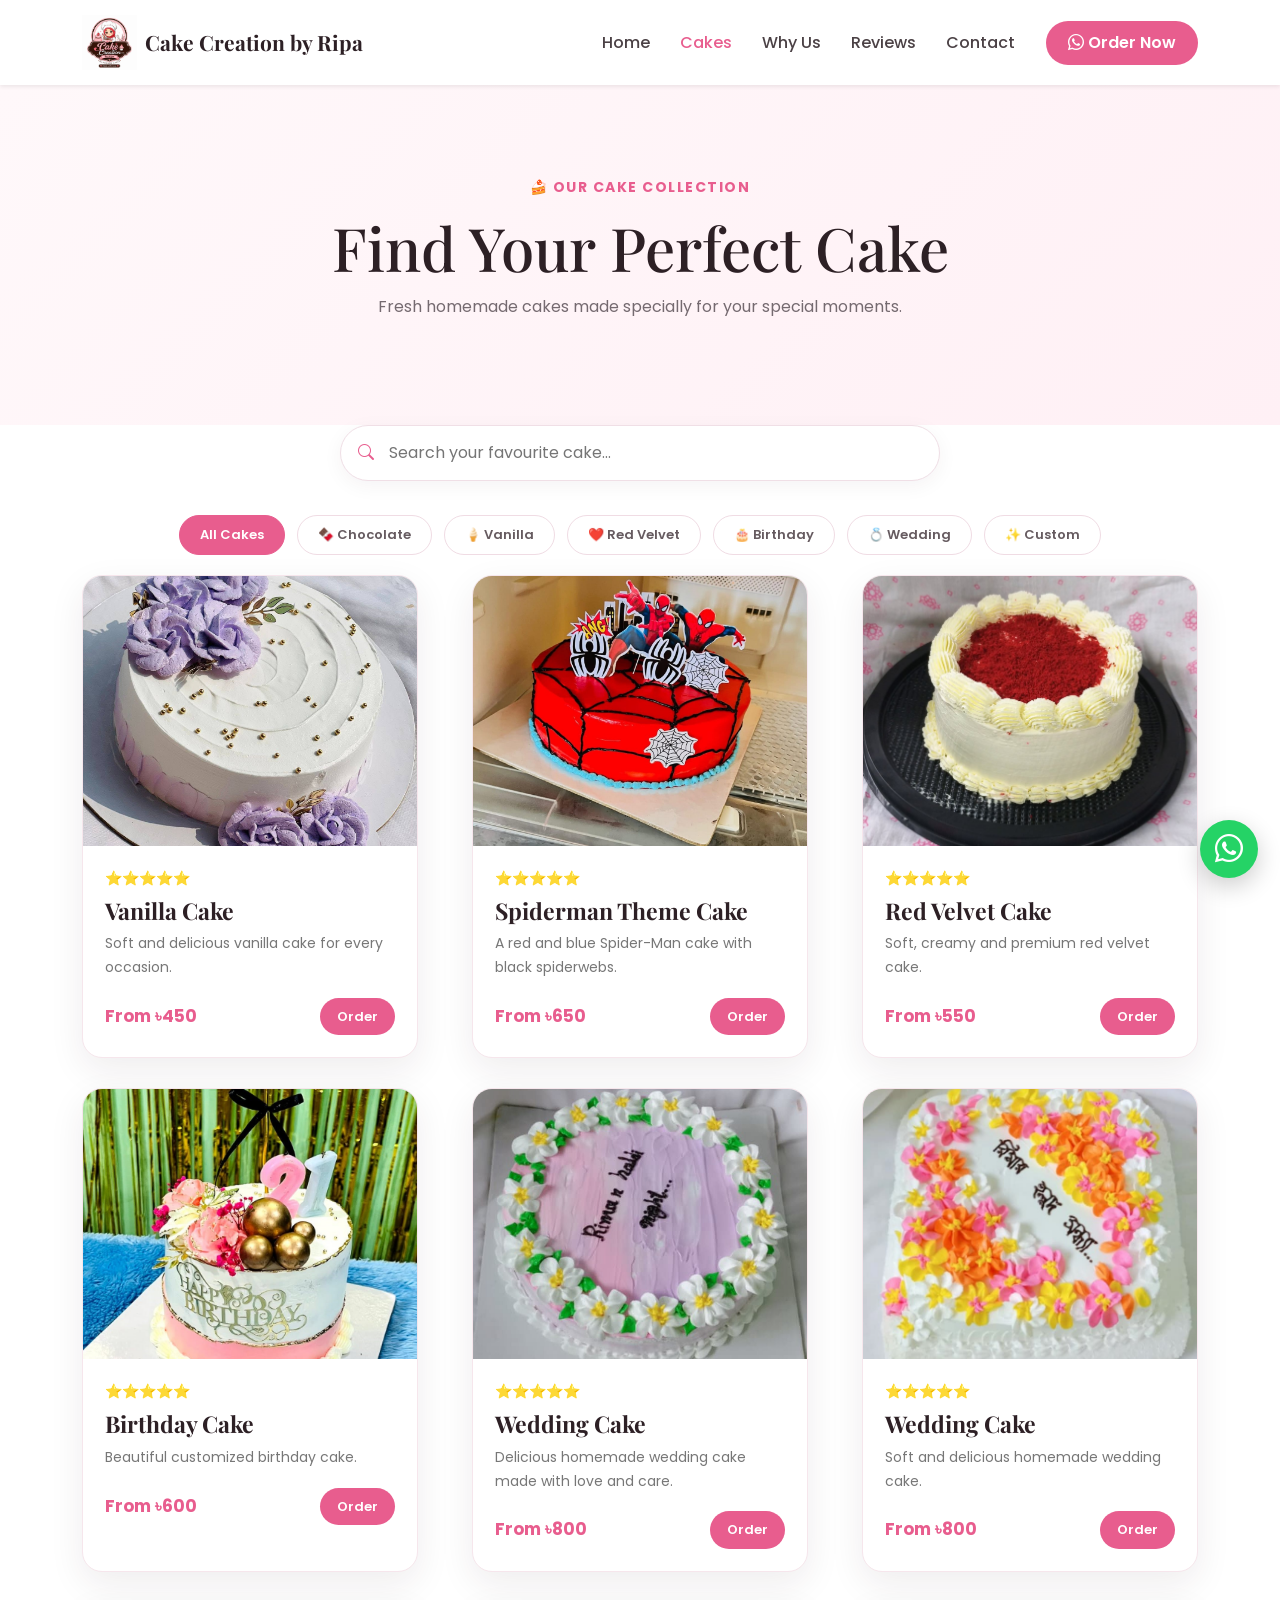
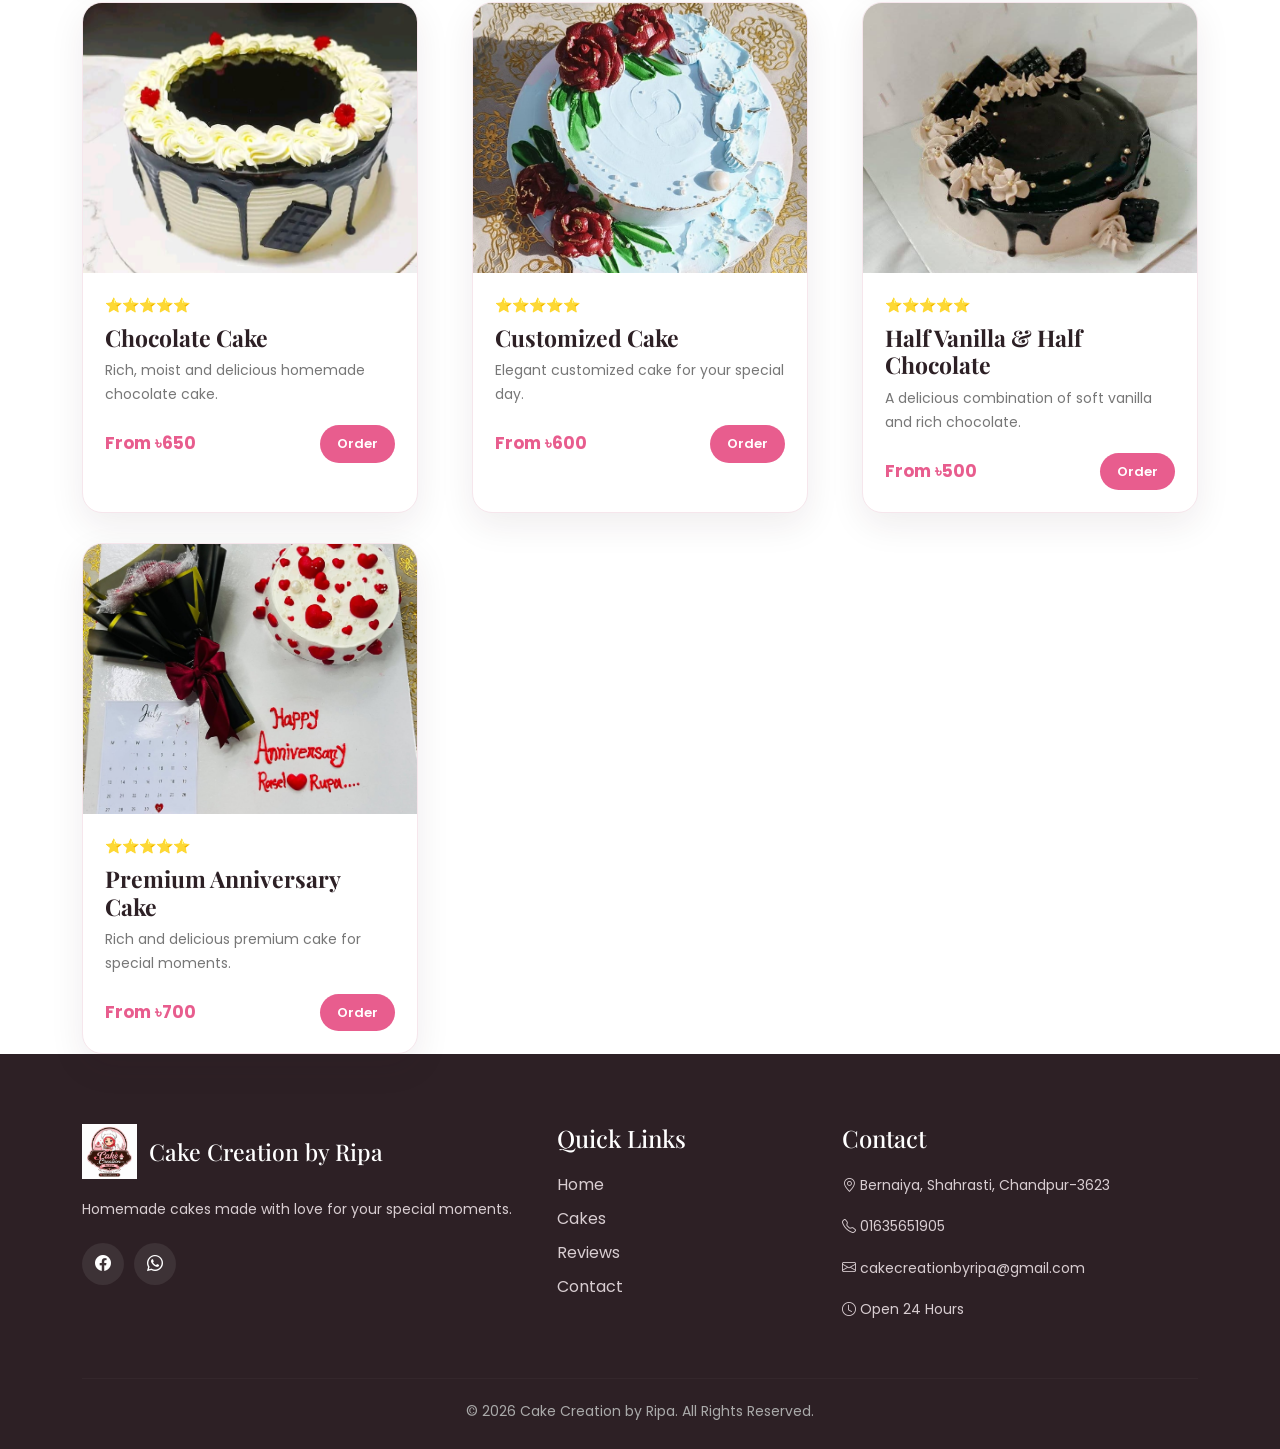
==== commit 9fe5480d: "cakes.html" ====
--- a/cakes.html
+++ b/cakes.html
@@ -5,8 +5,7 @@
 
     <meta charset="UTF-8">
 
-    <meta name="viewport"
-        content="width=device-width, initial-scale=1.0">
+    <meta name="viewport" content="width=device-width, initial-scale=1.0">
 
     <title>Our Cakes | Cake Creation by Ripa</title>
 
@@ -14,34 +13,22 @@
         content="Explore our homemade cake collection from Cake Creation by Ripa.">
 
     <!-- Google Fonts -->
-
-    <link rel="preconnect"
-        href="https://fonts.googleapis.com">
-
-    <link rel="preconnect"
-        href="https://fonts.gstatic.com"
-        crossorigin>
+    <link rel="preconnect" href="https://fonts.googleapis.com">
+    <link rel="preconnect" href="https://fonts.gstatic.com" crossorigin>
 
     <link href="https://fonts.googleapis.com/css2?family=Playfair+Display:wght@500;600;700&family=Poppins:wght@300;400;500;600;700&display=swap"
         rel="stylesheet">
 
-
     <!-- Bootstrap -->
-
     <link href="https://cdn.jsdelivr.net/npm/bootstrap@5.3.7/dist/css/bootstrap.min.css"
         rel="stylesheet">
 
-
     <!-- Bootstrap Icons -->
-
     <link rel="stylesheet"
         href="https://cdn.jsdelivr.net/npm/bootstrap-icons@1.11.3/font/bootstrap-icons.min.css">
 
-
     <!-- Main CSS -->
-
-    <link rel="stylesheet"
-        href="style.css">
+    <link rel="stylesheet" href="style.css">
 
 </head>
 
@@ -56,7 +43,6 @@
 <nav class="navbar navbar-expand-lg navbar-light bg-white shadow-sm sticky-top">
 
     <div class="container">
-
 
         <a class="navbar-brand d-flex align-items-center"
             href="index.html">
@@ -67,9 +53,7 @@
                 height="55">
 
             <span class="brand-name ms-2">
-
                 Cake Creation by Ripa
-
             </span>
 
         </a>
@@ -78,7 +62,10 @@
         <button class="navbar-toggler"
             type="button"
             data-bs-toggle="collapse"
-            data-bs-target="#mainMenu">
+            data-bs-target="#mainMenu"
+            aria-controls="mainMenu"
+            aria-expanded="false"
+            aria-label="Toggle navigation">
 
             <span class="navbar-toggler-icon"></span>
 
@@ -91,62 +78,38 @@
             <ul class="navbar-nav ms-auto">
 
                 <li class="nav-item">
-
                     <a class="nav-link"
                         href="index.html">
-
                         Home
-
                     </a>
-
                 </li>
 
-
                 <li class="nav-item">
-
                     <a class="nav-link active"
                         href="cakes.html">
-
                         Cakes
-
                     </a>
-
                 </li>
 
-
                 <li class="nav-item">
-
                     <a class="nav-link"
                         href="index.html#why-us">
-
                         Why Us
-
                     </a>
-
                 </li>
 
-
                 <li class="nav-item">
-
                     <a class="nav-link"
                         href="index.html#reviews">
-
                         Reviews
-
                     </a>
-
                 </li>
 
-
                 <li class="nav-item">
-
                     <a class="nav-link"
                         href="index.html#contact">
-
                         Contact
-
                     </a>
-
                 </li>
 
             </ul>
@@ -157,7 +120,6 @@
                 class="btn btn-order ms-lg-3">
 
                 <i class="bi bi-whatsapp"></i>
-
                 Order Now
 
             </a>
@@ -179,139 +141,155 @@
     <div class="container text-center">
 
         <span class="section-small-title">
-
             🍰 OUR CAKE COLLECTION
-
         </span>
 
-
         <h1>
-
             Find Your Perfect Cake
-
         </h1>
 
-
         <p>
-
             Fresh homemade cakes made specially
             for your special moments.
-
         </p>
 
     </div>
 
 </section>
 
- <!-- =====================================================
-                 CAKE GALLERY
+
+
+<!-- =====================================================
+                    CAKE GALLERY
 ===================================================== -->
 
-<div class="container">
-
-    <!-- Search -->
-
-    <div class="cake-search">
-
-        <div class="search-box">
-
-            <i class="bi bi-search"></i>
-
-            <input
-                type="text"
-                id="cakeSearch"
-                placeholder="Search your favourite cake...">
+<section class="cake-gallery-section">
+
+    <div class="container">
+
+
+        <!-- SEARCH -->
+
+        <div class="cake-search">
+
+            <div class="search-box">
+
+                <i class="bi bi-search"></i>
+
+                <input
+                    type="text"
+                    id="cakeSearch"
+                    placeholder="Search your favourite cake..."
+                    autocomplete="off">
+
+            </div>
 
         </div>
 
-    </div>
-
-
-    <!-- =========================
-         CAKE CATEGORIES
-    ========================= -->
-
-    <div class="cake-categories text-center">
-
-        <button
-            class="category-btn active"
-            data-category="all">
-
-            All Cakes
-
-        </button>
-
-        <button
-            class="category-btn"
-            data-category="chocolate">
-
-            🍫 Chocolate
-
-        </button>
-
-        <button
-            class="category-btn"
-            data-category="vanilla">
-
-            🍦 Vanilla
-
-        </button>
-
-        <button
-            class="category-btn"
-            data-category="red-velvet">
-
-            ❤️ Red Velvet
-
-        </button>
-
-        <button
-            class="category-btn"
-            data-category="birthday">
-
-            🎂 Birthday
-
-        </button>
-
-        <button
-            class="category-btn"
-            data-category="wedding">
-
-            💍 Wedding
-
-        </button>
-
-        <button
-            class="category-btn"
-            data-category="custom">
-
-            ✨ Custom
-
-        </button>
-
-    </div>
- 
-        <!-- Cake Grid -->
+
+
+        <!-- =================================================
+                        CATEGORIES
+        ================================================== -->
+
+        <div class="cake-categories text-center">
+
+            <button
+                type="button"
+                class="category-btn active"
+                data-category="all">
+
+                All Cakes
+
+            </button>
+
+
+            <button
+                type="button"
+                class="category-btn"
+                data-category="chocolate">
+
+                🍫 Chocolate
+
+            </button>
+
+
+            <button
+                type="button"
+                class="category-btn"
+                data-category="vanilla">
+
+                🍦 Vanilla
+
+            </button>
+
+
+            <button
+                type="button"
+                class="category-btn"
+                data-category="red-velvet">
+
+                ❤️ Red Velvet
+
+            </button>
+
+
+            <button
+                type="button"
+                class="category-btn"
+                data-category="birthday">
+
+                🎂 Birthday
+
+            </button>
+
+
+            <button
+                type="button"
+                class="category-btn"
+                data-category="wedding">
+
+                💍 Wedding
+
+            </button>
+
+
+            <button
+                type="button"
+                class="category-btn"
+                data-category="custom">
+
+                ✨ Custom
+
+            </button>
+
+        </div>
+
+
+
+        <!-- =================================================
+                        CAKE GRID
+        ================================================== -->
 
         <div class="row g-4" id="allCakes">
 
 
-            <!-- =========================
-                 CAKE 01
-            ========================= -->
+
+            <!-- CAKE 01 -->
 
             <div class="col-md-6 col-lg-4 cake-item"
-    data-category="vanilla">
-
-    <div class="cake-card">
-
-        <div class="cake-image">
-
-            <img
-                src="images/cakes/cake1.jpg"
-                alt="Vanilla Cake">
-
-        </div>
+                data-category="vanilla">
+
+                <div class="cake-card">
+
+                    <div class="cake-image">
+
+                        <img
+                            src="cake1.jpg"
+                            alt="Vanilla Cake"
+                            loading="lazy">
+
+                    </div>
 
 
                     <div class="cake-card-body">
@@ -332,12 +310,127 @@
                         <div class="cake-bottom">
 
                             <span class="price">
+                                From ৳450
+                            </span>
+
+                            <button
+                                type="button"
+                                class="order-cake-btn"
+                                data-cake="Vanilla Cake">
+
+                                Order
+
+                            </button>
+
+                        </div>
+
+                    </div>
+
+                </div>
+
+            </div>
+
+
+
+            <!-- CAKE 02 -->
+
+            <div class="col-md-6 col-lg-4 cake-item"
+                data-category="custom">
+
+                <div class="cake-card">
+
+                    <div class="cake-image">
+
+                        <img
+                            src="cake2.jpg"
+                            alt="Spiderman Theme Cake"
+                            loading="lazy">
+
+                    </div>
+
+
+                    <div class="cake-card-body">
+
+                        <div class="rating">
+                            ⭐⭐⭐⭐⭐
+                        </div>
+
+                        <h3>
+                            Spiderman Theme Cake
+                        </h3>
+
+                        <p>
+                            A red and blue Spider-Man cake with black spiderwebs.
+                        </p>
+
+
+                        <div class="cake-bottom">
+
+                            <span class="price">
+                                From ৳650
+                            </span>
+
+                            <button
+                                type="button"
+                                class="order-cake-btn"
+                                data-cake="Spiderman Theme Cake">
+
+                                Order
+
+                            </button>
+
+                        </div>
+
+                    </div>
+
+                </div>
+
+            </div>
+
+
+
+            <!-- CAKE 03 -->
+
+            <div class="col-md-6 col-lg-4 cake-item"
+                data-category="red-velvet">
+
+                <div class="cake-card">
+
+                    <div class="cake-image">
+
+                        <img
+                            src="cake3.jpg"
+                            alt="Red Velvet Cake"
+                            loading="lazy">
+
+                    </div>
+
+
+                    <div class="cake-card-body">
+
+                        <div class="rating">
+                            ⭐⭐⭐⭐⭐
+                        </div>
+
+                        <h3>
+                            Red Velvet Cake
+                        </h3>
+
+                        <p>
+                            Soft, creamy and premium red velvet cake.
+                        </p>
+
+
+                        <div class="cake-bottom">
+
+                            <span class="price">
                                 From ৳550
                             </span>
 
                             <button
+                                type="button"
                                 class="order-cake-btn"
-                                data-cake="Vanilla Cake">
+                                data-cake="Red Velvet Cake">
 
                                 Order
 
@@ -353,115 +446,7 @@
 
 
 
-            <!-- =========================
-                 CAKE 02
-            ========================= -->
-
-<div class="col-md-6 col-lg-4 cake-item"
-    data-category="custom">
-
-    <div class="cake-card">
-
-        <div class="cake-image">
-
-            <img
-                src="images/cakes/cake2.jpg"
-                alt="Spiderman Theme Cake">
-
-        </div>
-
-        <div class="cake-card-body">
-
-            <div class="rating">
-                ⭐⭐⭐⭐⭐
-            </div>
-
-            <h3>
-                Spiderman Theme Cake
-            </h3>
-
-            <p>
-                A red and blue Spider-Man cake with black spiderwebs.
-            </p>
-
-            <div class="cake-bottom">
-
-                <span class="price">
-                    From ৳650
-                </span>
-
-                <button
-                    class="order-cake-btn"
-                    data-cake="Spiderman Theme Cake">
-
-                    Order
-
-                </button>
-
-            </div>
-
-        </div>
-
-    </div>
-
-</div>
-
-           <!-- =========================
-     CAKE 03
-========================= -->
-
-<div class="col-md-6 col-lg-4 cake-item"
-    data-category="red-velvet">
-
-    <div class="cake-card">
-
-        <div class="cake-image">
-
-            <img
-                src="images/cakes/cake3.jpg"
-                alt="Red Velvet Cake">
-
-        </div>
-
-        <div class="cake-card-body">
-
-            <div class="rating">
-                ⭐⭐⭐⭐⭐
-            </div>
-
-            <h3>
-                Red Velvet Cake
-            </h3>
-
-            <p>
-                Soft, creamy and premium red velvet cake.
-            </p>
-
-            <div class="cake-bottom">
-
-                <span class="price">
-                    From ৳900
-                </span>
-
-                <button
-                    class="order-cake-btn"
-                    data-cake="Red Velvet Cake">
-
-                    Order
-
-                </button>
-
-            </div>
-
-        </div>
-
-    </div>
-
-</div>
-
-            <!-- =========================
-                 CAKE 04
-            ========================= -->
+            <!-- CAKE 04 -->
 
             <div class="col-md-6 col-lg-4 cake-item"
                 data-category="birthday">
@@ -471,8 +456,9 @@
                     <div class="cake-image">
 
                         <img
-                            src="images/cakes/cake4.jpg"
-                            alt="Birthday Cake">
+                            src="cake4.jpg"
+                            alt="Birthday Cake"
+                            loading="lazy">
 
                     </div>
 
@@ -488,8 +474,7 @@
                         </h3>
 
                         <p>
-                            Beautiful customized
-                            birthday cake.
+                            Beautiful customized birthday cake.
                         </p>
 
 
@@ -500,6 +485,7 @@
                             </span>
 
                             <button
+                                type="button"
                                 class="order-cake-btn"
                                 data-cake="Birthday Cake">
 
@@ -517,338 +503,352 @@
 
 
 
-            <!-- =========================
-                 CAKE 05
-            ========================= -->
+            <!-- CAKE 05 -->
 
             <div class="col-md-6 col-lg-4 cake-item"
-    data-category="wedding">
-
-    <div class="cake-card">
-
-        <div class="cake-image">
-
-            <img
-                src="images/cakes/cake5.jpg"
-                alt="Wedding Cake">
+                data-category="wedding">
+
+                <div class="cake-card">
+
+                    <div class="cake-image">
+
+                        <img
+                            src="cake5.jpg"
+                            alt="Wedding Cake"
+                            loading="lazy">
+
+                    </div>
+
+
+                    <div class="cake-card-body">
+
+                        <div class="rating">
+                            ⭐⭐⭐⭐⭐
+                        </div>
+
+                        <h3>
+                            Wedding Cake
+                        </h3>
+
+                        <p>
+                            Delicious homemade wedding cake made with love and care.
+                        </p>
+
+
+                        <div class="cake-bottom">
+
+                            <span class="price">
+                                From ৳800
+                            </span>
+
+                            <button
+                                type="button"
+                                class="order-cake-btn"
+                                data-cake="Wedding Cake">
+
+                                Order
+
+                            </button>
+
+                        </div>
+
+                    </div>
+
+                </div>
+
+            </div>
+
+
+
+            <!-- CAKE 06 -->
+
+            <div class="col-md-6 col-lg-4 cake-item"
+                data-category="wedding">
+
+                <div class="cake-card">
+
+                    <div class="cake-image">
+
+                        <img
+                            src="cake6.jpg"
+                            alt="Wedding Cake"
+                            loading="lazy">
+
+                    </div>
+
+
+                    <div class="cake-card-body">
+
+                        <div class="rating">
+                            ⭐⭐⭐⭐⭐
+                        </div>
+
+                        <h3>
+                            Wedding Cake
+                        </h3>
+
+                        <p>
+                            Soft and delicious homemade wedding cake.
+                        </p>
+
+
+                        <div class="cake-bottom">
+
+                            <span class="price">
+                                From ৳800
+                            </span>
+
+                            <button
+                                type="button"
+                                class="order-cake-btn"
+                                data-cake="Wedding Cake">
+
+                                Order
+
+                            </button>
+
+                        </div>
+
+                    </div>
+
+                </div>
+
+            </div>
+
+
+
+            <!-- CAKE 07 -->
+
+            <div class="col-md-6 col-lg-4 cake-item"
+                data-category="chocolate">
+
+                <div class="cake-card">
+
+                    <div class="cake-image">
+
+                        <img
+                            src="cake7.jpg"
+                            alt="Chocolate Cake"
+                            loading="lazy">
+
+                    </div>
+
+
+                    <div class="cake-card-body">
+
+                        <div class="rating">
+                            ⭐⭐⭐⭐⭐
+                        </div>
+
+                        <h3>
+                            Chocolate Cake
+                        </h3>
+
+                        <p>
+                            Rich, moist and delicious homemade chocolate cake.
+                        </p>
+
+
+                        <div class="cake-bottom">
+
+                            <span class="price">
+                                From ৳650
+                            </span>
+
+                            <button
+                                type="button"
+                                class="order-cake-btn"
+                                data-cake="Chocolate Cake">
+
+                                Order
+
+                            </button>
+
+                        </div>
+
+                    </div>
+
+                </div>
+
+            </div>
+
+
+
+            <!-- CAKE 08 -->
+
+            <div class="col-md-6 col-lg-4 cake-item"
+                data-category="custom">
+
+                <div class="cake-card">
+
+                    <div class="cake-image">
+
+                        <img
+                            src="cake8.jpg"
+                            alt="Customized Cake"
+                            loading="lazy">
+
+                    </div>
+
+
+                    <div class="cake-card-body">
+
+                        <div class="rating">
+                            ⭐⭐⭐⭐⭐
+                        </div>
+
+                        <h3>
+                            Customized Cake
+                        </h3>
+
+                        <p>
+                            Elegant customized cake for your special day.
+                        </p>
+
+
+                        <div class="cake-bottom">
+
+                            <span class="price">
+                                From ৳600
+                            </span>
+
+                            <button
+                                type="button"
+                                class="order-cake-btn"
+                                data-cake="Customized Cake">
+
+                                Order
+
+                            </button>
+
+                        </div>
+
+                    </div>
+
+                </div>
+
+            </div>
+
+
+
+            <!-- CAKE 09 -->
+
+            <div class="col-md-6 col-lg-4 cake-item"
+                data-category="vanilla chocolate">
+
+                <div class="cake-card">
+
+                    <div class="cake-image">
+
+                        <img
+                            src="cake9.jpg"
+                            alt="Half Vanilla and Half Chocolate Cake"
+                            loading="lazy">
+
+                    </div>
+
+
+                    <div class="cake-card-body">
+
+                        <div class="rating">
+                            ⭐⭐⭐⭐⭐
+                        </div>
+
+                        <h3>
+                            Half Vanilla & Half Chocolate
+                        </h3>
+
+                        <p>
+                            A delicious combination of soft vanilla and rich chocolate.
+                        </p>
+
+
+                        <div class="cake-bottom">
+
+                            <span class="price">
+                                From ৳500
+                            </span>
+
+                            <button
+                                type="button"
+                                class="order-cake-btn"
+                                data-cake="Half Vanilla & Half Chocolate Cake">
+
+                                Order
+
+                            </button>
+
+                        </div>
+
+                    </div>
+
+                </div>
+
+            </div>
+
+
+
+            <!-- CAKE 10 -->
+
+            <div class="col-md-6 col-lg-4 cake-item"
+                data-category="custom">
+
+                <div class="cake-card">
+
+                    <div class="cake-image">
+
+                        <img
+                            src="cake10.jpg"
+                            alt="Premium Anniversary Cake"
+                            loading="lazy">
+
+                    </div>
+
+
+                    <div class="cake-card-body">
+
+                        <div class="rating">
+                            ⭐⭐⭐⭐⭐
+                        </div>
+
+                        <h3>
+                            Premium Anniversary Cake
+                        </h3>
+
+                        <p>
+                            Rich and delicious premium cake for special moments.
+                        </p>
+
+
+                        <div class="cake-bottom">
+
+                            <span class="price">
+                                From ৳700
+                            </span>
+
+                            <button
+                                type="button"
+                                class="order-cake-btn"
+                                data-cake="Premium Anniversary Cake">
+
+                                Order
+
+                            </button>
+
+                        </div>
+
+                    </div>
+
+                </div>
+
+            </div>
+
 
         </div>
 
-        <div class="cake-card-body">
-
-            <div class="rating">
-                ⭐⭐⭐⭐⭐
-            </div>
-
-            <h3>
-                Wedding Cake
-            </h3>
-
-            <p>
-                Delicious homemade cake made
-                with love and care.
-            </p>
-
-            <div class="cake-bottom">
-
-                <span class="price">
-                    From ৳600
-                </span>
-
-                <button
-                    class="order-cake-btn"
-                    data-cake="Wedding Cake">
-
-                    Order
-
-                </button>
-
-            </div>
-
-        </div>
-
-    </div>
-
-</div>
-
-
-            <!-- =========================
-                 CAKE 06
-            ========================= -->
-
-            <div class="col-md-6 col-lg-4 cake-item"
-    data-category="wedding">
-
-    <div class="cake-card">
-
-        <div class="cake-image">
-
-            <img
-                src="images/cakes/cake6.jpg"
-                alt="Wedding Cake">
-       </div>
-
-        <div class="cake-card-body">
-
-            <div class="rating">
-                ⭐⭐⭐⭐⭐
-            </div>
-
-            <h3>
-                Wedding Cake
-            </h3>
-
-            <p>
-                Soft and delicious homemade
-                vanilla weddings cake.
-            </p>
-
-            <div class="cake-bottom">
-
-                <span class="price">
-                    From ৳600
-                </span>
-
-                <button
-                    class="order-cake-btn"
-                    data-cake="Wedding Cake">
-
-                    Order
-
-                </button>
-
-            </div>
-
-        </div>
-
-    </div>
-
-</div>
-
-
-            <!-- =========================
-                 CAKE 07
-            ========================= -->
-
-            <div class="col-md-6 col-lg-4 cake-item"
-    data-category="chocolate">
-
-    <div class="cake-card">
-
-        <div class="cake-image">
-
-            <img
-                src="images/cakes/cake7.jpg"
-                alt="Chocolate Cake">
-
-        </div>
-
-        <div class="cake-card-body">
-
-            <div class="rating">
-                ⭐⭐⭐⭐⭐
-            </div>
-
-            <h3>
-                Chocolate Cake
-            </h3>
-
-            <p>
-                Rich, moist and delicious homemade chocolate cake.
-            </p>
-
-            <div class="cake-bottom">
-
-                <span class="price">
-                    From ৳650
-                </span>
-
-                <button
-                    class="order-cake-btn"
-                    data-cake="Chocolate Cake">
-
-                    Order
-
-                </button>
-
-            </div>
-
-        </div>
-
-    </div>
-
-</div>
-
-
-    <!-- =========================
-     CAKE 08
-========================= -->
-
-<div class="col-md-6 col-lg-4 cake-item"
-    data-category="custom">
-
-    <div class="cake-card">
-
-        <div class="cake-image">
-
-            <img
-                src="images/cakes/cake8.jpg"
-                alt="Customized Cake">
-
-        </div>
-
-        <div class="cake-card-body">
-
-            <div class="rating">
-                ⭐⭐⭐⭐⭐
-            </div>
-
-            <h3>
-                Customized Cake
-            </h3>
-
-            <p>
-                Elegant customized cake
-                for your special day.
-            </p>
-
-            <div class="cake-bottom">
-
-                <span class="price">
-                    From ৳600
-                </span>
-
-                <button
-                    class="order-cake-btn"
-                    data-cake="Customized Cake">
-
-                    Order
-
-                </button>
-
-            </div>
-
-        </div>
-
-    </div>
-
-</div>
-
-
-     <!-- =========================
-     CAKE 09
-========================= -->
-
-<div class="col-md-6 col-lg-4 cake-item"
-    data-category="vanilla chocolate">
-
-    <div class="cake-card">
-
-        <div class="cake-image">
-
-            <img
-                src="images/cakes/cake9.jpg"
-                alt="Half Vanilla Half Chocolate Cake">
-
-        </div>
-
-        <div class="cake-card-body">
-
-            <div class="rating">
-                ⭐⭐⭐⭐⭐
-            </div>
-
-            <h3>
-                Half Vanilla & Half Chocolate
-            </h3>
-
-            <p>
-                A delicious combination of
-                soft vanilla and rich chocolate.
-            </p>
-
-            <div class="cake-bottom">
-
-                <span class="price">
-                    From ৳650
-                </span>
-
-                <button
-                    class="order-cake-btn"
-                    data-cake="Half Vanilla & Half Chocolate Cake">
-
-                    Order
-
-                </button>
-
-            </div>
-
-        </div>
-
-    </div>
-
-</div>
-
-
-
-     <!-- =========================
-     CAKE 10
-========================= -->
-
-<div class="col-md-6 col-lg-4 cake-item"
-    data-category="custom">
-
-    <div class="cake-card">
-
-        <div class="cake-image">
-
-            <img
-                src="images/cakes/cake10.jpg"
-                alt="Premium Anniversary Cake">
-
-        </div>
-
-        <div class="cake-card-body">
-
-            <div class="rating">
-                ⭐⭐⭐⭐⭐
-            </div>
-
-            <h3>
-                Premium Anniversary Cake
-            </h3>
-
-            <p>
-                Rich and delicious homemade
-                chocolate cake.
-            </p>
-
-            <div class="cake-bottom">
-
-                <span class="price">
-                    From ৳1,000
-                </span>
-
-                <button
-                    class="order-cake-btn"
-                    data-cake="Premium Anniversary Cake">
-
-                    Order
-
-                </button>
-
-            </div>
-
-        </div>
-
-    </div>
-
-</div>
-
-        <!-- End Cake Grid -->
-
-
-        <!-- No Result -->
+
+
+        <!-- NO RESULT -->
 
         <div id="noCakeResult"
             class="text-center mt-5"
@@ -864,6 +864,7 @@
 
         </div>
 
+
     </div>
 
 </section>
@@ -871,7 +872,7 @@
 
 
 <!-- =====================================================
-                    FOOTER
+                        FOOTER
 ===================================================== -->
 
 <footer class="footer">
@@ -885,30 +886,28 @@
 
                 <div class="footer-brand">
 
-                    <img src="/logo.png"
+                    <img
+                        src="logo.png"
                         alt="Cake Creation by Ripa">
 
                     <h3>
-
                         Cake Creation by Ripa
-
                     </h3>
 
                 </div>
 
 
                 <p>
-
                     Homemade cakes made with love
                     for your special moments.
-
                 </p>
 
 
                 <div class="footer-social">
 
                     <a href="https://www.facebook.com/CakeCreationByRipa"
-                        target="_blank">
+                        target="_blank"
+                        aria-label="Facebook">
 
                         <i class="bi bi-facebook"></i>
 
@@ -916,7 +915,8 @@
 
 
                     <a href="https://wa.me/8801635651905"
-                        target="_blank">
+                        target="_blank"
+                        aria-label="WhatsApp">
 
                         <i class="bi bi-whatsapp"></i>
 
@@ -927,12 +927,11 @@
             </div>
 
 
+
             <div class="col-lg-3">
 
                 <h4>
-
                     Quick Links
-
                 </h4>
 
                 <ul>
@@ -966,49 +965,36 @@
             </div>
 
 
+
             <div class="col-lg-4">
 
                 <h4>
-
                     Contact
-
                 </h4>
 
 
                 <p>
-
                     <i class="bi bi-geo-alt"></i>
-
                     Bernaiya, Shahrasti,
                     Chandpur-3623
-
                 </p>
 
 
                 <p>
-
                     <i class="bi bi-telephone"></i>
-
                     01635651905
-
                 </p>
 
 
                 <p>
-
                     <i class="bi bi-envelope"></i>
-
                     cakecreationbyripa@gmail.com
-
                 </p>
 
 
                 <p>
-
                     <i class="bi bi-clock"></i>
-
                     Open 24 Hours
-
                 </p>
 
             </div>
@@ -1022,10 +1008,8 @@
         <div class="footer-bottom">
 
             <p>
-
                 © 2026 Cake Creation by Ripa.
                 All Rights Reserved.
-
             </p>
 
         </div>
@@ -1042,7 +1026,8 @@
 
 <a href="https://wa.me/8801635651905"
     target="_blank"
-    class="floating-whatsapp">
+    class="floating-whatsapp"
+    aria-label="WhatsApp">
 
     <i class="bi bi-whatsapp"></i>
 
@@ -1050,13 +1035,31 @@
 
 
 
-<div class="order-modal" id="orderModal">
+<!-- =====================================================
+                    ORDER MODAL
+===================================================== -->
+
+<div class="order-modal"
+    id="orderModal">
 
     <div class="order-modal-content">
 
-        <button class="order-close" id="closeOrder">
+
+        <!-- CLOSE -->
+
+        <button
+            type="button"
+            class="order-close"
+            id="closeOrder"
+            aria-label="Close">
+
             <i class="bi bi-x-lg"></i>
+
         </button>
+
+
+
+        <!-- HEADER -->
 
         <div class="order-header">
 
@@ -1075,7 +1078,8 @@
         </div>
 
 
-        <!-- Progress -->
+
+        <!-- PROGRESS -->
 
         <div class="order-progress">
 
@@ -1115,10 +1119,13 @@
         </div>
 
 
+
         <div class="order-wizard">
 
 
-            <!-- STEP 1 -->
+            <!-- =================================================
+                            STEP 1
+            ================================================== -->
 
             <div class="order-step-form active"
                 data-step="1">
@@ -1131,6 +1138,7 @@
                     Selected Cake
                 </h3>
 
+
                 <div class="selected-cake-box">
 
                     <span>
@@ -1143,11 +1151,16 @@
 
                 </div>
 
+
                 <div class="wizard-actions">
 
-                    <button class="btn btn-pink wizard-next">
+                    <button
+                        type="button"
+                        class="btn btn-pink wizard-next">
+
                         Next
                         <i class="bi bi-arrow-right"></i>
+
                     </button>
 
                 </div>
@@ -1155,7 +1168,10 @@
             </div>
 
 
-            <!-- STEP 2 -->
+
+            <!-- =================================================
+                            STEP 2
+            ================================================== -->
 
             <div class="order-step-form"
                 data-step="2">
@@ -1168,16 +1184,20 @@
                     Weight & Quantity
                 </h3>
 
+
                 <div class="mb-4">
 
-                    <label for="cakeWeight"
+                    <label
+                        for="cakeWeight"
                         class="form-label">
 
                         Cake Weight
 
                     </label>
 
-                    <select id="cakeWeight"
+
+                    <select
+                        id="cakeWeight"
                         class="form-select">
 
                         <option value="0.5">
@@ -1214,18 +1234,23 @@
                 </div>
 
 
-                <div class="mb-4"
+
+                <div
+                    class="mb-4"
                     id="customWeightGroup"
                     style="display:none;">
 
-                    <label for="customWeight"
+                    <label
+                        for="customWeight"
                         class="form-label">
 
                         Custom Weight
 
                     </label>
 
-                    <input type="text"
+
+                    <input
+                        type="text"
                         id="customWeight"
                         class="form-control"
                         placeholder="Example: 4 Pound">
@@ -1233,27 +1258,33 @@
                 </div>
 
 
+
                 <div class="quantity-box">
 
                     <label class="form-label">
                         Quantity
                     </label>
 
+
                     <div class="quantity-controls">
 
-                        <button type="button"
+                        <button
+                            type="button"
                             id="minusQty"
                             class="quantity-btn">
 
                             <i class="bi bi-dash"></i>
 
                         </button>
+
 
                         <span id="cakeQuantity">
                             1
                         </span>
 
-                        <button type="button"
+
+                        <button
+                            type="button"
                             id="plusQty"
                             class="quantity-btn">
 
@@ -1264,6 +1295,7 @@
                     </div>
 
                 </div>
+
 
 
                 <div class="estimated-price-box">
@@ -1279,16 +1311,26 @@
                 </div>
 
 
+
                 <div class="wizard-actions">
 
-                    <button class="btn btn-outline-dark wizard-back">
+                    <button
+                        type="button"
+                        class="btn btn-outline-dark wizard-back">
+
                         <i class="bi bi-arrow-left"></i>
                         Back
+
                     </button>
 
-                    <button class="btn btn-pink wizard-next">
+
+                    <button
+                        type="button"
+                        class="btn btn-pink wizard-next">
+
                         Next
                         <i class="bi bi-arrow-right"></i>
+
                     </button>
 
                 </div>
@@ -1296,7 +1338,10 @@
             </div>
 
 
-            <!-- STEP 3 -->
+
+            <!-- =================================================
+                            STEP 3
+            ================================================== -->
 
             <div class="order-step-form"
                 data-step="3">
@@ -1309,31 +1354,46 @@
                     Delivery Date
                 </h3>
 
+
                 <div class="mb-4">
 
-                    <label for="deliveryDate"
+                    <label
+                        for="deliveryDate"
                         class="form-label">
 
                         Select Delivery Date
 
                     </label>
 
-                    <input type="date"
+
+                    <input
+                        type="date"
                         id="deliveryDate"
                         class="form-control">
 
                 </div>
 
+
+
                 <div class="wizard-actions">
 
-                    <button class="btn btn-outline-dark wizard-back">
+                    <button
+                        type="button"
+                        class="btn btn-outline-dark wizard-back">
+
                         <i class="bi bi-arrow-left"></i>
                         Back
+
                     </button>
 
-                    <button class="btn btn-pink wizard-next">
+
+                    <button
+                        type="button"
+                        class="btn btn-pink wizard-next">
+
                         Next
                         <i class="bi bi-arrow-right"></i>
+
                     </button>
 
                 </div>
@@ -1341,7 +1401,10 @@
             </div>
 
 
-            <!-- STEP 4 -->
+
+            <!-- =================================================
+                            STEP 4
+            ================================================== -->
 
             <div class="order-step-form"
                 data-step="4">
@@ -1354,16 +1417,20 @@
                     Your Details
                 </h3>
 
+
                 <div class="mb-3">
 
-                    <label for="customerName"
+                    <label
+                        for="customerName"
                         class="form-label">
 
                         Your Name
 
                     </label>
 
-                    <input type="text"
+
+                    <input
+                        type="text"
                         id="customerName"
                         class="form-control"
                         placeholder="Enter your name">
@@ -1371,16 +1438,20 @@
                 </div>
 
 
+
                 <div class="mb-3">
 
-                    <label for="customerMobile"
+                    <label
+                        for="customerMobile"
                         class="form-label">
 
                         Mobile Number
 
                     </label>
 
-                    <input type="tel"
+
+                    <input
+                        type="tel"
                         id="customerMobile"
                         class="form-control"
                         placeholder="01XXXXXXXXX"
@@ -1389,16 +1460,20 @@
                 </div>
 
 
+
                 <div class="mb-4">
 
-                    <label for="deliveryAddress"
+                    <label
+                        for="deliveryAddress"
                         class="form-label">
 
                         Delivery Address
 
                     </label>
 
-                    <textarea id="deliveryAddress"
+
+                    <textarea
+                        id="deliveryAddress"
                         class="form-control"
                         rows="3"
                         placeholder="Enter delivery address"></textarea>
@@ -1406,16 +1481,26 @@
                 </div>
 
 
+
                 <div class="wizard-actions">
 
-                    <button class="btn btn-outline-dark wizard-back">
+                    <button
+                        type="button"
+                        class="btn btn-outline-dark wizard-back">
+
                         <i class="bi bi-arrow-left"></i>
                         Back
+
                     </button>
 
-                    <button class="btn btn-pink wizard-next">
+
+                    <button
+                        type="button"
+                        class="btn btn-pink wizard-next">
+
                         Next
                         <i class="bi bi-arrow-right"></i>
+
                     </button>
 
                 </div>
@@ -1423,7 +1508,10 @@
             </div>
 
 
-            <!-- STEP 5 -->
+
+            <!-- =================================================
+                            STEP 5
+            ================================================== -->
 
             <div class="order-step-form"
                 data-step="5">
@@ -1436,62 +1524,137 @@
                     Confirm Your Order
                 </h3>
 
+
                 <div class="order-summary">
 
+
                     <div class="summary-row">
-                        <span>Cake</span>
-                        <strong id="summaryCake">-</strong>
-                    </div>
+
+                        <span>
+                            Cake
+                        </span>
+
+                        <strong id="summaryCake">
+                            -
+                        </strong>
+
+                    </div>
+
 
                     <div class="summary-row">
-                        <span>Weight</span>
-                        <strong id="summaryWeight">-</strong>
-                    </div>
+
+                        <span>
+                            Weight
+                        </span>
+
+                        <strong id="summaryWeight">
+                            -
+                        </strong>
+
+                    </div>
+
 
                     <div class="summary-row">
-                        <span>Quantity</span>
-                        <strong id="summaryQuantity">-</strong>
-                    </div>
+
+                        <span>
+                            Quantity
+                        </span>
+
+                        <strong id="summaryQuantity">
+                            -
+                        </strong>
+
+                    </div>
+
 
                     <div class="summary-row">
-                        <span>Estimated Price</span>
-                        <strong id="summaryPrice">-</strong>
-                    </div>
+
+                        <span>
+                            Estimated Price
+                        </span>
+
+                        <strong id="summaryPrice">
+                            -
+                        </strong>
+
+                    </div>
+
 
                     <div class="summary-row">
-                        <span>Delivery Date</span>
-                        <strong id="summaryDate">-</strong>
-                    </div>
+
+                        <span>
+                            Delivery Date
+                        </span>
+
+                        <strong id="summaryDate">
+                            -
+                        </strong>
+
+                    </div>
+
 
                     <div class="summary-row">
-                        <span>Name</span>
-                        <strong id="summaryName">-</strong>
-                    </div>
+
+                        <span>
+                            Name
+                        </span>
+
+                        <strong id="summaryName">
+                            -
+                        </strong>
+
+                    </div>
+
 
                     <div class="summary-row">
-                        <span>Mobile</span>
-                        <strong id="summaryMobile">-</strong>
-                    </div>
+
+                        <span>
+                            Mobile
+                        </span>
+
+                        <strong id="summaryMobile">
+                            -
+                        </strong>
+
+                    </div>
+
 
                     <div class="summary-row">
-                        <span>Address</span>
-                        <strong id="summaryAddress">-</strong>
-                    </div>
-
-                </div>
+
+                        <span>
+                            Address
+                        </span>
+
+                        <strong id="summaryAddress">
+                            -
+                        </strong>
+
+                    </div>
+
+
+                </div>
+
 
 
                 <div class="wizard-actions">
 
-                    <button class="btn btn-outline-dark wizard-back">
+                    <button
+                        type="button"
+                        class="btn btn-outline-dark wizard-back">
+
                         <i class="bi bi-arrow-left"></i>
                         Back
+
                     </button>
 
-                    <button class="btn btn-pink"
+
+                    <button
+                        type="button"
+                        class="btn btn-pink"
                         id="confirmOrder">
 
                         <i class="bi bi-whatsapp"></i>
+
                         Confirm & WhatsApp
 
                     </button>
@@ -1500,6 +1663,7 @@
 
             </div>
 
+
         </div>
 
     </div>
@@ -1508,16 +1672,18 @@
 
 
 
-
-<!-- Bootstrap -->
-
-<script src="https://cdn.jsdelivr.net/npm/bootstrap@5.3.7/dist/js/bootstrap.bundle.min.js">
-</script>
-
-
-<!-- Order Wizard -->
-
-<script src="script.js"></script>
+<!-- =====================================================
+                    BOOTSTRAP JS
+===================================================== -->
+
+<script src="https://cdn.jsdelivr.net/npm/bootstrap@5.3.7/dist/js/bootstrap.bundle.min.js"></script>
+
+
+<!-- =====================================================
+                    CUSTOM JS
+===================================================== -->
+
+<script src="./script.js?v=4"></script>
 
 
 </body>
